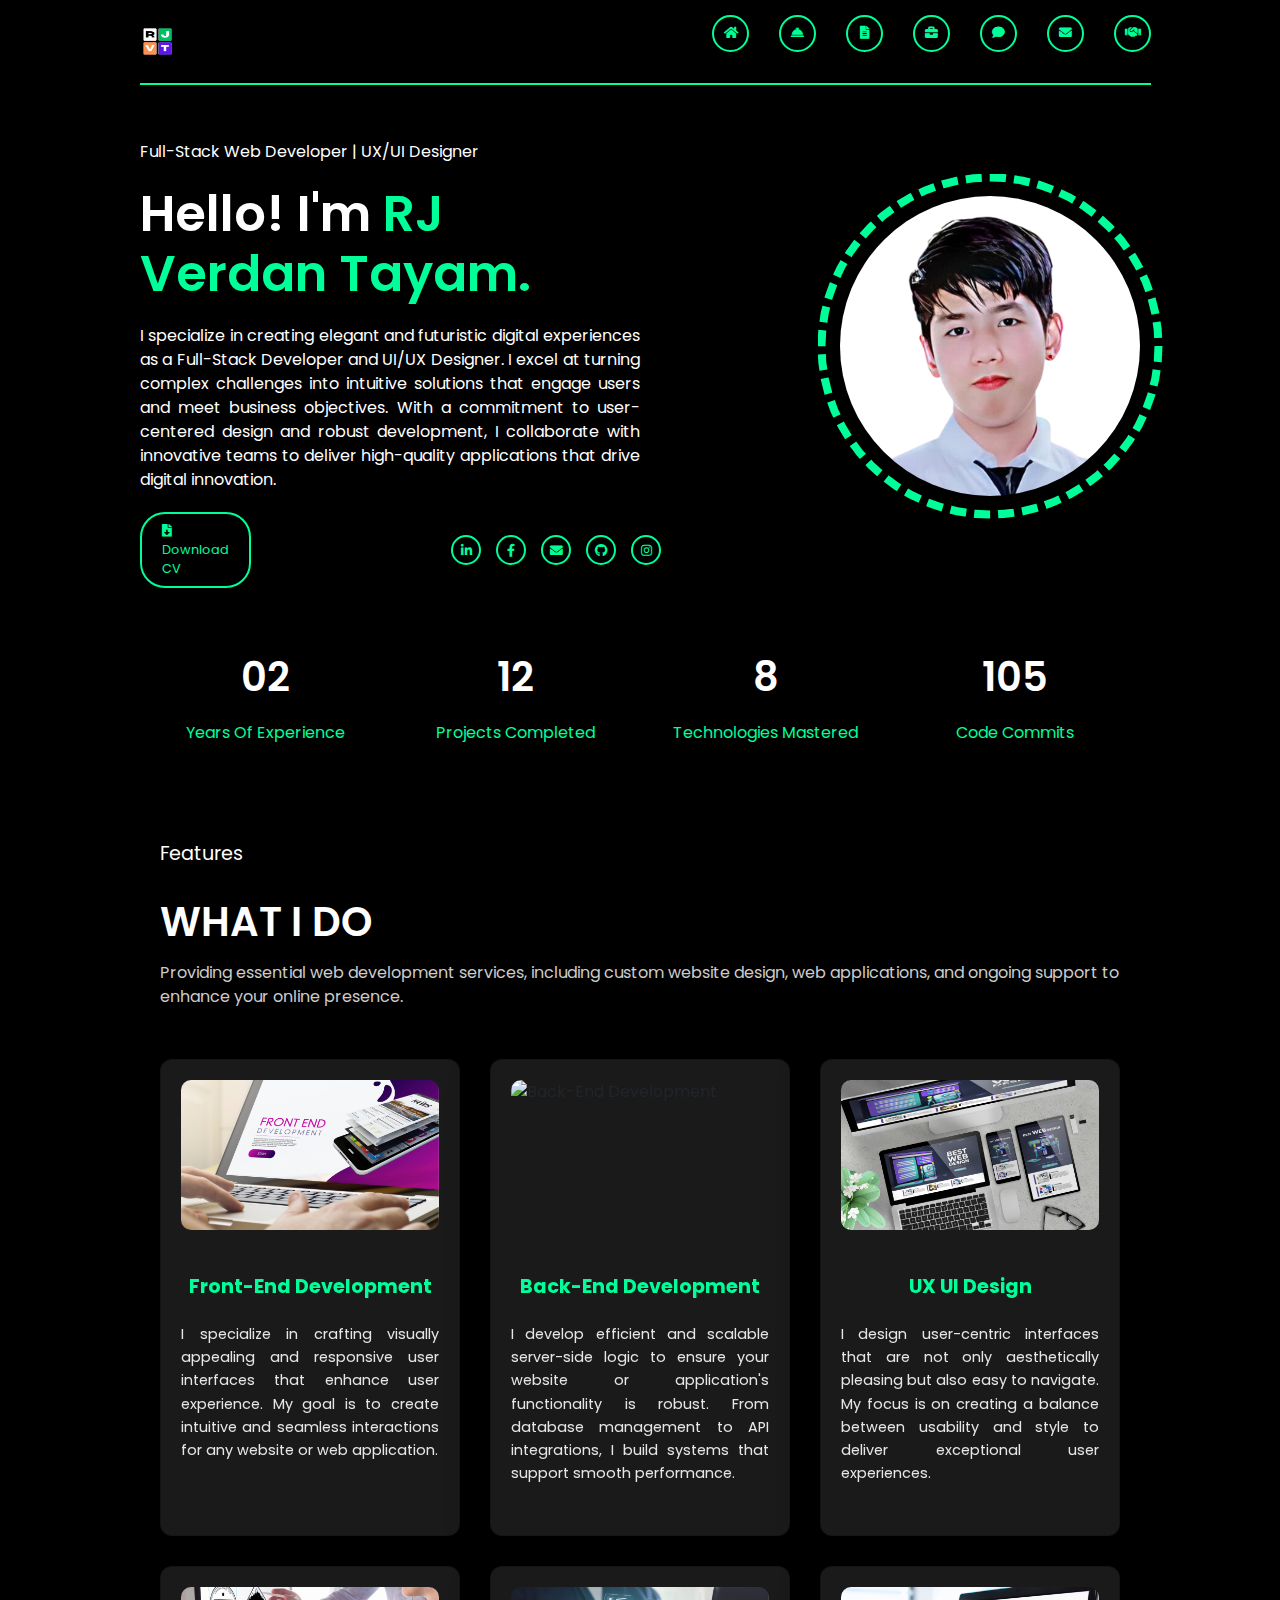
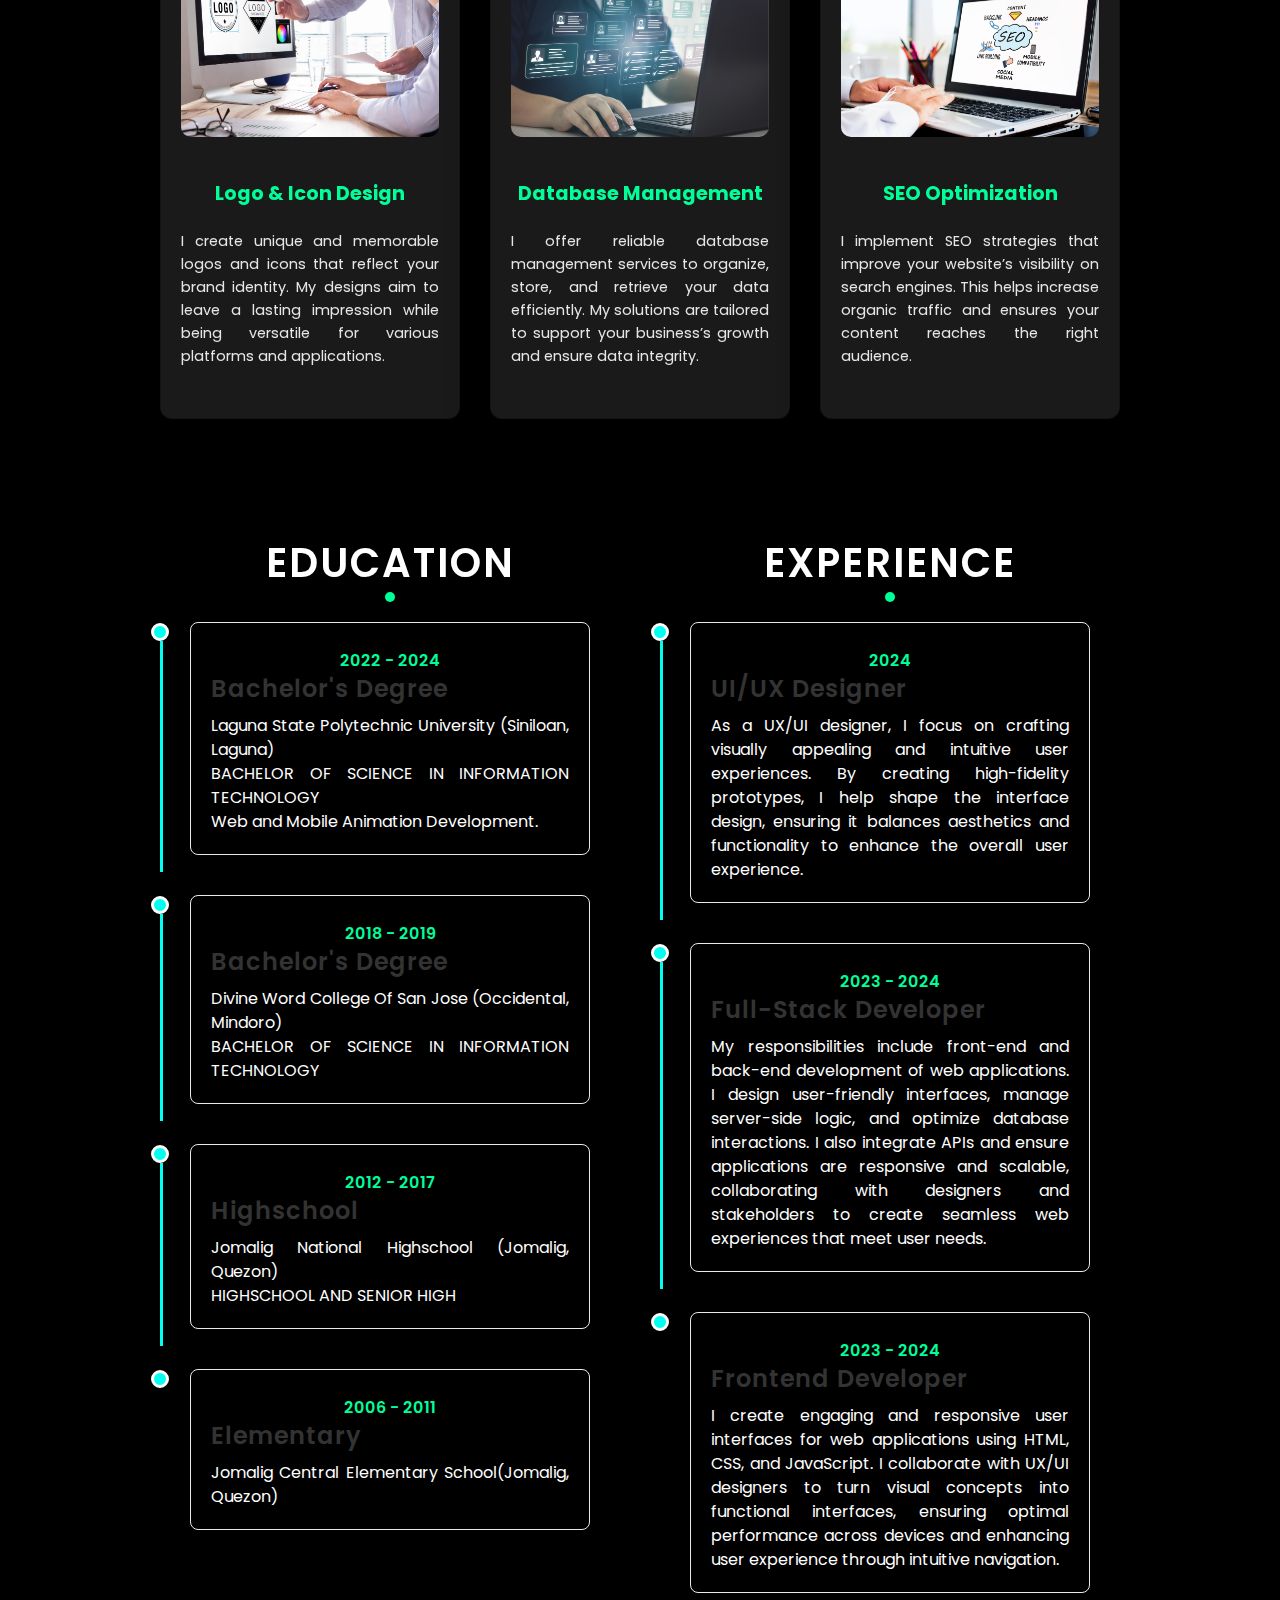
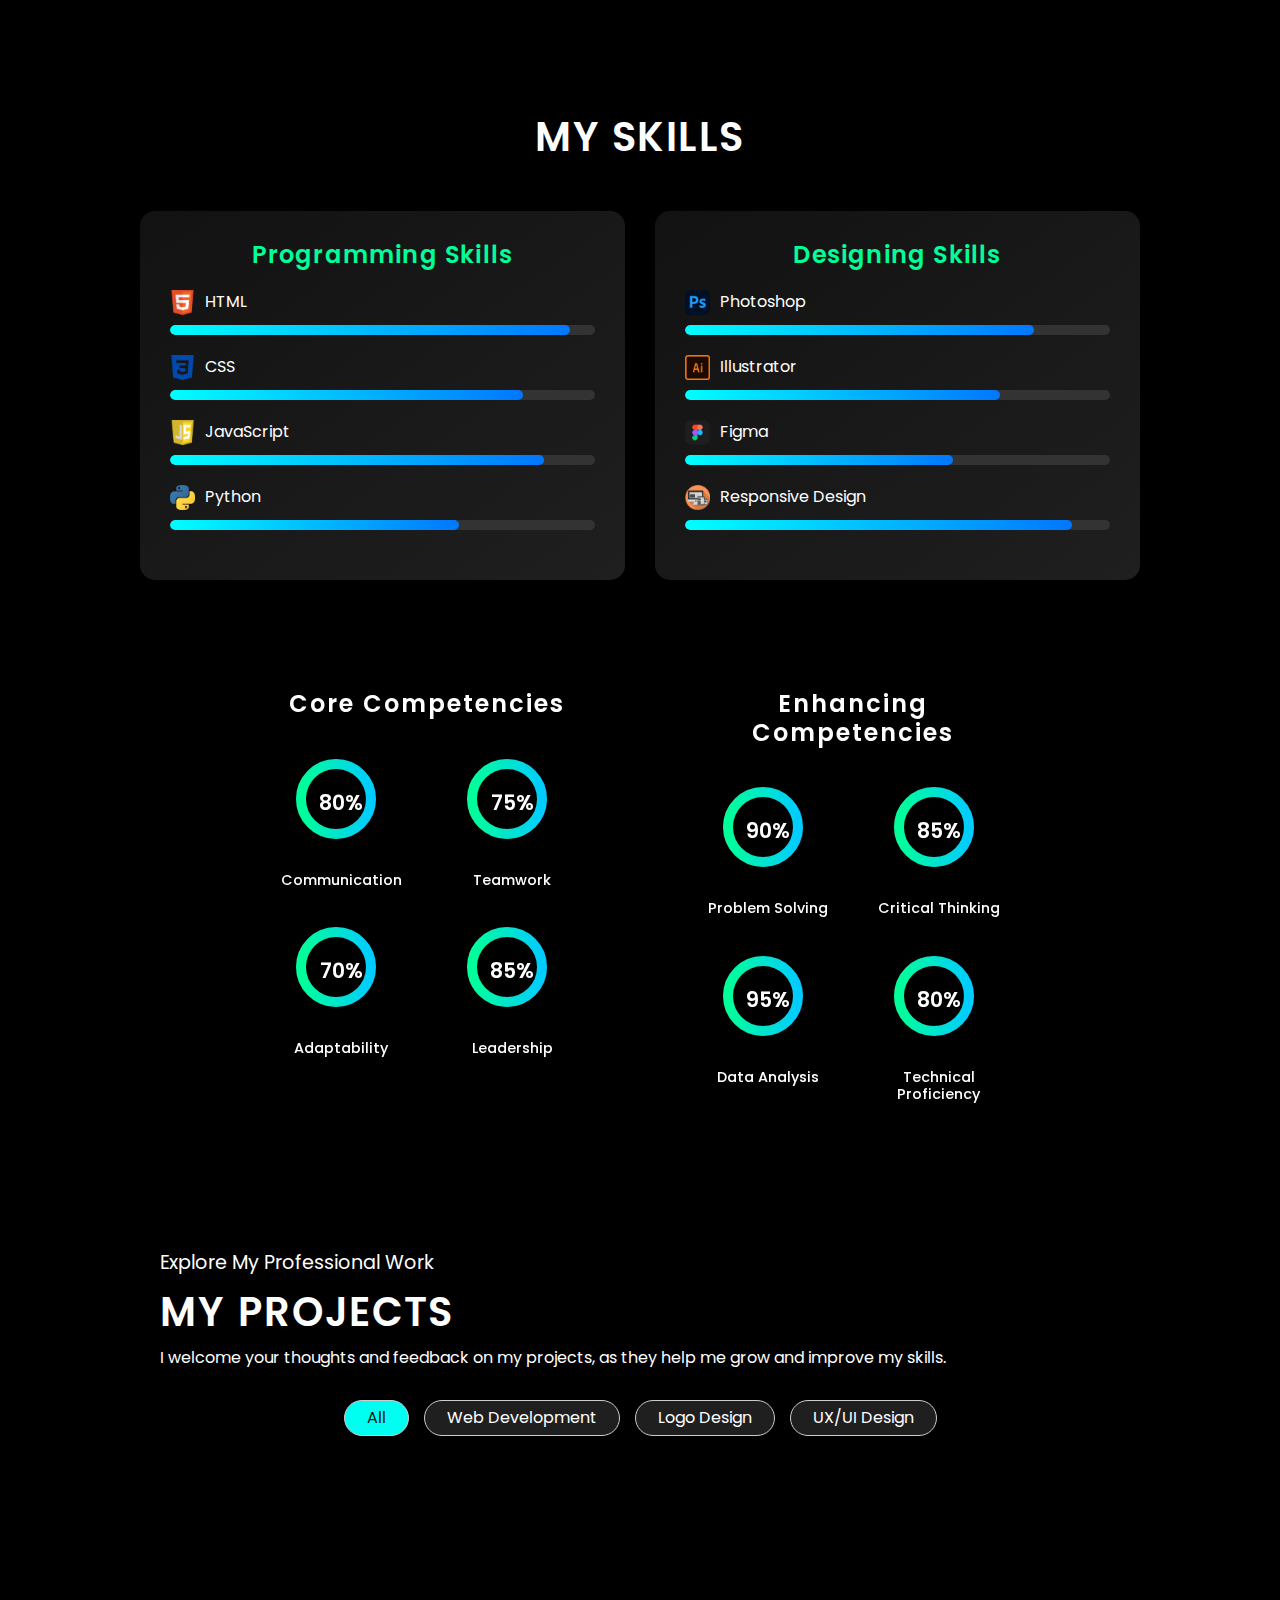
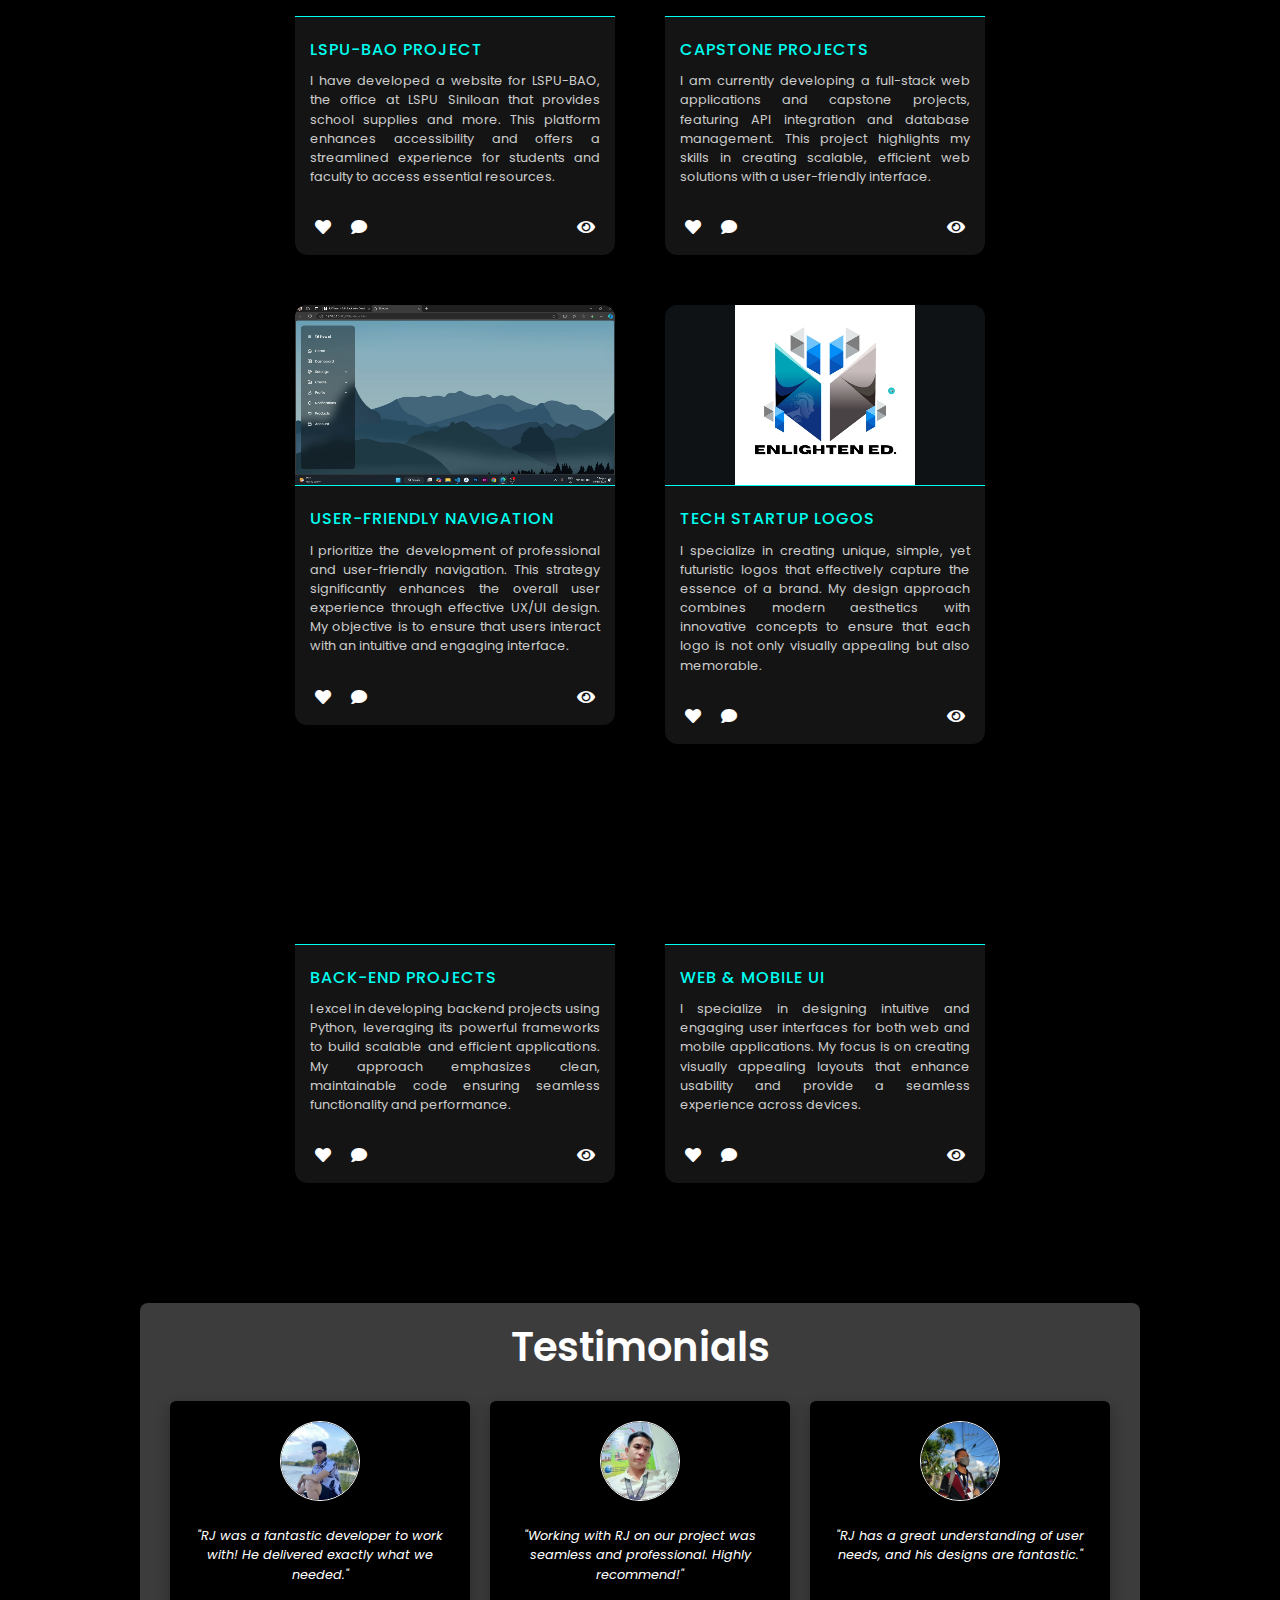
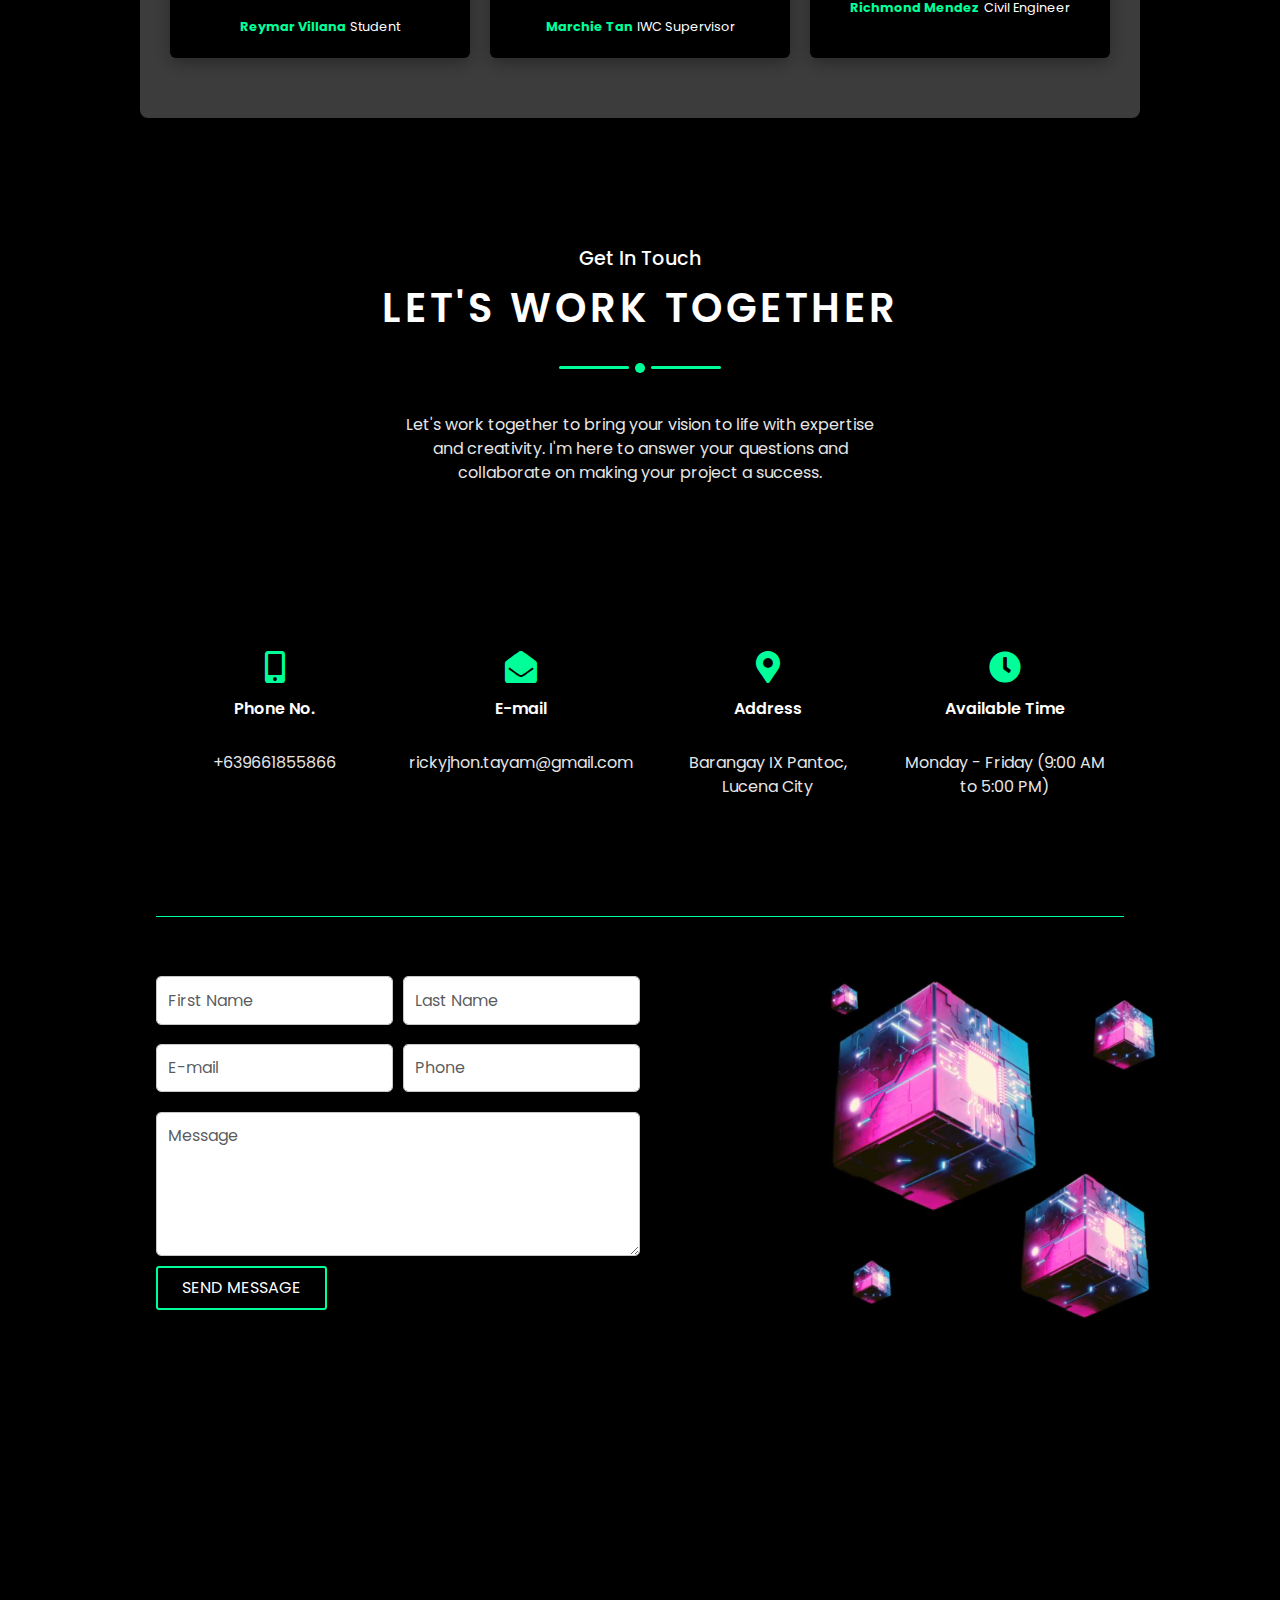
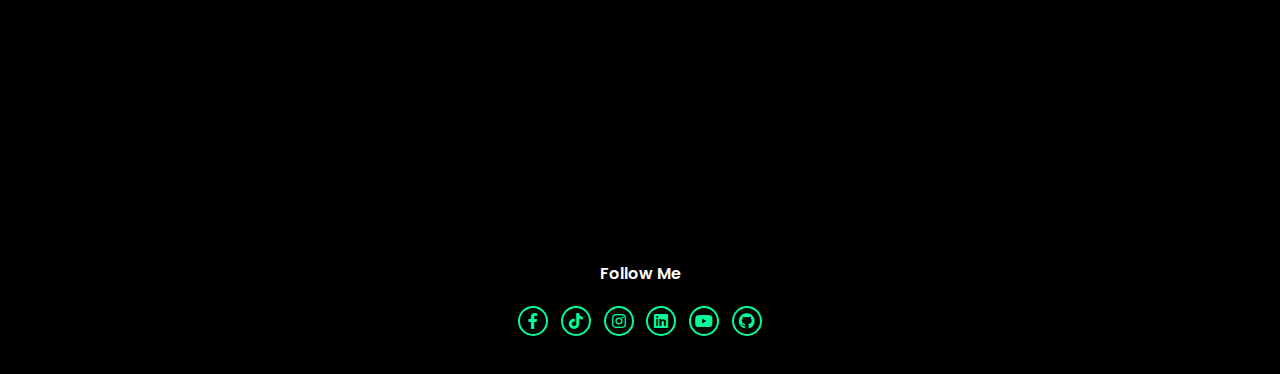
==== index.html @ 64d23342 "first commit" ====
<!DOCTYPE html>
<html lang="en">
  <head>
    <meta charset="UTF-8" />
    <meta name="viewport" content="width=device-width, initial-scale=1.0" />
    <meta http-equiv="X-UA-Compatible" content="ie=edge" />
    <meta
      name="description"
      content="RJ Tayam, Full-Stack Web Developer and UX/UI Designer. Explore my portfolio, services, and resume."
    />
    <title>RJ Tayam - Full-Stack Web Developer</title>

    <!-- Favicon -->
    <link rel="icon" href="../assets/img/favicon.ico" type="image/x-icon" />

    <!-- Font Awesome for icons -->
    <link
      rel="stylesheet"
      href="https://cdnjs.cloudflare.com/ajax/libs/font-awesome/5.15.3/css/all.min.css"
    />

    <!-- Google Fonts -->
    <link
      rel="stylesheet"
      href="https://fonts.googleapis.com/css2?family=Poppins:wght@400;700&display=swap"
      media="print"
      onload="this.media='all'"
    />

    <!-- Bootstrap CSS -->
    <link
      href="https://cdn.jsdelivr.net/npm/bootstrap@5.0.2/dist/css/bootstrap.min.css"
      rel="stylesheet"
      integrity="sha384-EVSTQN3/azprG1Anm3QDgpJLIm9Nao0Yz1ztcQTwFspd3yD65VohhpuuCOmLASjC"
      crossorigin="anonymous"
    />
    <link
      rel="stylesheet"
      href="https://cdn.jsdelivr.net/npm/bootstrap@5.3.0-alpha2/dist/css/bootstrap.min.css"
    />

    <!-- Stylesheet -->
    <link rel="stylesheet" href="../assets/css/style.css" />
  </head>

  <body>
    <div class="container">
      <!-- Header & Navbar -->
      <header>
        <nav class="navbar" role="navigation" aria-label="Main navigation">
          <div class="logo">
            <a href="#" aria-label="RJ Tayam Logo">
              <img
                src="../assets/img/rjlogo.png"
                alt="RJ Tayam Logo"
                class="logo-image"
                loading="lazy"
              />
            </a>
          </div>
          <ul class="nav-links" role="menubar">
            <li role="none">
              <a
                id="home"
                class="nav-icon"
                href="#main"
                role="menuitem"
                aria-label="Home"
                aria-current="page"
              >
                <i class="fas fa-home"></i>
                <span class="nav-text">Home</span>
              </a>
            </li>
            <li role="none">
              <a
                id="services"
                class="nav-icon"
                href="#features"
                role="menuitem"
                aria-label="Services"
              >
                <i class="fas fa-concierge-bell"></i>
                <span class="nav-text">Services</span>
              </a>
            </li>
            <li role="none">
              <a
                id="resume"
                class="nav-icon"
                href="#resumecv"
                role="menuitem"
                aria-label="Resume"
              >
                <i class="fas fa-file-alt"></i>
                <span class="nav-text">Resume</span>
              </a>
            </li>
            <li role="none">
              <a
                id="work"
                class="nav-icon"
                href="#works"
                role="menuitem"
                aria-label="Work"
              >
                <i class="fas fa-briefcase"></i>
                <span class="nav-text">Work</span>
              </a>
            </li>
            <li role="none">
              <a
                id="testimonials"
                class="nav-icon"
                href="#testimony"
                role="menuitem"
                aria-label="Testimonials"
              >
                <i class="fas fa-comment"></i>
                <span class="nav-text">Testimonials</span>
              </a>
            </li>
            <li role="none">
              <a
                id="contact"
                class="nav-icon"
                href="#contacts"
                role="menuitem"
                aria-label="Contact"
              >
                <i class="fas fa-envelope"></i>
                <span class="nav-text">Contact</span>
              </a>
            </li>
            <li role="none">
              <a
                class="nav-icon hire-me"
                href="hireme.html"
                role="menuitem"
                aria-label="Hire Me"
              >
                <i class="fas fa-handshake"></i>
                <span class="nav-text">Hire Me</span>
              </a>
            </li>
          </ul>
        </nav>
      </header>

      <!-- Main Content -->
      <main id="main" class="content">
        <section class="intro" aria-label="Introduction">
          <p>Full-Stack Web Developer | UX/UI Designer</p>
          <h1>Hello! I'm <span>RJ Verdan Tayam.</span></h1>
          <p>
            I specialize in creating elegant and futuristic digital experiences
            as a Full-Stack Developer and UI/UX Designer. I excel at turning
            complex challenges into intuitive solutions that engage users and
            meet business objectives. With a commitment to user-centered design
            and robust development, I collaborate with innovative teams to
            deliver high-quality applications that drive digital innovation.
          </p>
          <div class="cta">
            <a
              class="download-cv"
              href="../TAYAM CV.pdf"
              download
              aria-label="Download CV"
            >
              <i class="fas fa-file-download"></i> Download CV
            </a>
            <div class="social-icons" aria-label="Social media links">
              <a
                href="https://www.linkedin.com/in/tayam-ricky-jhon-v-959524292/"
                aria-label="LinkedIn"
                role="link"
              >
                <i class="fab fa-linkedin-in"></i>
              </a>
              <a
                href="https://www.facebook.com/rj.tayam/"
                aria-label="Facebook"
                role="link"
              >
                <i class="fab fa-facebook-f"></i>
              </a>
              <a
                href="https://mail.google.com/mail/u/0/#inbox"
                aria-label="Email"
                role="link"
              >
                <i class="fas fa-envelope"></i>
              </a>
              <a
                href="https://github.com/dashboard"
                aria-label="GitHub"
                role="link"
              >
                <i class="fab fa-github"></i>
              </a>
              <a href="#" aria-label="Instagram" role="link">
                <i class="fab fa-instagram"></i>
              </a>
            </div>
          </div>
        </section>
        <figure
          class="profile-pic"
          aria-label="Profile picture of RJ Verdan Tayam"
        >
          <img
            src="../assets/img/rjtayam.png"
            alt="Profile picture of RJ Verdan Tayam"
            class="profile-image"
            loading="lazy"
          />
        </figure>
      </main>

      <!-- Stats Section -->
      <section class="stats" aria-label="Experience Stats">
        <div>
          <h2>02</h2>
          <p>Years Of Experience</p>
        </div>
        <div>
          <h2>12</h2>
          <p>Projects Completed</p>
        </div>
        <div>
          <h2>8</h2>
          <p>Technologies Mastered</p>
        </div>
        <div>
          <h2>105</h2>
          <p>Code Commits</p>
        </div>
      </section>

      <!-- Services Section -->
      <section id="features" class="wrapper" aria-label="Services">
        <div class="text-container">
          <p class="services-title1">Features</p>
          <h2 class="services-title2">What I Do</h2>
          <p class="services-description">
            Providing essential web development services, including custom
            website design, web applications, and ongoing support to enhance
            your online presence.
          </p>
        </div>
        <div class="content-box" role="list" aria-label="List of services">
          <article
            class="card"
            role="listitem"
            aria-label="Front-End Development"
          >
            <img
              src="../assets/img/service1.png"
              alt="Front-End Development"
              class="card-image"
            />
            <i class="bx bx-bar-chart-alt bx-md"></i>
            <h2>Front-End Development</h2>
            <p>
              I specialize in crafting visually appealing and responsive user
              interfaces that enhance user experience. My goal is to create
              intuitive and seamless interactions for any website or web
              application.
            </p>
          </article>
          <article
            class="card"
            role="listitem"
            aria-label="Back-End Development"
          >
            <img
              src="../assets/img/service2.png"
              alt="Back-End Development"
              class="card-image"
            />
            <i class="bx bx-laptop bx-md"></i>
            <h2>Back-End Development</h2>
            <p>
              I develop efficient and scalable server-side logic to ensure your
              website or application's functionality is robust. From database
              management to API integrations, I build systems that support
              smooth performance.
            </p>
          </article>
          <article class="card" role="listitem" aria-label="UX UI Design">
            <img
              src="../assets/img/service3.png"
              alt="UX UI Design"
              class="card-image"
            />
            <i class="bx bx-user bx-md"></i>
            <h2>UX UI Design</h2>
            <p>
              I design user-centric interfaces that are not only aesthetically
              pleasing but also easy to navigate. My focus is on creating a
              balance between usability and style to deliver exceptional user
              experiences.
            </p>
          </article>
          <article class="card" role="listitem" aria-label="Logo & Icon Design">
            <img
              src="../assets/img/service4.png"
              alt="Logo & Icon Design"
              class="card-image"
            />
            <i class="bx bx-mail-send bx-md"></i>
            <h2>Logo & Icon Design</h2>
            <p>
              I create unique and memorable logos and icons that reflect your
              brand identity. My designs aim to leave a lasting impression while
              being versatile for various platforms and applications.
            </p>
          </article>
          <article
            class="card"
            role="listitem"
            aria-label="Database Management"
          >
            <img
              src="../assets/img/service5.png"
              alt="Database Management"
              class="card-image"
            />
            <i class="bx bx-briefcase bx-md"></i>
            <h2>Database Management</h2>
            <p>
              I offer reliable database management services to organize, store,
              and retrieve your data efficiently. My solutions are tailored to
              support your business’s growth and ensure data integrity.
            </p>
          </article>
          <article class="card" role="listitem" aria-label="SEO Optimization">
            <img
              src="../assets/img/service6.png"
              alt="SEO Optimization"
              class="card-image"
            />
            <i class="bx bx-paint bx-md"></i>
            <h2>SEO Optimization</h2>
            <p>
              I implement SEO strategies that improve your website’s visibility
              on search engines. This helps increase organic traffic and ensures
              your content reaches the right audience.
            </p>
          </article>
        </div>
      </section>

      <!--Resume Section-->
      <section id="resumecv" class="resume-section">
        <!-- Education Section -->
        <div class="resume-column">
          <header class="section-header">
            <h2>EDUCATION</h2>
          </header>
          <div class="section-contents">
            <div class="education-item">
              <h4>2022 - 2024</h4>
              <h3>Bachelor's Degree</h3>
              <p>
                Laguna State Polytechnic University (Siniloan, Laguna)<br />
                BACHELOR OF SCIENCE IN INFORMATION TECHNOLOGY <br />
                Web and Mobile Animation Development.
              </p>
            </div>

            <div class="education-item">
              <h4>2018 - 2019</h4>
              <h3>Bachelor's Degree</h3>
              <p>
                Divine Word College Of San Jose (Occidental, Mindoro)<br />
                BACHELOR OF SCIENCE IN INFORMATION TECHNOLOGY <br />
              </p>
            </div>

            <div class="education-item">
              <h4>2012 - 2017</h4>
              <h3>Highschool</h3>
              <p>
                Jomalig National Highschool (Jomalig, Quezon) <br />
                HIGHSCHOOL AND SENIOR HIGH
              </p>
            </div>

            <div class="education-item">
              <h4>2006 - 2011</h4>
              <h3>Elementary</h3>
              <p>Jomalig Central Elementary School(Jomalig, Quezon)</p>
            </div>
          </div>
        </div>

        <!-- Experience Section -->
        <div class="resume-column">
          <header class="section-header">
            <h2>EXPERIENCE</h2>
          </header>
          <div class="section-contents">
            <div class="experience-item">
              <h4>2024</h4>
              <h3>UI/UX Designer</h3>
              <p>
                As a UX/UI designer, I focus on crafting visually appealing and
                intuitive user experiences. By creating high-fidelity
                prototypes, I help shape the interface design, ensuring it
                balances aesthetics and functionality to enhance the overall
                user experience.
              </p>
            </div>

            <div class="experience-item">
              <h4>2023 - 2024</h4>
              <h3>Full-Stack Developer</h3>
              <p>
                My responsibilities include front-end and back-end development
                of web applications. I design user-friendly interfaces, manage
                server-side logic, and optimize database interactions. I also
                integrate APIs and ensure applications are responsive and
                scalable, collaborating with designers and stakeholders to
                create seamless web experiences that meet user needs.
              </p>
            </div>

            <div class="experience-item">
              <h4>2023 - 2024</h4>
              <h3>Frontend Developer</h3>
              <p>
                I create engaging and responsive user interfaces for web
                applications using HTML, CSS, and JavaScript. I collaborate with
                UX/UI designers to turn visual concepts into functional
                interfaces, ensuring optimal performance across devices and
                enhancing user experience through intuitive navigation.
              </p>
            </div>
          </div>
        </div>
      </section>

      <!-- Skills Section -->
      <section class="skills-section" aria-labelledby="skills-title">
        <!-- Main Heading -->
        <div class="skills-header">
          <h1 id="skills-title">My Skills</h1>
        </div>

        <div class="skills-grid">
          <!-- Programming Skills Column -->
          <section
            class="skills-column"
            aria-labelledby="programming-skills-title"
          >
            <header class="skills-subheader">
              <h2 id="programming-skills-title">Programming Skills</h2>
            </header>

            <div class="skills-list">
              <div class="skill-item">
                <div class="skill-name">
                  <img
                    src="../assets/img/skill1.png"
                    alt="HTML logo"
                    class="skill-logo"
                  />
                  HTML
                </div>
                <div
                  class="skill-bar"
                  aria-valuenow="94"
                  aria-valuemin="0"
                  aria-valuemax="100"
                >
                  <div class="skill-progress" style="width: 94%"></div>
                  <span class="skill-percentage">94%</span>
                </div>
              </div>

              <div class="skill-item">
                <div class="skill-name">
                  <img
                    src="../assets/img/skill2.png"
                    alt="CSS logo"
                    class="skill-logo"
                  />
                  CSS
                </div>
                <div
                  class="skill-bar"
                  aria-valuenow="83"
                  aria-valuemin="0"
                  aria-valuemax="100"
                >
                  <div class="skill-progress" style="width: 83%"></div>
                  <span class="skill-percentage">83%</span>
                </div>
              </div>

              <div class="skill-item">
                <div class="skill-name">
                  <img
                    src="../assets/img/skill3.png"
                    alt="JavaScript logo"
                    class="skill-logo"
                  />
                  JavaScript
                </div>
                <div
                  class="skill-bar"
                  aria-valuenow="88"
                  aria-valuemin="0"
                  aria-valuemax="100"
                >
                  <div class="skill-progress" style="width: 88%"></div>
                  <span class="skill-percentage">88%</span>
                </div>
              </div>

              <div class="skill-item">
                <div class="skill-name">
                  <img
                    src="../assets/img/skill4.png"
                    alt="Python logo"
                    class="skill-logo"
                  />
                  Python
                </div>
                <div
                  class="skill-bar"
                  aria-valuenow="68"
                  aria-valuemin="0"
                  aria-valuemax="100"
                >
                  <div class="skill-progress" style="width: 68%"></div>
                  <span class="skill-percentage">68%</span>
                </div>
              </div>
            </div>
          </section>

          <!-- Design Skills Column -->
          <section class="skills-column" aria-labelledby="design-skills-title">
            <header class="skills-subheader">
              <h2 id="design-skills-title">Designing Skills</h2>
            </header>

            <div class="skills-list">
              <div class="skill-item">
                <div class="skill-name">
                  <img
                    src="../assets/img/design2.png"
                    alt="Photoshop logo"
                    class="skill-logo"
                  />
                  Photoshop
                </div>
                <div
                  class="skill-bar"
                  aria-valuenow="82"
                  aria-valuemin="0"
                  aria-valuemax="100"
                >
                  <div class="skill-progress" style="width: 82%"></div>
                  <span class="skill-percentage">82%</span>
                </div>
              </div>

              <div class="skill-item">
                <div class="skill-name">
                  <img
                    src="../assets/img/design1.png"
                    alt="Illustrator logo"
                    class="skill-logo"
                  />
                  Illustrator
                </div>
                <div
                  class="skill-bar"
                  aria-valuenow="74"
                  aria-valuemin="0"
                  aria-valuemax="100"
                >
                  <div class="skill-progress" style="width: 74%"></div>
                  <span class="skill-percentage">74%</span>
                </div>
              </div>

              <div class="skill-item">
                <div class="skill-name">
                  <img
                    src="../assets/img/design3.png"
                    alt="Figma logo"
                    class="skill-logo"
                  />
                  Figma
                </div>
                <div
                  class="skill-bar"
                  aria-valuenow="63"
                  aria-valuemin="0"
                  aria-valuemax="100"
                >
                  <div class="skill-progress" style="width: 63%"></div>
                  <span class="skill-percentage">63%</span>
                </div>
              </div>

              <div class="skill-item">
                <div class="skill-name">
                  <img
                    src="../assets/img/design4.png"
                    alt="Responsive Design logo"
                    class="skill-logo"
                  />
                  Responsive Design
                </div>
                <div
                  class="skill-bar"
                  aria-valuenow="91"
                  aria-valuemin="0"
                  aria-valuemax="100"
                >
                  <div class="skill-progress" style="width: 91%"></div>
                  <span class="skill-percentage">91%</span>
                </div>
              </div>
            </div>
          </section>
        </div>
      </section>

      <!-- Soft Skills Section -->
      <section class="soft-skills-section" aria-label="Soft Skills Section">
        <div class="container">
          <div class="soft-skills-content">
            <div class="soft-skills-column">
              <h3>Core Competencies</h3>
              <div class="soft-skills-row">
                <div class="soft-skill">
                  <div class="circle" style="--percentage: 80">
                    <svg aria-label="Communication skill progress">
                      <defs>
                        <linearGradient id="grad1">
                          <stop offset="0%" stop-color="#00ff99" />
                          <stop offset="100%" stop-color="#00ccff" />
                        </linearGradient>
                      </defs>
                      <circle
                        class="background"
                        cx="40"
                        cy="40"
                        r="35"
                      ></circle>
                      <circle
                        class="progress"
                        cx="40"
                        cy="40"
                        r="35"
                        stroke="url(#grad1)"
                      ></circle>
                      <text
                        class="percentage"
                        x="50%"
                        y="50%"
                        dominant-baseline="middle"
                        text-anchor="middle"
                      >
                        80%
                      </text>
                    </svg>
                  </div>
                  <h4>Communication</h4>
                </div>
                <div class="soft-skill">
                  <div class="circle" style="--percentage: 75">
                    <svg aria-label="Teamwork skill progress">
                      <defs>
                        <linearGradient id="grad2">
                          <stop offset="0%" stop-color="#00ff99" />
                          <stop offset="100%" stop-color="#00ccff" />
                        </linearGradient>
                      </defs>
                      <circle
                        class="background"
                        cx="40"
                        cy="40"
                        r="35"
                      ></circle>
                      <circle
                        class="progress"
                        cx="40"
                        cy="40"
                        r="35"
                        stroke="url(#grad2)"
                      ></circle>
                      <text
                        class="percentage"
                        x="50%"
                        y="50%"
                        dominant-baseline="middle"
                        text-anchor="middle"
                      >
                        75%
                      </text>
                    </svg>
                  </div>
                  <h4>Teamwork</h4>
                </div>
              </div>

              <div class="soft-skills-row">
                <div class="soft-skill">
                  <div class="circle" style="--percentage: 70">
                    <svg aria-label="Adaptability skill progress">
                      <defs>
                        <linearGradient id="grad3">
                          <stop offset="0%" stop-color="#00ff99" />
                          <stop offset="100%" stop-color="#00ccff" />
                        </linearGradient>
                      </defs>
                      <circle
                        class="background"
                        cx="40"
                        cy="40"
                        r="35"
                      ></circle>
                      <circle
                        class="progress"
                        cx="40"
                        cy="40"
                        r="35"
                        stroke="url(#grad3)"
                      ></circle>
                      <text
                        class="percentage"
                        x="50%"
                        y="50%"
                        dominant-baseline="middle"
                        text-anchor="middle"
                      >
                        70%
                      </text>
                    </svg>
                  </div>
                  <h4>Adaptability</h4>
                </div>
                <div class="soft-skill">
                  <div class="circle" style="--percentage: 85">
                    <svg aria-label="Leadership skill progress">
                      <defs>
                        <linearGradient id="grad4">
                          <stop offset="0%" stop-color="#00ff99" />
                          <stop offset="100%" stop-color="#00ccff" />
                        </linearGradient>
                      </defs>
                      <circle
                        class="background"
                        cx="40"
                        cy="40"
                        r="35"
                      ></circle>
                      <circle
                        class="progress"
                        cx="40"
                        cy="40"
                        r="35"
                        stroke="url(#grad4)"
                      ></circle>
                      <text
                        class="percentage"
                        x="50%"
                        y="50%"
                        dominant-baseline="middle"
                        text-anchor="middle"
                      >
                        85%
                      </text>
                    </svg>
                  </div>
                  <h4>Leadership</h4>
                </div>
              </div>
            </div>

            <div class="soft-skills-column">
              <h3>Enhancing Competencies</h3>
              <div class="soft-skills-row">
                <div class="soft-skill">
                  <div class="circle" style="--percentage: 90">
                    <svg aria-label="Problem Solving skill progress">
                      <defs>
                        <linearGradient id="grad5">
                          <stop offset="0%" stop-color="#00ff99" />
                          <stop offset="100%" stop-color="#00ccff" />
                        </linearGradient>
                      </defs>
                      <circle
                        class="background"
                        cx="40"
                        cy="40"
                        r="35"
                      ></circle>
                      <circle
                        class="progress"
                        cx="40"
                        cy="40"
                        r="35"
                        stroke="url(#grad5)"
                      ></circle>
                      <text
                        class="percentage"
                        x="50%"
                        y="50%"
                        dominant-baseline="middle"
                        text-anchor="middle"
                      >
                        90%
                      </text>
                    </svg>
                  </div>
                  <h4>Problem Solving</h4>
                </div>
                <div class="soft-skill">
                  <div class="circle" style="--percentage: 85">
                    <svg aria-label="Critical Thinking skill progress">
                      <defs>
                        <linearGradient id="grad6">
                          <stop offset="0%" stop-color="#00ff99" />
                          <stop offset="100%" stop-color="#00ccff" />
                        </linearGradient>
                      </defs>
                      <circle
                        class="background"
                        cx="40"
                        cy="40"
                        r="35"
                      ></circle>
                      <circle
                        class="progress"
                        cx="40"
                        cy="40"
                        r="35"
                        stroke="url(#grad6)"
                      ></circle>
                      <text
                        class="percentage"
                        x="50%"
                        y="50%"
                        dominant-baseline="middle"
                        text-anchor="middle"
                      >
                        85%
                      </text>
                    </svg>
                  </div>
                  <h4>Critical Thinking</h4>
                </div>
              </div>

              <div class="soft-skills-row">
                <div class="soft-skill">
                  <div class="circle" style="--percentage: 95">
                    <svg aria-label="Data Analysis skill progress">
                      <defs>
                        <linearGradient id="grad7">
                          <stop offset="0%" stop-color="#00ff99" />
                          <stop offset="100%" stop-color="#00ccff" />
                        </linearGradient>
                      </defs>
                      <circle
                        class="background"
                        cx="40"
                        cy="40"
                        r="35"
                      ></circle>
                      <circle
                        class="progress"
                        cx="40"
                        cy="40"
                        r="35"
                        stroke="url(#grad7)"
                      ></circle>
                      <text
                        class="percentage"
                        x="50%"
                        y="50%"
                        dominant-baseline="middle"
                        text-anchor="middle"
                      >
                        95%
                      </text>
                    </svg>
                  </div>
                  <h4>Data Analysis</h4>
                </div>
                <div class="soft-skill">
                  <div class="circle" style="--percentage: 80">
                    <svg aria-label="Technical Proficiency skill progress">
                      <defs>
                        <linearGradient id="grad8">
                          <stop offset="0%" stop-color="#00ff99" />
                          <stop offset="100%" stop-color="#00ccff" />
                        </linearGradient>
                      </defs>
                      <circle
                        class="background"
                        cx="40"
                        cy="40"
                        r="35"
                      ></circle>
                      <circle
                        class="progress"
                        cx="40"
                        cy="40"
                        r="35"
                        stroke="url(#grad8)"
                      ></circle>
                      <text
                        class="percentage"
                        x="50%"
                        y="50%"
                        dominant-baseline="middle"
                        text-anchor="middle"
                      >
                        80%
                      </text>
                    </svg>
                  </div>
                  <h4>Technical Proficiency</h4>
                </div>
              </div>
            </div>
          </div>
        </div>
      </section>

      <!-- Work Section -->
      <section id="works" class="work-section mt-5" aria-label="Work Portfolio">
        <p class="portfolio-intro">Explore My Professional Work</p>
        <h2 class="portfolio-heading">My Projects</h2>
        <p>
          I welcome your thoughts and feedback on my projects, as they help me
          grow and improve my skills.
        </p>

        <div class="filter-buttons" role="group" aria-label="Portfolio Filters">
          <button
            class="filter-button active"
            data-filter="all"
            aria-pressed="true"
          >
            All
          </button>
          <button
            class="filter-button"
            data-filter="web-development"
            aria-pressed="false"
          >
            Web Development
          </button>
          <button
            class="filter-button"
            data-filter="logo-design"
            aria-pressed="false"
          >
            Logo Design
          </button>
          <button
            class="filter-button"
            data-filter="ux-ui-design"
            aria-pressed="false"
          >
            UX/UI Design
          </button>
        </div>

        <div class="project-gallery" aria-labelledby="gallery-title">
          <h3 id="gallery-title" class="visually-hidden">Project Gallery</h3>

          <article class="project-card" data-category="web-development">
            <video
              class="project-video"
              src="../assets/img/work1.mp4"
              muted
              loop
              autoplay
              playsinline
            ></video>
            <div class="card-content">
              <div class="card-title-wrapper">
                <h4 class="card-title">LSPU-BAO PROJECT</h4>
              </div>
              <p class="card-description">
                I have developed a website for LSPU-BAO, the office at LSPU
                Siniloan that provides school supplies and more. This platform
                enhances accessibility and offers a streamlined experience for
                students and faculty to access essential resources.
              </p>
              <div class="card-icons">
                <div class="left-icons">
                  <div class="icon-wrapper">
                    <i class="fas fa-heart" aria-label="Like"></i>
                    <span class="tooltip">Like</span>
                  </div>
                  <div class="icon-wrapper">
                    <i class="fas fa-comment" aria-label="Comment"></i>
                    <span class="tooltip">Comment</span>
                  </div>
                </div>
                <div class="icon-wrapper">
                  <i class="fas fa-eye" aria-label="View"></i>
                  <span class="tooltip">View</span>
                </div>
              </div>
            </div>
          </article>

          <article class="project-card" data-category="web-development">
            <video
              class="project-video"
              src="../assets/img/work2.mp4"
              muted
              loop
              autoplay
              playsinline
            ></video>
            <div class="card-content">
              <div class="card-title-wrapper">
                <h4 class="card-title">CAPSTONE PROJECTS</h4>
              </div>
              <p class="card-description">
                I am currently developing a full-stack web applications and
                capstone projects, featuring API integration and database
                management. This project highlights my skills in creating
                scalable, efficient web solutions with a user-friendly
                interface.
              </p>
              <div class="card-icons">
                <div class="left-icons">
                  <div class="icon-wrapper">
                    <i class="fas fa-heart" aria-label="Like"></i>
                    <span class="tooltip">Like</span>
                  </div>
                  <div class="icon-wrapper">
                    <i class="fas fa-comment" aria-label="Comment"></i>
                    <span class="tooltip">Comment</span>
                  </div>
                </div>
                <div class="icon-wrapper">
                  <i class="fas fa-eye" aria-label="View"></i>
                  <span class="tooltip">View</span>
                </div>
              </div>
            </div>
          </article>

          <article class="project-card" data-category="logo-design">
            <video
              class="project-video"
              src="../assets/img/work3.mp4"
              muted
              loop
              autoplay
              playsinline
            ></video>
            <div class="card-content">
              <div class="card-title-wrapper">
                <h4 class="card-title">USER-FRIENDLY NAVIGATION</h4>
              </div>
              <p class="card-description">
                I prioritize the development of professional and user-friendly
                navigation. This strategy significantly enhances the overall
                user experience through effective UX/UI design. My objective is
                to ensure that users interact with an intuitive and engaging
                interface.
              </p>
              <div class="card-icons">
                <div class="left-icons">
                  <div class="icon-wrapper">
                    <i class="fas fa-heart" aria-label="Like"></i>
                    <span class="tooltip">Like</span>
                  </div>
                  <div class="icon-wrapper">
                    <i class="fas fa-comment" aria-label="Comment"></i>
                    <span class="tooltip">Comment</span>
                  </div>
                </div>
                <div class="icon-wrapper">
                  <i class="fas fa-eye" aria-label="View"></i>
                  <span class="tooltip">View</span>
                </div>
              </div>
            </div>
          </article>

          <article class="project-card" data-category="logo-design">
            <video
              class="project-video"
              src="../assets/img/work4.mp4"
              muted
              loop
              autoplay
              playsinline
            ></video>
            <div class="card-content">
              <div class="card-title-wrapper">
                <h4 class="card-title">TECH STARTUP LOGOS</h4>
              </div>
              <p class="card-description">
                I specialize in creating unique, simple, yet futuristic logos
                that effectively capture the essence of a brand. My design
                approach combines modern aesthetics with innovative concepts to
                ensure that each logo is not only visually appealing but also
                memorable.
              </p>
              <div class="card-icons">
                <div class="left-icons">
                  <div class="icon-wrapper">
                    <i class="fas fa-heart" aria-label="Like"></i>
                    <span class="tooltip">Like</span>
                  </div>
                  <div class="icon-wrapper">
                    <i class="fas fa-comment" aria-label="Comment"></i>
                    <span class="tooltip">Comment</span>
                  </div>
                </div>
                <div class="icon-wrapper">
                  <i class="fas fa-eye" aria-label="View"></i>
                  <span class="tooltip">View</span>
                </div>
              </div>
            </div>
          </article>

          <article class="project-card" data-category="ux-ui-design">
            <video
              class="project-video"
              src="../assets/img/work5.mp4"
              muted
              loop
              autoplay
              playsinline
            ></video>
            <div class="card-content">
              <div class="card-title-wrapper">
                <h4 class="card-title">BACK-END PROJECTS</h4>
              </div>
              <p class="card-description">
                I excel in developing backend projects using Python, leveraging
                its powerful frameworks to build scalable and efficient
                applications. My approach emphasizes clean, maintainable code
                ensuring seamless functionality and performance.
              </p>
              <div class="card-icons">
                <div class="left-icons">
                  <div class="icon-wrapper">
                    <i class="fas fa-heart" aria-label="Like"></i>
                    <span class="tooltip">Like</span>
                  </div>
                  <div class="icon-wrapper">
                    <i class="fas fa-comment" aria-label="Comment"></i>
                    <span class="tooltip">Comment</span>
                  </div>
                </div>
                <div class="icon-wrapper">
                  <i class="fas fa-eye" aria-label="View"></i>
                  <span class="tooltip">View</span>
                </div>
              </div>
            </div>
          </article>

          <article class="project-card" data-category="ux-ui-design">
            <video
              class="project-video"
              src="../assets/img/work6.mp4"
              muted
              loop
              autoplay
              playsinline
            ></video>
            <div class="card-content">
              <div class="card-title-wrapper">
                <h4 class="card-title">WEB & MOBILE UI</h4>
              </div>
              <p class="card-description">
                I specialize in designing intuitive and engaging user interfaces
                for both web and mobile applications. My focus is on creating
                visually appealing layouts that enhance usability and provide a
                seamless experience across devices.
              </p>
              <div class="card-icons">
                <div class="left-icons">
                  <div class="icon-wrapper">
                    <i class="fas fa-heart" aria-label="Like"></i>
                    <span class="tooltip">Like</span>
                  </div>
                  <div class="icon-wrapper">
                    <i class="fas fa-comment" aria-label="Comment"></i>
                    <span class="tooltip">Comment</span>
                  </div>
                </div>
                <div class="icon-wrapper">
                  <i class="fas fa-eye" aria-label="View"></i>
                  <span class="tooltip">View</span>
                </div>
              </div>
            </div>
          </article>
        </div>
      </section>

      <!-- Testimonials Section -->
      <section
        id="testimony"
        class="testimonials"
        aria-label="Client Testimonials"
      >
        <h2 class="testimonials-title">Testimonials</h2>
        <div class="testimonial-cards">
          <div class="testimonial-card">
            <img
              class="client-photo"
              src="../assets/img/client1.png"
              alt="Client 1's photo"
            />
            <p class="testimonial-text">
              "RJ was a fantastic developer to work with! He delivered exactly
              what we needed."
            </p>
            <span class="client-name">Reymar Villana</span>
            <span class="client-position">Student</span>
          </div>
          <div class="testimonial-card">
            <img
              class="client-photo"
              src="../assets/img/client2.png"
              alt="Client 2's photo"
            />
            <p class="testimonial-text">
              "Working with RJ on our project was seamless and professional.
              Highly recommend!"
            </p>
            <span class="client-name">Marchie Tan</span>
            <span class="client-position">IWC Supervisor</span>
          </div>
          <div class="testimonial-card">
            <img
              class="client-photo"
              src="../assets/img/client3.png"
              alt="Client 3's photo"
            />
            <p class="testimonial-text">
              "RJ has a great understanding of user needs, and his designs are
              fantastic."
            </p>
            <span class="client-name">Richmond Mendez</span>
            <span class="client-position">Civil Engineer</span>
          </div>
        </div>
      </section>

      <!-- Contact Section -->
      <section
        id="contacts"
        class="contact-section"
        aria-label="Contact Section"
      >
        <div class="contact-bg">
          <h3 aria-label="Get in Touch">Get In Touch</h3>
          <h2 aria-label="Contact Us">Let's Work Together</h2>
          <div class="line">
            <div></div>
            <div></div>
            <div></div>
          </div>
          <p class="text" aria-label="Description">
            Let's work together to bring your vision to life with expertise and
            creativity. I'm here to answer your questions and collaborate on
            making your project a success.
          </p>
        </div>

        <div class="contact-body">
          <div class="contact-info">
            <div>
              <span aria-hidden="true"><i class="fas fa-mobile-alt"></i></span>
              <span>Phone No.</span>
              <span class="text">+639661855866</span>
            </div>
            <div>
              <span aria-hidden="true"
                ><i class="fas fa-envelope-open"></i
              ></span>
              <span>E-mail</span>
              <span class="text">rickyjhon.tayam@gmail.com</span>
            </div>
            <div>
              <span aria-hidden="true"
                ><i class="fas fa-map-marker-alt"></i
              ></span>
              <span>Address</span>
              <span class="text">Barangay IX Pantoc, Lucena City</span>
            </div>
            <div>
              <span aria-hidden="true"><i class="fas fa-clock"></i></span>
              <span>Available Time</span>
              <span class="text">Monday - Friday (9:00 AM to 5:00 PM)</span>
            </div>
          </div>

          <div class="contact-form">
            <form aria-labelledby="contact-form">
              <div>
                <input
                  type="text"
                  class="form-control"
                  placeholder="First Name"
                  aria-label="First Name"
                />
                <input
                  type="text"
                  class="form-control"
                  placeholder="Last Name"
                  aria-label="Last Name"
                />
              </div>
              <div>
                <input
                  type="email"
                  class="form-control"
                  placeholder="E-mail"
                  aria-label="Email"
                />
                <input
                  type="text"
                  class="form-control"
                  placeholder="Phone"
                  aria-label="Phone"
                />
              </div>
              <textarea
                rows="5"
                placeholder="Message"
                class="form-control"
                aria-label="Message"
              ></textarea>
              <input
                type="submit"
                class="send-btn"
                value="Send Message"
                aria-label="Send Message"
              />
            </form>

            <div>
              <video
                autoplay
                loop
                muted
                aria-label="Contact Video"
                class="contact-video"
              >
                <source src="../assets/img/contact-img.mp4" type="video/mp4" />
              </video>
            </div>
          </div>
        </div>

        <div class="map" aria-label="Location Map">
          <iframe
            src="https://www.google.com/maps/embed?pb=!1m18!1m12!1m3!1d3874.7387112646375!2d121.61966747492648!3d13.930857696239714!2m3!1f0!2f0!3f0!3m2!1i1024!2i768!4f13.1!3m3!1m2!1s0x33bd6222b914dfc7%3A0xbfc7d3123e6a69ef!2sBarangay%209%20Pantoc%2C%20Lucena%20City%2C%20Philippines!5e0!3m2!1sen!2sph!4v1696674738123!5m2!1sen!2sph"
            width="100%"
            height="450"
            frameborder="0"
            style="border: 0; border-radius: 8px"
            allowfullscreen=""
            aria-hidden="false"
            tabindex="0"
            title="Location Map - Barangay 9 Pantoc, Lucena City, Philippines"
          ></iframe>
        </div>

        <div class="contact-footer">
          <h3>Follow Me</h3>
          <div class="social-links">
            <a
              href="https://www.facebook.com/rj.tayam/"
              aria-label="Facebook"
              class="fab fa-facebook-f"
            ></a>
            <a href="#" aria-label="TikTok" class="fab fa-tiktok"></a>
            <a href="#" aria-label="Instagram" class="fab fa-instagram"></a>
            <a
              href="https://www.linkedin.com/in/tayam-ricky-jhon-v-959524292/"
              aria-label="LinkedIn"
              class="fab fa-linkedin"
            ></a>
            <a href="#" aria-label="YouTube" class="fab fa-youtube"></a>
            <a
              href="https://github.com/dashboard"
              aria-label="GitHub"
              class="fab fa-github"
            ></a>
          </div>
        </div>
      </section>
    </div>

    <!---- Scripts ---->
    <script src="../PORTFOLIO/assets/script/main.js"></script>

    <script
      src="https://cdn.jsdelivr.net/npm/bootstrap@5.0.2/dist/js/bootstrap.bundle.min.js"
      integrity="sha384-MrcW6ZMFYlzcLA8Nl+NtUVF0sA7MsXsP1UyJoMp4YLEuNSfAP+JcXn/tWtIaxVXM"
      crossorigin="anonymous"
    ></script>
  </body>
</html>
---- assets/css/style.css ----
@import url("https://fonts.googleapis.com/css2?family=Poppins:wght@400;700&display=swap");

/* Global Styles */
body {
  margin: 0;
  padding: 0;
  font-family: "Poppins", sans-serif;
  background-color: #000000;
  color: #ffffff;
}

.container {
  width: 80%;
  margin: 0 auto;
  padding-top: 80px;
}

.logo-image {
  height: 35px;
  width: auto;
}

/* Navbar */
.navbar {
  display: flex;
  justify-content: space-between;
  align-items: center;
  padding: 15px 0;
  position: fixed;
  top: 0;
  width: 79%;
  background-color: #000;
  border-bottom: 2px solid #00ff99;
  z-index: 1000;
}

.nav-links {
  list-style: none;
  padding: 0;
  display: flex;
  gap: 30px;
}

.nav-links li {
  position: relative;
}

.nav-icon {
  display: flex;
  justify-content: center;
  align-items: center;
  width: 37px;
  height: 37px;
  border-radius: 50%;
  border: 2px solid #00ff99;
  color: #00ff99;
  text-decoration: none;
  font-size: 0.8rem;
  transition: all 0.3s ease;
  position: relative;
}

.nav-icon:hover {
  background-color: #00ff99;
  color: #000;
}

.nav-icon .nav-text {
  display: none;
  position: absolute;
  top: 50px;
  background-color: #00ff99;
  padding: 4px 12px;
  border-radius: 3px;
  color: #000;
  font-size: 0.8rem;
  white-space: nowrap;
  transition: opacity 0.3s ease;
  opacity: 0;
}

.nav-icon:hover .nav-text {
  display: block;
  opacity: 1;
}

.hire-me {
  background-color: #000000;
  padding: 5px;
}

.hire-me:hover {
  color: #ffffff;
  background-color: rgba(3, 109, 67, 0.358);
}

.nav-icon i {
  pointer-events: none;
  transition: color 0.3s ease;
}

/* Content */
.content {
  display: flex;
  justify-content: space-between;
  align-items: center;
  margin-top: 40px;
  flex-wrap: wrap;
}

.intro {
  max-width: 50%;
  flex: 1;
}

.intro p {
  font-size: 1rem;
  text-align: justify;
  margin: 20px 0;
}

.intro h1 {
  font-size: 50px;
  font-weight: 600;
  margin: 10px 0;
}

.intro h1 span {
  color: #00ff99;
}

.cta {
  display: flex;
  align-items: center;
  margin-top: 20px;
}

.download-cv {
  background-color: transparent;
  border: 2px solid #00ff99;
  color: #00ff99;
  padding: 7px 20px;
  border-radius: 25px;
  text-decoration: none;
  font-size: 0.8rem;
  margin-right: 15px;
  transition: background-color 0.3s ease, color 0.3s ease;
}

.download-cv:hover {
  background-color: #00ff99;
  color: #1a1a1a;
}

.social-icons {
  margin-left: 37%;
  display: inline-flex;
  gap: 15px;
}

.social-icons a {
  color: #00ff99;
  font-size: 0.8rem;
  border: 2px solid #00ff99;
  border-radius: 50%;
  padding: 4px;
  text-align: center;
  width: 30px;
  height: 30px;
  transition: background-color 0.3s, color 0.3s;
}

.social-icons a:hover {
  background-color: #00ff99;
  color: #0d0d0d;
}

/* Profile Picture */
.profile-pic {
  position: relative;
}

.profile-pic::before {
  content: "";
  position: absolute;
  width: 345px;
  height: 345px;
  border: 8px dashed #00ff99;
  border-radius: 50%;
  top: 50%;
  left: 50%;
  transform: translate(-50%, -50%);
  animation: rotate 12s linear infinite;
}

.profile-image {
  width: 300px;
  height: 300px;
  border-radius: 50%;
}

@keyframes rotate {
  0% {
    transform: translate(-50%, -50%) rotate(0deg);
  }
  100% {
    transform: translate(-50%, -50%) rotate(360deg);
  }
}

/* Stats Section */
.stats {
  display: flex;
  justify-content: space-between;
  text-align: center;
  margin-top: 35px;
}

.stats div {
  width: 25%;
}

.stats h2 {
  font-size: 2.5rem;
  font-weight: 600;
  margin-top: 30px;
  margin-bottom: 20px;
  color: #ffffff;
}

.stats p {
  color: #00ff99;
  font-size: 1rem;
  font-weight: 400;
}

@media (max-width: 1200px) {
  .navbar {
    width: 80%;
  }

  .content {
    flex-direction: column;
    align-items: center;
    overflow: hidden;
  }

  .intro {
    max-width: 100%;
    text-align: center;
  }

  .intro h1 {
    font-size: 40px;
  }

  .intro p {
    font-size: 0.9rem;
  }

  .stats {
    display: flex;
    justify-content: space-around;
    flex-wrap: wrap;
    width: 100%;
  }

  .stats div {
    flex: 1;
    max-width: 150px;
    margin: 10px;
  }

  .stats h2 {
    font-size: 2rem;
    margin-top: 20px;
  }

  .stats p {
    font-size: 0.9rem;
  }
}

@media (max-width: 768px) {
  .nav-links {
    display: flex;
    justify-content: center;
    flex-wrap: wrap;
    gap: 15px;
  }

  .content {
    flex-direction: column;
    align-items: center;
    overflow: hidden;
  }

  .nav-icon {
    width: 30px;
    height: 30px;
  }

  .intro h1 {
    font-size: 30px;
  }

  .intro p {
    font-size: 0.8rem;
  }

  .download-cv {
    padding: 5px 15px;
    font-size: 0.7rem;
  }

  .social-icons {
    margin-left: 0;
    justify-content: center;
  }

  .profile-image {
    margin-top: 20%;
    width: 250px;
    height: 250px;
  }

  .profile-pic::before {
    content: "";
    position: absolute;
    width: 300px;
    height: 300px;
    border: 8px dashed #00ff99;
    border-radius: 50%;
    top: 59%;
    left: 50%;
    transform: translate(-50%, -50%);
    animation: rotate 12s linear infinite;
  }
}

@media (max-width: 480px) {
  .navbar {
    flex-direction: column;
    align-items: center;
    padding: 10px 0;
  }

  .navbar .nav-links {
    gap: 10px;
  }

  .intro h1 {
    font-size: 24px;
  }

  .stats {
    display: flex;
    justify-content: center;
    flex-wrap: wrap;
  }

  .stats div {
    flex: 1;
    max-width: 100px;
    margin: 5px;
  }

  .stats h2 {
    font-size: 1.5rem;
  }

  .stats p {
    font-size: 0.8rem;
  }
}

/* Services Section */
.wrapper {
  font-family: "Poppins", sans-serif;
  display: flex;
  justify-content: center;
  align-items: center;
  flex-direction: column;
  background: #000;
  padding: 40px 20px;
  color: #fff;
}

.text-container {
  align-self: flex-start;
  text-align: left;
}

.services-title1 {
  margin-top: 25px;
  font-size: 1.2rem;
  color: #ffffff;
}

.services-title2 {
  font-size: 2.5rem;
  font-weight: 600;
  color: #ffffff;
  text-transform: uppercase;
  margin-bottom: 15px;
}

.services-description {
  width: 100%;
  font-size: 1rem;
  text-align: left;
  color: #cccccc;
}

.content-box {
  display: grid;
  grid-template-columns: repeat(3, 1fr);
  grid-gap: 30px;
  width: 100%;
  max-width: 1200px;
  margin-top: 20px;
}

.card {
  width: 100%;
  padding: 20px;
  border-radius: 12px;
  background: rgba(255, 255, 255, 0.1);
  backdrop-filter: blur(5px);
  box-shadow: 0px 15px 40px rgba(0, 0, 0, 0.4);
  position: relative;
  overflow: hidden;
}

.card-image {
  width: 100%;
  height: 150px;
  border-radius: 10px;
  object-fit: cover;
  margin-bottom: 15px;
}

.card i {
  margin: 15px;
  color: #00adb5;
  font-size: 2rem;
}

.card h2 {
  font-size: 1.2rem;
  font-weight: 700;
  text-align: center;
  color: #00ff99;
  margin-bottom: 15px;
}

.card p {
  color: #e6e6e6;
  font-size: 0.9rem;
  text-align: justify;
  line-height: 1.6;
}

@media only screen and (max-width: 768px) {
  .content-box {
    grid-template-columns: repeat(2, 1fr);
  }
}

@media only screen and (max-width: 576px) {
  .content-box {
    grid-template-columns: 1fr;
  }
}

/* Resume Section Styling */
.resume-section {
  display: grid;
  grid-template-columns: 1fr 1fr;
  gap: 40px;
  padding: 50px 20px;
  max-width: 1200px;
  margin: 0 auto;
  position: relative;
}

.resume-column {
  padding: 30px;
  position: relative;
}

.section-header h2 {
  font-size: 2.5rem;
  font-weight: 600;
  color: #ffffff;
  text-transform: uppercase;
  letter-spacing: 2px;
  margin-bottom: 20px;
  text-align: center;
  position: relative;
  padding-bottom: 15px;
}

.section-header h2::after {
  content: "";
  display: block;
  width: 10px;
  height: 10px;
  background-color: #00ff99;
  border-radius: 50%;
  position: absolute;
  left: 50%;
  bottom: 0;
  transform: translateX(-50%);
}

.education-item,
.experience-item {
  position: relative;
  padding: 20px;
  transition: transform 0.3s ease, box-shadow 0.3s ease;
  cursor: pointer;
  margin-bottom: 40px;
  background-color: #000000;
  border: 1px solid #eaeaea;
  border-radius: 8px;
}

.education-item:hover,
.experience-item:hover {
  transform: translateY(-8px);
  box-shadow: 0 4px 12px rgba(0, 0, 0, 0.1);
  border-color: transparent;
}

.education-item::before,
.experience-item::before {
  content: "";
  position: absolute;
  width: 18px;
  height: 18px;
  background-color: #00fff0;
  border-radius: 50%;
  top: 0;
  left: -40px;
  border: 3px solid white;
}

.education-item::after,
.experience-item::after {
  content: "";
  position: absolute;
  width: 3px;
  height: 100%;
  background-color: #00fff0;
  top: 18px;
  left: -31px;
}

.education-item:last-child::after,
.experience-item:last-child::after {
  display: none;
}

.education-item:hover::before,
.experience-item:hover::before {
  background-color: #ff0000;
}

.education-item h4,
.experience-item h4 {
  color: #00ff99;
  font-size: 1rem;
  margin-bottom: 5px;
  font-weight: 600;
}

.education-item h3,
.experience-item h3 {
  font-size: 1.5rem;
  font-weight: 600;
  color: #333;
  margin-bottom: 10px;
  letter-spacing: 1px;
}

.education-item p,
.experience-item p {
  color: #ffffff;
  font-size: 1rem;
  text-align: justify;
  margin: 0;
}

@media (max-width: 992px) {
  .resume-section {
    grid-template-columns: 1fr;
    padding: 20px;
  }

  .education-item::before,
  .experience-item::before {
    left: -20px;
  }

  .education-item::after,
  .experience-item::after {
    left: -14px;
  }

  .education-item,
  .experience-item {
    padding: 15px;
  }

  .education-item h3,
  .experience-item h3 {
    font-size: 1.3rem;
  }

  .education-item p,
  .experience-item p {
    font-size: 0.95rem;
  }
}

/* Skills Section */
.skills-header h1 {
  font-size: 2.5rem;
  font-weight: 600;
  color: #ffffff;
  text-align: center;
  margin-bottom: 10px;
  text-transform: uppercase;
  letter-spacing: 1.5px;
}

.skills-grid {
  display: flex;
  justify-content: space-between;
  flex-wrap: wrap;
  gap: 30px;
  margin-top: 50px;
}

.skills-column {
  flex: 1;
  min-width: 280px;
  background: linear-gradient(145deg, #121212, #1f1f1f);
  padding: 30px;
  margin-bottom: 20px;
  border-radius: 15px;
  box-shadow: 0 5px 25px rgba(0, 0, 0, 0.5);
  transition: transform 0.3s ease;
}

.skills-subheader h2 {
  font-size: 1.5rem;
  font-weight: 600;
  color: #00ff99;
  margin-bottom: 20px;
  text-align: center;
  letter-spacing: 1.2px;
}

.skills-list {
  margin-top: 20px;
}

.skill-item {
  margin-bottom: 20px;
}

.skill-name {
  font-size: 1rem;
  color: #ffffff;
  margin-bottom: 8px;
  display: flex;
  align-items: center;
}

.skill-name .skill-logo {
  width: 25px;
  height: 25px;
  margin-right: 10px;
}

.skill-bar {
  background-color: #333;
  height: 10px;
  width: 100%;
  border-radius: 5px;
  overflow: hidden;
  position: relative;
  margin-top: 10px;
}

.skill-progress {
  height: 100%;
  background: linear-gradient(90deg, #00ffff 0%, #0077ff 100%);
  border-radius: 5px;
}

.skill-percentage {
  position: absolute;
  right: 10px;
  top: -25px;
  color: #00ffff;
  font-size: 1rem;
}

@media (max-width: 768px) {
  .skills-grid {
    flex-direction: column;
    align-items: center;
  }
}

/* Soft Skills Section */
.soft-skills-section {
  padding: 0;
}

.soft-skills-column h3 {
  text-align: center;
  margin-bottom: 40px;
  font-size: 1.5rem;
  font-weight: 600;
  color: #ffffff;
  letter-spacing: 2px;
}

h4 {
  text-align: center;
  font-size: 0.9rem;
  color: #ffffff;
  margin-top: 8px;
}

.soft-skills-content {
  display: flex;
  justify-content: space-between;
  gap: 10%;
}

.soft-skills-column {
  width: 50%;
  background: #000;
  backdrop-filter: blur(10px);
  border-radius: 12px;
  padding: 10px;
  box-shadow: 0 8px 25px rgba(0, 0, 0, 0.5);
}

.soft-skills-row {
  display: flex;
  justify-content: space-between;
  margin-bottom: 30px;
}

.soft-skill {
  display: flex;
  flex-direction: column;
  align-items: center;
  width: 48%;
}

.circle {
  position: relative;
  width: 90px;
  height: 90px;
  margin-bottom: 15px;
}

.circle svg {
  width: 100%;
  height: 100%;
  position: relative;
}

.circle .background {
  fill: none;
  stroke: rgba(255, 255, 255, 0.1);
  stroke-width: 10;
}

.circle .progress {
  fill: none;
  stroke-width: 10;
  stroke-linecap: round;
  stroke-dasharray: 220;
  transition: stroke-dashoffset 1s ease;
  animation: circle-animate 4s linear infinite;
}

@keyframes circle-animate {
  0% {
    stroke-dashoffset: calc(220 - (220 * var(--percentage)) / 100);
  }
  100% {
    stroke-dashoffset: calc(220 - (220 * var(--percentage)) / 100);
  }
}

.circle:hover .percentage {
  transform: scale(1.3);
  transition: transform 0.3s ease;
}

.percentage {
  font-size: 1.3rem;
  font-weight: 600;
  fill: #ffffff;
  transition: transform 0.3s ease;
}

.circle:hover .progress {
  stroke: #00ccff;
}

@media (max-width: 768px) {
  .soft-skills-content {
    flex-direction: column;
    align-items: center;
  }

  .soft-skills-column {
    width: 100%;
    margin-bottom: 20px;
  }

  .soft-skills-row {
    flex-direction: row;
    flex-wrap: wrap;
    justify-content: space-around;
  }

  .soft-skill {
    width: 45%;
  }
}

/* Work Section */
.work-section {
  padding: 40px 20px;
  margin-bottom: 80px;
  color: #ffffff;
}

.portfolio-intro {
  text-align: left;
  font-size: 1.2rem;
  margin-bottom: 10px;
}

.portfolio-heading {
  text-align: left;
  font-size: 2.5rem;
  font-weight: 600;
  text-transform: uppercase;
  letter-spacing: 2px;
}

p {
  margin: 10px 0 30px;
}

.filter-buttons {
  display: flex;
  justify-content: center;
  gap: 15px;
  margin-bottom: 30px;
}

.filter-button {
  border-radius: 30px;
  background: #1f1f1f;
  border: 1px solid #ccc;
  color: #fff;
  padding: 5px 22px;
  cursor: pointer;
  transition: background-color 0.3s ease, transform 0.2s ease, color 0.3s;
}

.filter-button:hover {
  background: #00fff0;
  color: #111;
  transform: translateY(-3px);
}

.filter-button.active {
  background-color: #00fff0;
  color: #111;
}

.project-gallery {
  display: flex;
  flex-wrap: wrap;
  gap: 50px;
  justify-content: center;
}

.project-card {
  width: 20rem;
  background: #000000;
  border-radius: 12px;
  overflow: hidden;
  box-shadow: 0 4px 8px rgba(0, 0, 0, 0.5);
  transition: transform 0.3s ease, box-shadow 0.3s ease;
  position: relative;
}

.project-card:hover {
  transform: scale(1.05);
  box-shadow: 0 5px 10px rgba(49, 49, 49, 0.5);
}

.project-video {
  display: block;
  width: 100%;
  height: auto;
  border-bottom: 1px solid #00fff0;
}

.project-video:hover {
  box-shadow: 0 0 15px rgba(0, 255, 240, 0.6);
}

.card-content {
  padding: 15px;
  background-color: rgba(255, 255, 255, 0.08);
  border-radius: 0 0 12px 12px;
  color: #ffffff;
}

.card-title-wrapper {
  display: flex;
  justify-content: space-between;
  align-items: center;
}

.card-title {
  font-size: 1rem;
  color: #00fff0;
  text-transform: uppercase;
  letter-spacing: 1px;
}

.card-description {
  margin-top: 12px;
  font-size: 0.8rem;
  text-align: justify;
  color: #ccc;
  line-height: 1.5;
}

.card-icons {
  display: flex;
  justify-content: space-between;
  align-items: center;
  font-size: 1rem;
  margin-top: 10px;
}

.left-icons {
  display: flex;
  gap: 10px;
}

.card-icons i {
  color: #ffffff;
  margin: 0 5px;
  transition: color 0.3s ease, transform 0.3s ease;
  font-size: 1rem;
}

.card-icons i:hover {
  color: #00fff0;
  transform: scale(1.2);
}

.icon-wrapper {
  position: relative;
  display: inline-block;
}

.tooltip {
  visibility: hidden;
  width: 80px;
  background-color: rgba(0, 0, 0, 0.7);
  color: #fff;
  text-align: center;
  border-radius: 6px;
  padding: 5px;
  position: absolute;
  z-index: 1;
  bottom: 125%;
  left: 50%;
  margin-left: -30px;
  opacity: 0;
  transition: opacity 0.3s;
}

.icon-wrapper:hover .tooltip {
  visibility: visible;
  opacity: 1;
}

.view-project-btn {
  display: inline-block;
  margin-top: 15px;
  padding: 10px 20px;
  background: #00fff0;
  color: #111;
  border-radius: 25px;
  font-size: 1rem;
  text-transform: uppercase;
  text-decoration: none;
  font-weight: bold;
  transition: background-color 0.3s ease, transform 0.3s ease,
    box-shadow 0.3s ease;
  box-shadow: 0 0 10px rgba(0, 255, 240, 0.6), 0 0 25px rgba(0, 255, 240, 0.4);
}

.view-project-btn:hover {
  background-color: #fff;
  color: #00fff0;
  transform: translateY(-3px);
  box-shadow: 0 0 15px rgba(255, 255, 255, 0.8), 0 0 30px rgba(0, 255, 240, 0.6);
}

.view-project-btn:active {
  transform: translateY(0);
  box-shadow: 0 0 8px rgba(0, 255, 240, 0.4), 0 0 20px rgba(0, 255, 240, 0.3);
}

@media (max-width: 768px) {
  .project-card {
    width: 100%;
    max-width: 320px;
  }
}

@media (max-width: 600px) {
  .filter-buttons {
    flex-direction: column;
    align-items: flex-end;
    gap: 10px;
  }

  .project-card {
    width: calc(100% - 20px);
    margin-bottom: 20px;
  }
}

/* Testimonials Section */
.testimonials {
  background: linear-gradient(135deg, #3c3c3c, #3c3c3c);
  color: #ffffff;
  padding: 20px 10px;
  margin-bottom: 80px;
  text-align: center;
  border-radius: 8px;
  box-shadow: 0 10px 30px rgba(0, 0, 0, 0.5);
}

.testimonials-title {
  font-size: 2.5rem;
  margin-bottom: 30px;
  position: relative;
  font-weight: 600;
}

.testimonial-cards {
  display: flex;
  justify-content: center;
  flex-wrap: wrap;
  gap: 20px;
  margin-bottom: 40px;
}

.testimonial-card {
  background: #000000;
  border-radius: 6px;
  padding: 20px;
  box-shadow: 0 5px 15px rgba(0, 0, 0, 0.3);
  width: 300px;
  transition: transform 0.3s ease, box-shadow 0.3s ease;
  position: relative;
}

.testimonial-card:hover {
  transform: translateY(-5px);
  box-shadow: 0 10px 30px rgba(0, 0, 0, 0.4);
}

.client-photo {
  width: 80px;
  height: 80px;
  border-radius: 100%;
  margin-bottom: 15px;
  border: 1px solid #ffffff;
}

.testimonial-text {
  font-size: 0.8rem;
  font-style: italic;
}

.client-name {
  font-size: 0.8rem;
  font-weight: bold;
  color: #00ff99;
}

.client-position {
  font-size: 0.8rem;
  color: #ffffff;
}

/* Contact Section Styling */
.contact-section {
  color: #fff;
}

.contact-bg {
  height: 40vh;
  background: linear-gradient(rgba(0, 0, 0, 0.5), rgba(0, 0, 0, 0.8)),
    url(../img/contact-bg.jpg) center/cover no-repeat fixed;
  border-radius: 8px;
  text-align: center;
  display: flex;
  flex-direction: column;
  justify-content: center;
  align-items: center;
  margin-top: 50px;
}

.contact-bg h3 {
  font-size: 1.2rem;
}

.contact-bg h2 {
  font-size: 2.5rem;
  font-weight: 600;
  text-transform: uppercase;
  padding: 0.4rem 0;
  letter-spacing: 4px;
}

.line {
  display: flex;
  align-items: center;
  margin: 1rem 0;
}

.line div {
  margin: 0 0.2rem;
}

.line div:nth-child(1),
.line div:nth-child(3) {
  height: 3px;
  width: 70px;
  background: #00ff99;
  border-radius: 5px;
}

.line div:nth-child(2) {
  width: 10px;
  height: 10px;
  background: #00ff99;
  border-radius: 50%;
}

.text {
  font-weight: 400;
  opacity: 0.9;
  margin: 1.5rem 0;
}

.contact-body {
  max-width: 1320px;
  margin: 0 auto;
  padding: 0 1rem;
}

.contact-info {
  margin: 2rem 0;
  text-align: center;
  padding: 2rem 0;
}

.contact-info div {
  margin: 0.8rem 0;
  padding: 1rem;
}

.contact-info span {
  display: block;
}

.contact-info span .fas {
  font-size: 2rem;
  padding-bottom: 0.9rem;
  color: #00ff99;
  z-index: -1;
}

.contact-info div span:nth-child(2) {
  font-weight: 600;
  font-size: 1rem;
}

.contact-info .text {
  font-size: 1rem;
  padding-top: 0.4rem;
}

.contact-form {
  padding: 2rem 0;
  border-top: 1px solid #00ff99;
}

.contact-form form {
  padding-bottom: 1rem;
}

.form-control {
  width: 100%;
  border: 1.5px solid #c7c7c7;
  border-radius: 5px;
  padding: 0.7rem;
  margin: 0.6rem 0;
  font-size: 1rem;
  outline: none;
  transition: border-color 0.3s ease;
}

.form-control:focus {
  border-color: #f7327a;
  box-shadow: 0 0 6px -3px rgba(48, 48, 48, 1);
}

.contact-form form div {
  display: grid;
  grid-template-columns: repeat(2, 1fr);
  column-gap: 0.6rem;
}

.send-btn {
  font-size: 1rem;
  text-transform: uppercase;
  color: #fff;
  background: transparent;
  border: 2px solid #00ff99;
  border-radius: 0.2rem;
  padding: 0.5rem 1.5rem;
  cursor: pointer;
  transition: background-color 0.4s ease;
}

.send-btn:hover {
  background-color: #013621;
}

.contact-form > div {
  margin: 0 auto;
  text-align: center;
}

.contact-form > div video {
  width: 80%;
  justify-content: center;
  margin-left: 150px;
}

.contact-footer {
  padding: 2rem 0;
  background: #000;
}

.contact-footer h3 {
  font-size: 1rem;
  font-weight: 600;
  color: #fff;
  margin-bottom: 1rem;
  text-align: center;
}

.social-links {
  display: flex;
  justify-content: center;
}

.social-links a {
  text-decoration: none;
  width: 30px;
  height: 30px;
  color: #00ff99;
  border: 2px solid #00ff99;
  border-radius: 50%;
  display: flex;
  justify-content: center;
  align-items: center;
  margin: 0.4rem;
  transition: all 0.4s ease;
}

.social-links a:hover {
  color: #000000;
  background-color: #00ff99;
  border-color: #00ff99;
}

@media screen and (min-width: 768px) {
  .contact-bg .text {
    width: 70%;
    margin-left: auto;
    margin-right: auto;
  }

  .contact-info {
    display: grid;
    grid-template-columns: repeat(2, 1fr);
  }
}

@media screen and (min-width: 992px) {
  .contact-bg .text {
    width: 50%;
  }

  .contact-form {
    display: grid;
    grid-template-columns: repeat(2, 1fr);
    align-items: center;
  }
}

@media screen and (min-width: 1200px) {
  .contact-info {
    grid-template-columns: repeat(4, 1fr);
  }
}
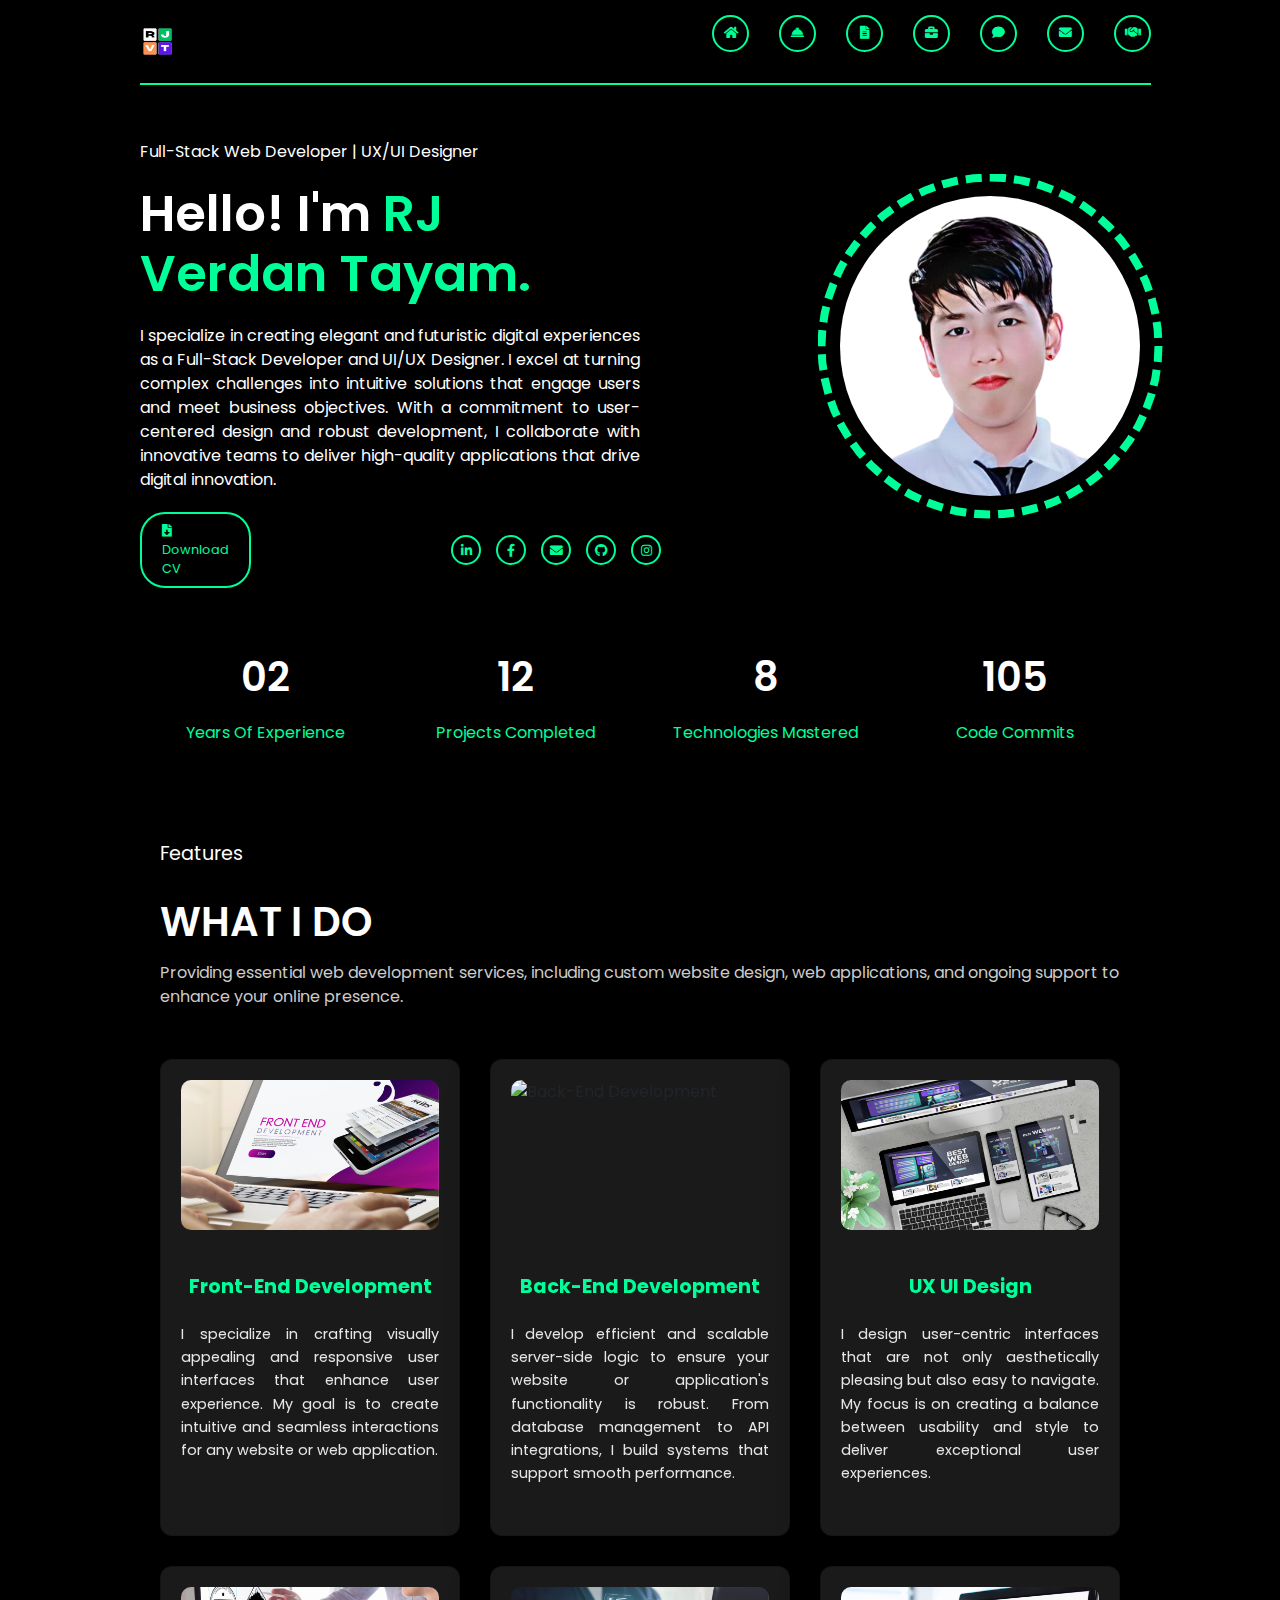
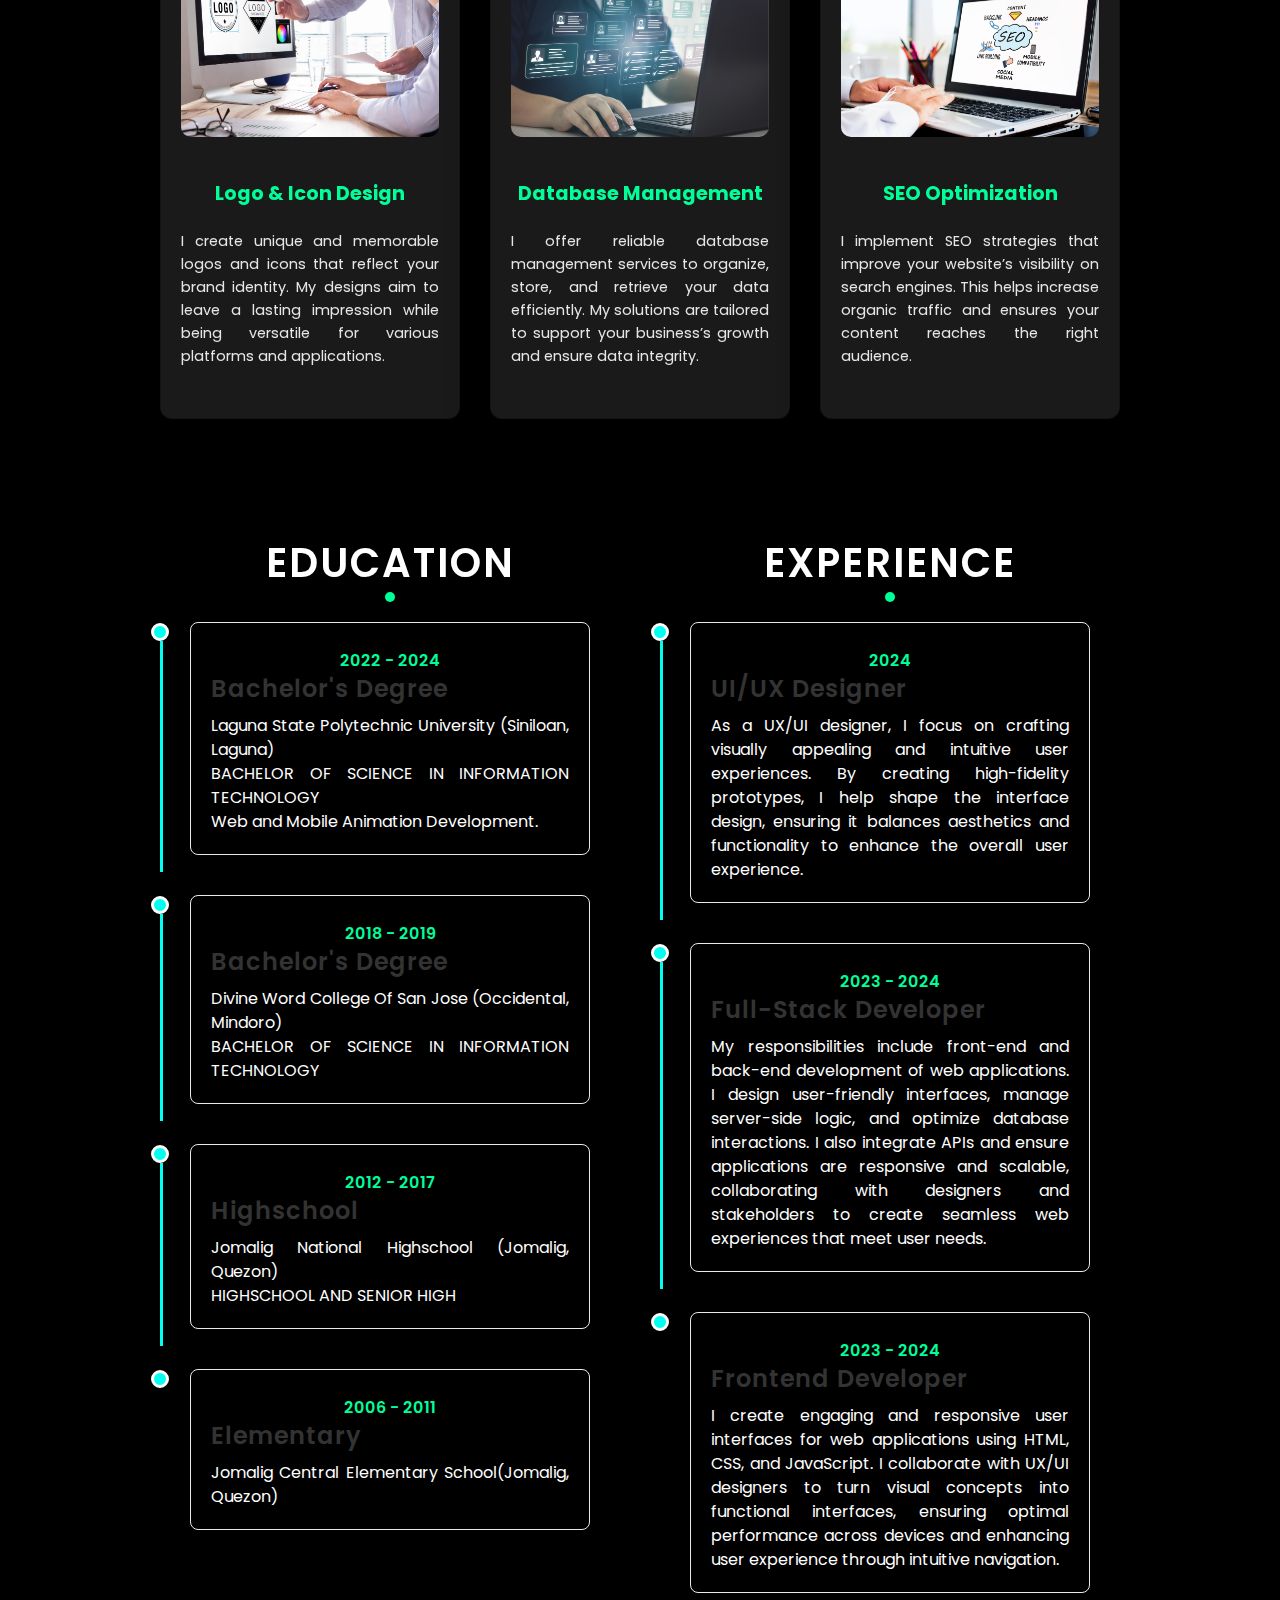
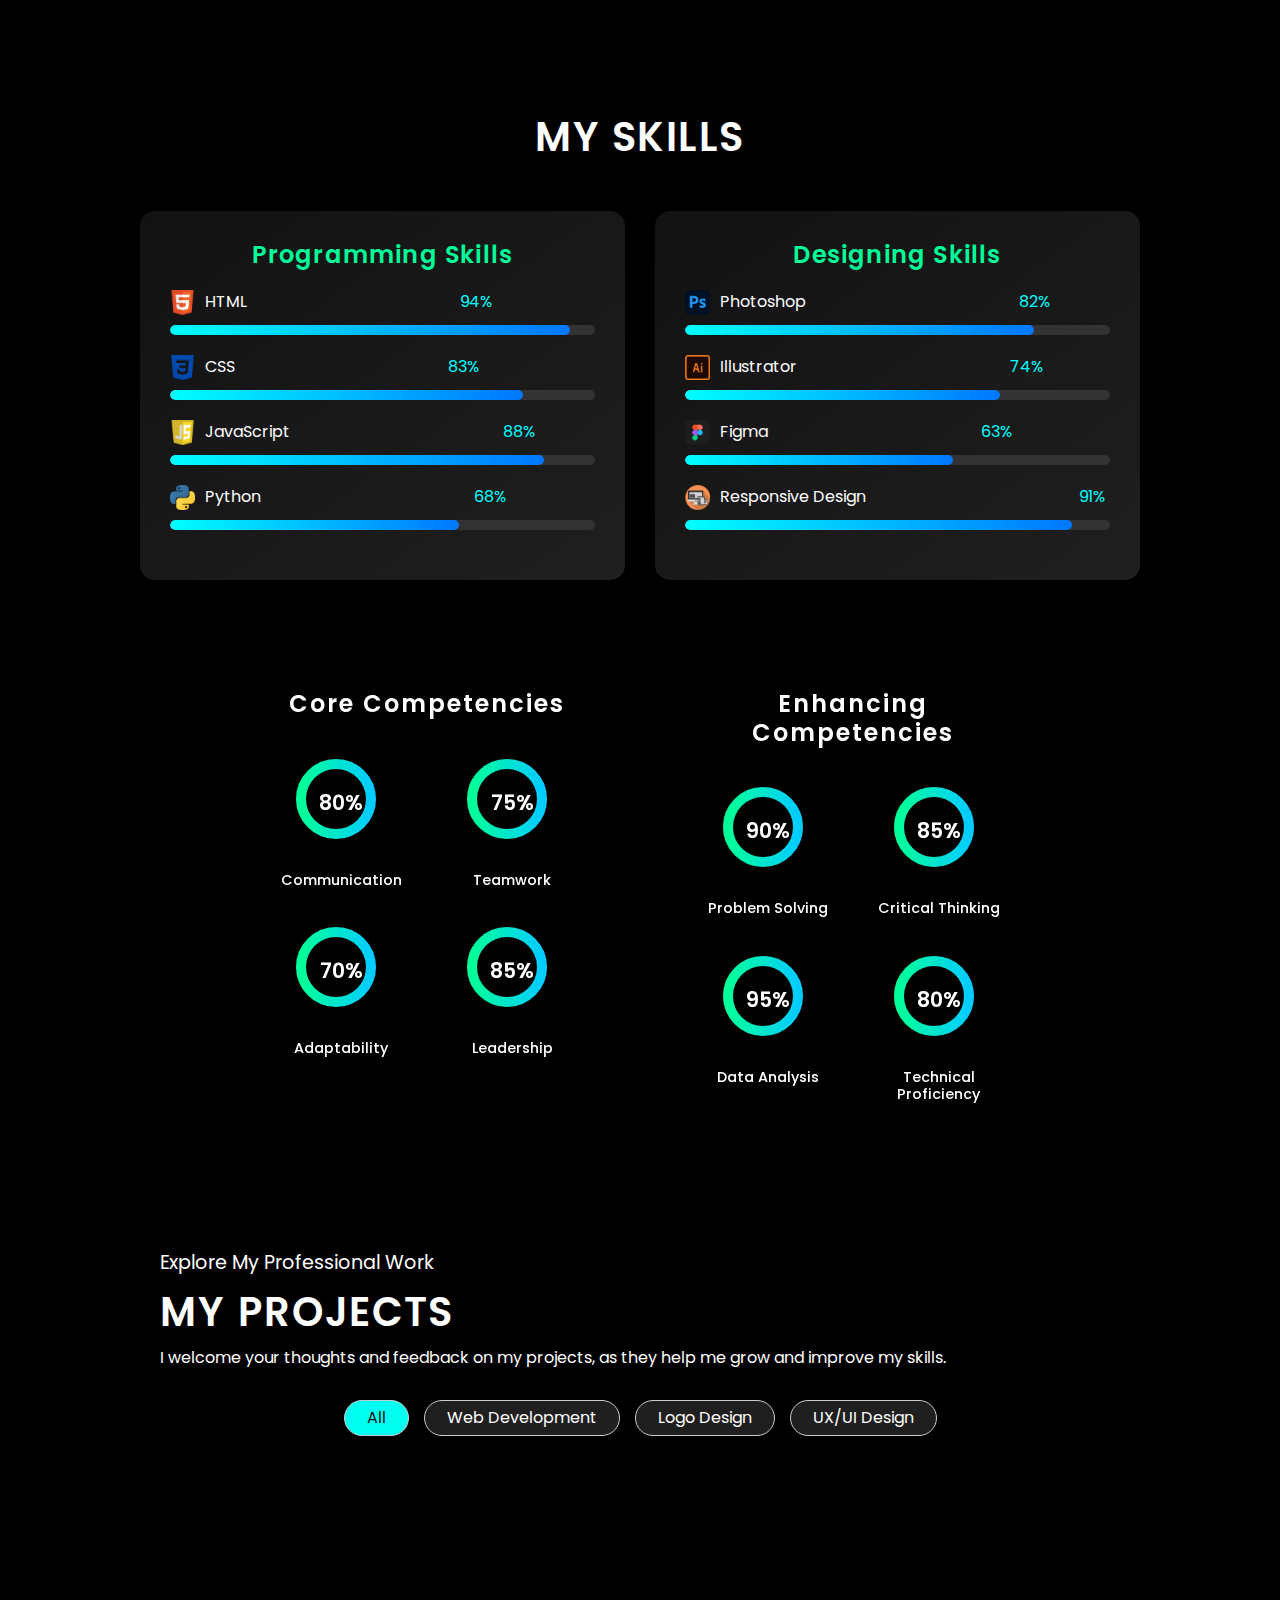
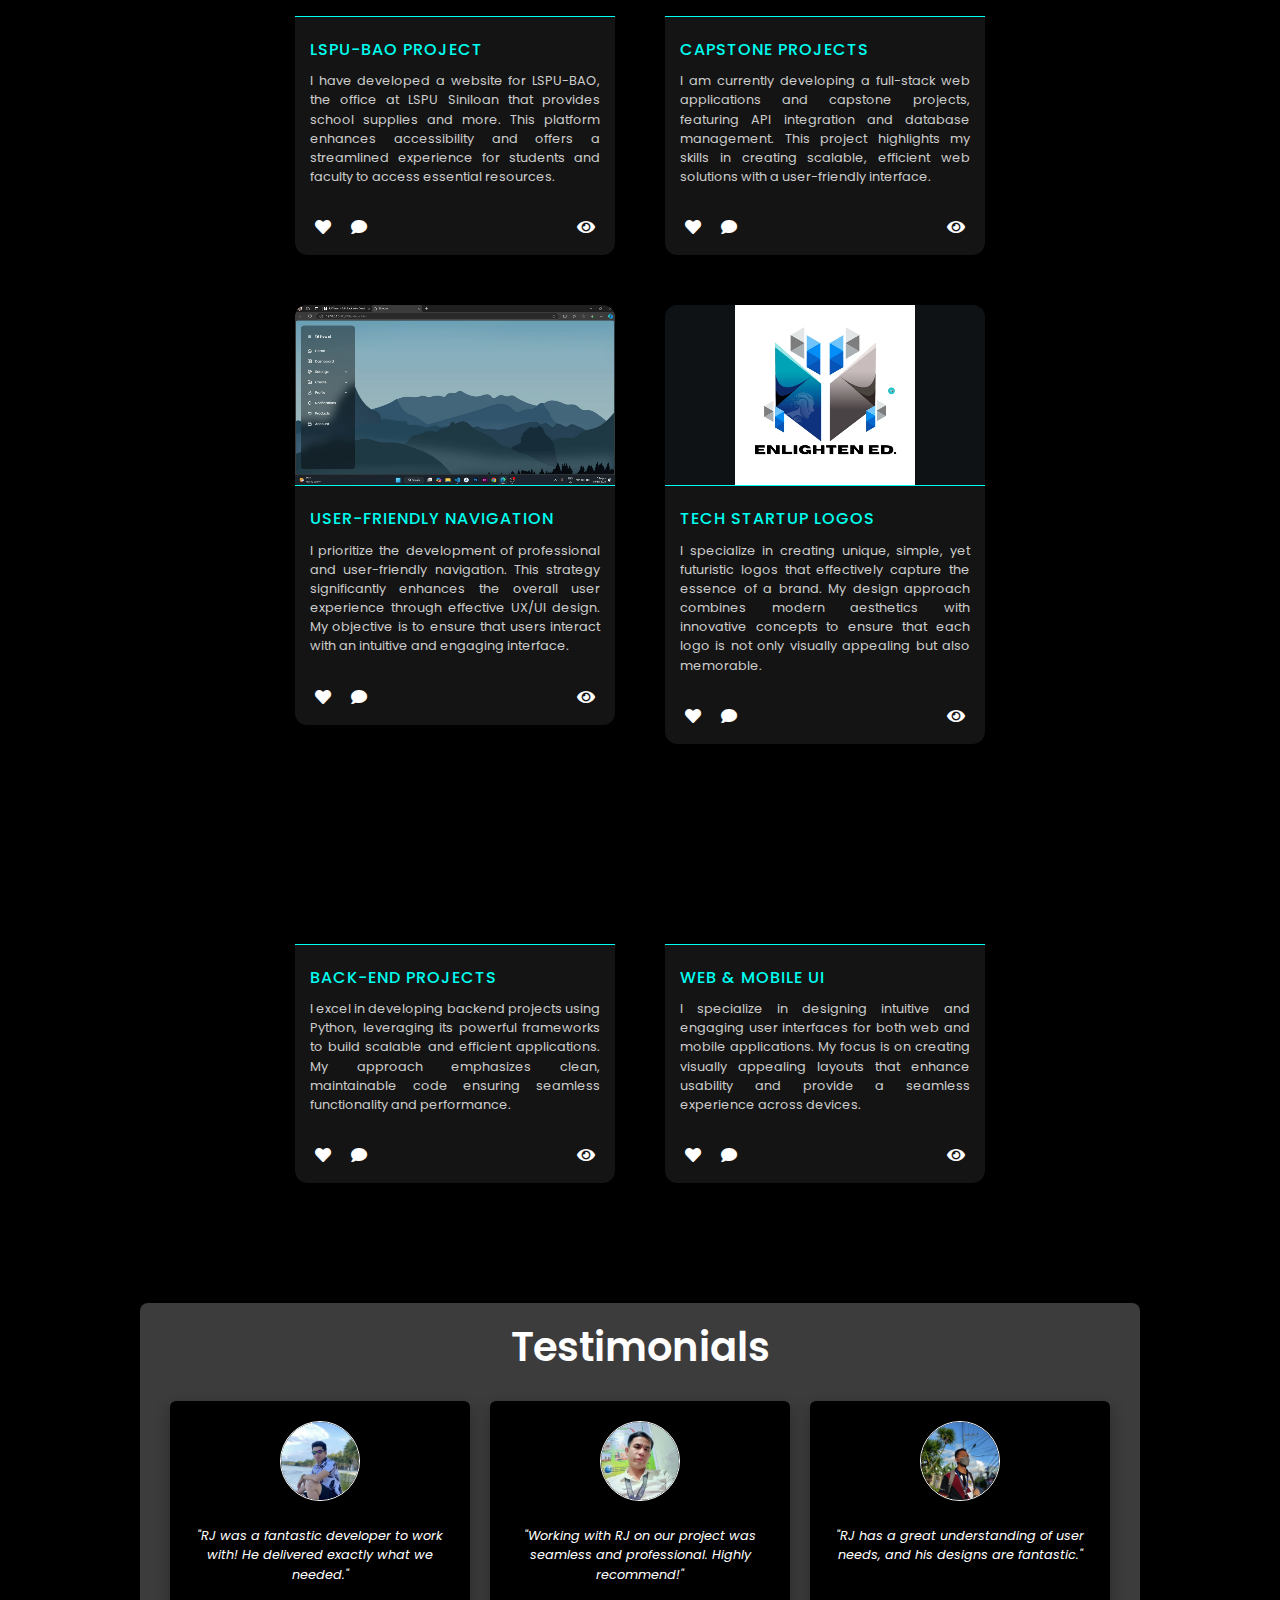
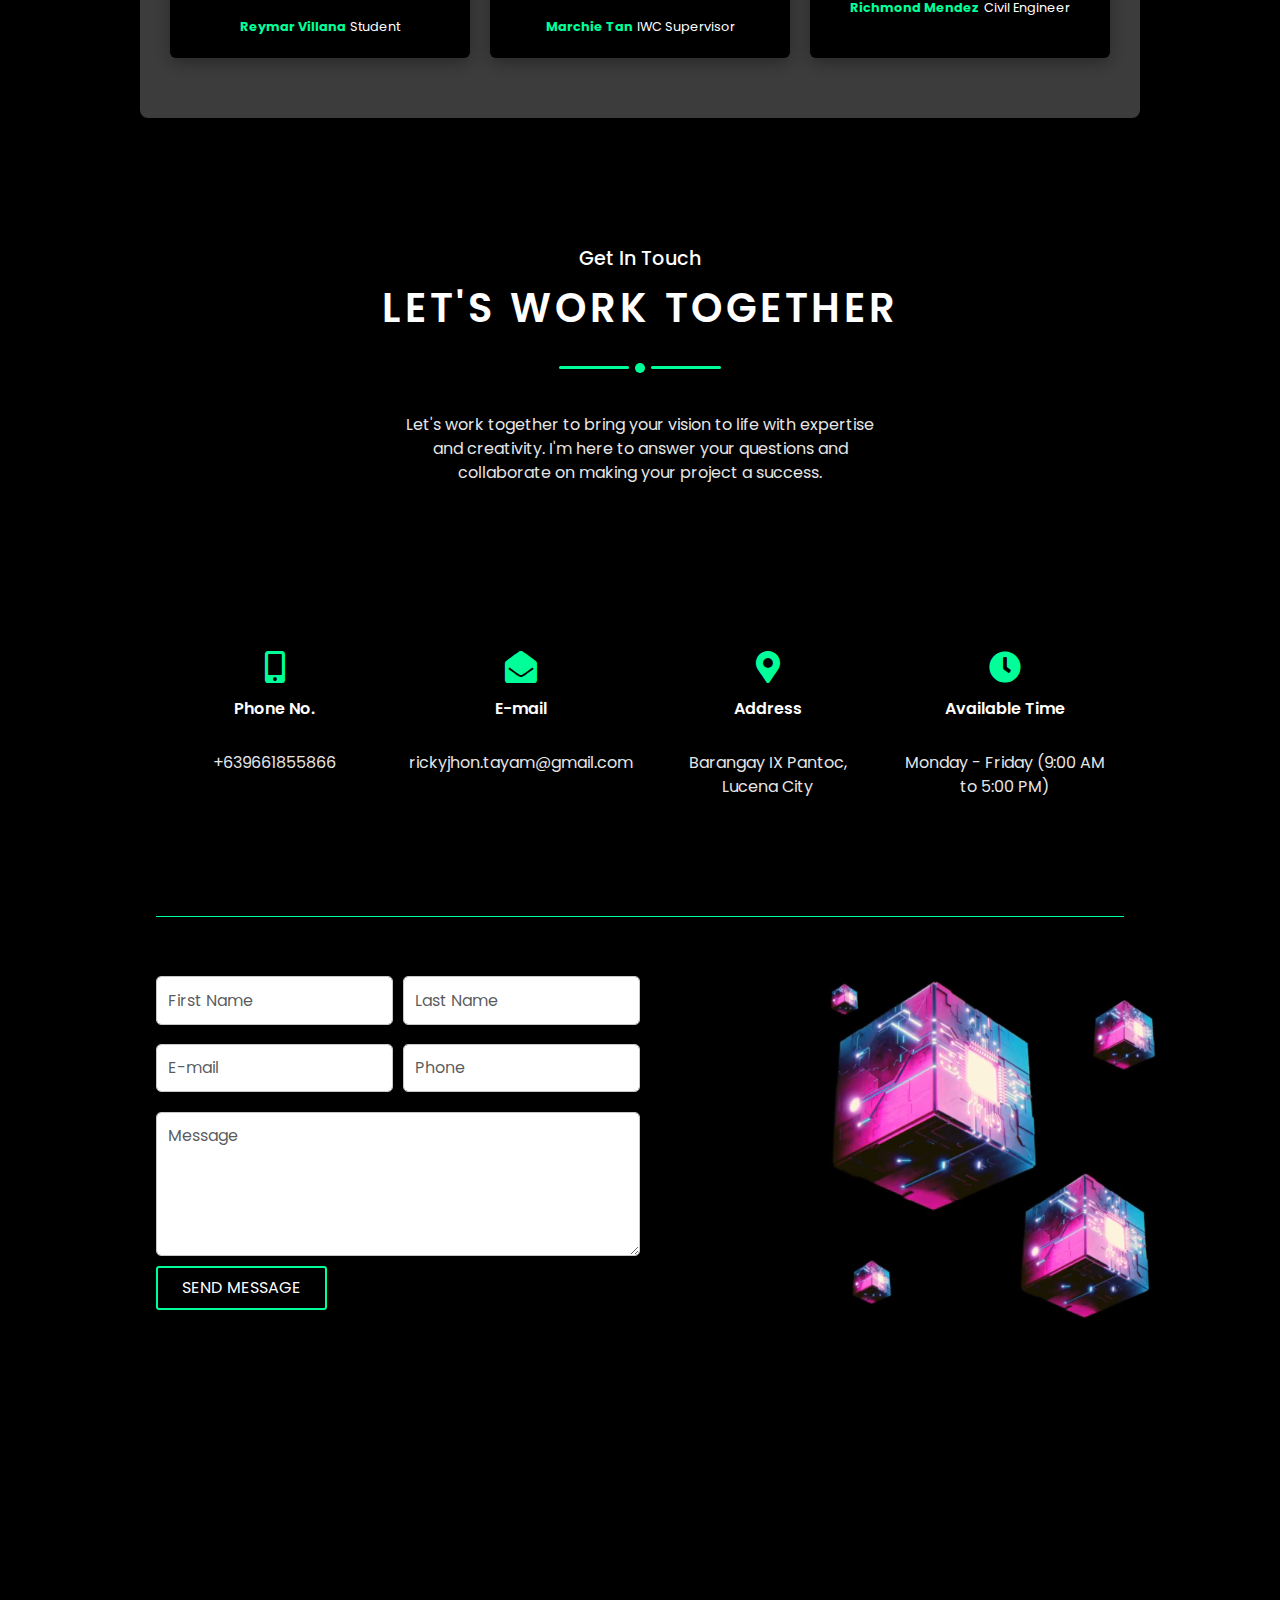
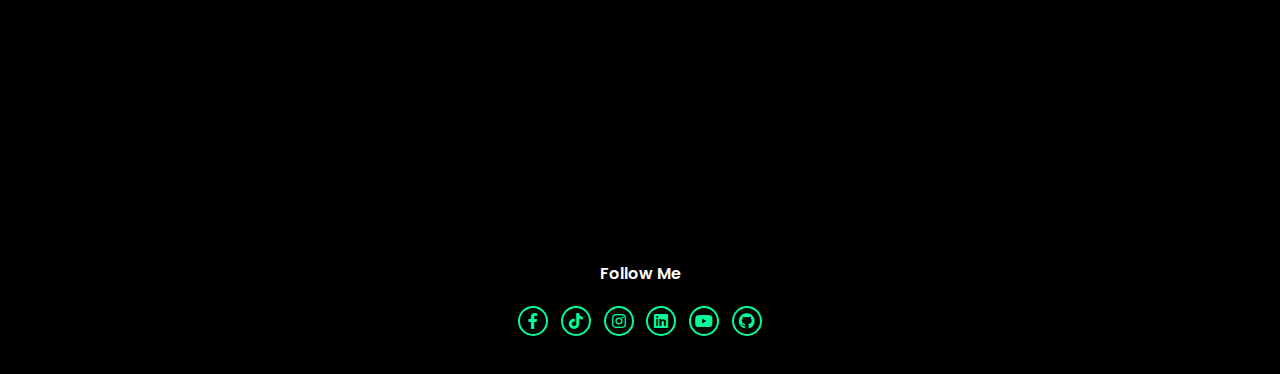
==== commit 8e056dd3: "first commit" ====
--- a/index.html
+++ b/index.html
@@ -258,6 +258,7 @@
               src="../assets/img/service1.png"
               alt="Front-End Development"
               class="card-image"
+              loading="lazy"
             />
             <i class="bx bx-bar-chart-alt bx-md"></i>
             <h2>Front-End Development</h2>
@@ -277,6 +278,7 @@
               src="../assets/img/service2.png"
               alt="Back-End Development"
               class="card-image"
+              loading="lazy"
             />
             <i class="bx bx-laptop bx-md"></i>
             <h2>Back-End Development</h2>
@@ -292,6 +294,7 @@
               src="../assets/img/service3.png"
               alt="UX UI Design"
               class="card-image"
+              loading="lazy"
             />
             <i class="bx bx-user bx-md"></i>
             <h2>UX UI Design</h2>
@@ -307,6 +310,7 @@
               src="../assets/img/service4.png"
               alt="Logo & Icon Design"
               class="card-image"
+              loading="lazy"
             />
             <i class="bx bx-mail-send bx-md"></i>
             <h2>Logo & Icon Design</h2>
@@ -325,6 +329,7 @@
               src="../assets/img/service5.png"
               alt="Database Management"
               class="card-image"
+              loading="lazy"
             />
             <i class="bx bx-briefcase bx-md"></i>
             <h2>Database Management</h2>
@@ -339,6 +344,7 @@
               src="../assets/img/service6.png"
               alt="SEO Optimization"
               class="card-image"
+              loading="lazy"
             />
             <i class="bx bx-paint bx-md"></i>
             <h2>SEO Optimization</h2>
@@ -467,6 +473,7 @@
                     class="skill-logo"
                   />
                   HTML
+                  <span class="skill-percentage-inline">94%</span>
                 </div>
                 <div
                   class="skill-bar"
@@ -475,7 +482,6 @@
                   aria-valuemax="100"
                 >
                   <div class="skill-progress" style="width: 94%"></div>
-                  <span class="skill-percentage">94%</span>
                 </div>
               </div>
 
@@ -487,6 +493,7 @@
                     class="skill-logo"
                   />
                   CSS
+                  <span class="skill-percentage-inline">83%</span>
                 </div>
                 <div
                   class="skill-bar"
@@ -495,7 +502,6 @@
                   aria-valuemax="100"
                 >
                   <div class="skill-progress" style="width: 83%"></div>
-                  <span class="skill-percentage">83%</span>
                 </div>
               </div>
 
@@ -507,6 +513,7 @@
                     class="skill-logo"
                   />
                   JavaScript
+                  <span class="skill-percentage-inline">88%</span>
                 </div>
                 <div
                   class="skill-bar"
@@ -515,7 +522,6 @@
                   aria-valuemax="100"
                 >
                   <div class="skill-progress" style="width: 88%"></div>
-                  <span class="skill-percentage">88%</span>
                 </div>
               </div>
 
@@ -527,6 +533,7 @@
                     class="skill-logo"
                   />
                   Python
+                  <span class="skill-percentage-inline">68%</span>
                 </div>
                 <div
                   class="skill-bar"
@@ -535,7 +542,6 @@
                   aria-valuemax="100"
                 >
                   <div class="skill-progress" style="width: 68%"></div>
-                  <span class="skill-percentage">68%</span>
                 </div>
               </div>
             </div>
@@ -556,6 +562,7 @@
                     class="skill-logo"
                   />
                   Photoshop
+                  <span class="skill-percentage-inline">82%</span>
                 </div>
                 <div
                   class="skill-bar"
@@ -564,7 +571,6 @@
                   aria-valuemax="100"
                 >
                   <div class="skill-progress" style="width: 82%"></div>
-                  <span class="skill-percentage">82%</span>
                 </div>
               </div>
 
@@ -576,6 +582,7 @@
                     class="skill-logo"
                   />
                   Illustrator
+                  <span class="skill-percentage-inline">74%</span>
                 </div>
                 <div
                   class="skill-bar"
@@ -584,7 +591,6 @@
                   aria-valuemax="100"
                 >
                   <div class="skill-progress" style="width: 74%"></div>
-                  <span class="skill-percentage">74%</span>
                 </div>
               </div>
 
@@ -596,6 +602,7 @@
                     class="skill-logo"
                   />
                   Figma
+                  <span class="skill-percentage-inline">63%</span>
                 </div>
                 <div
                   class="skill-bar"
@@ -604,7 +611,6 @@
                   aria-valuemax="100"
                 >
                   <div class="skill-progress" style="width: 63%"></div>
-                  <span class="skill-percentage">63%</span>
                 </div>
               </div>
 
@@ -616,6 +622,7 @@
                     class="skill-logo"
                   />
                   Responsive Design
+                  <span class="skill-percentage-inline">91%</span>
                 </div>
                 <div
                   class="skill-bar"
@@ -624,7 +631,6 @@
                   aria-valuemax="100"
                 >
                   <div class="skill-progress" style="width: 91%"></div>
-                  <span class="skill-percentage">91%</span>
                 </div>
               </div>
             </div>
@@ -988,6 +994,7 @@
               loop
               autoplay
               playsinline
+              loading="lazy"
             ></video>
             <div class="card-content">
               <div class="card-title-wrapper">
@@ -1026,6 +1033,7 @@
               loop
               autoplay
               playsinline
+              loading="lazy"
             ></video>
             <div class="card-content">
               <div class="card-title-wrapper">
@@ -1065,6 +1073,7 @@
               loop
               autoplay
               playsinline
+              loading="lazy"
             ></video>
             <div class="card-content">
               <div class="card-title-wrapper">
@@ -1104,6 +1113,7 @@
               loop
               autoplay
               playsinline
+              loading="lazy"
             ></video>
             <div class="card-content">
               <div class="card-title-wrapper">
@@ -1143,6 +1153,7 @@
               loop
               autoplay
               playsinline
+              loading="lazy"
             ></video>
             <div class="card-content">
               <div class="card-title-wrapper">
@@ -1181,6 +1192,7 @@
               loop
               autoplay
               playsinline
+              loading="lazy"
             ></video>
             <div class="card-content">
               <div class="card-title-wrapper">
--- a/assets/css/style.css
+++ b/assets/css/style.css
@@ -677,6 +677,12 @@
   margin-bottom: 8px;
   display: flex;
   align-items: center;
+}
+
+.skill-percentage-inline {
+  color: #00ffff;
+  font-size: 1rem;
+  margin-left: 50%;
 }
 
 .skill-name .skill-logo {
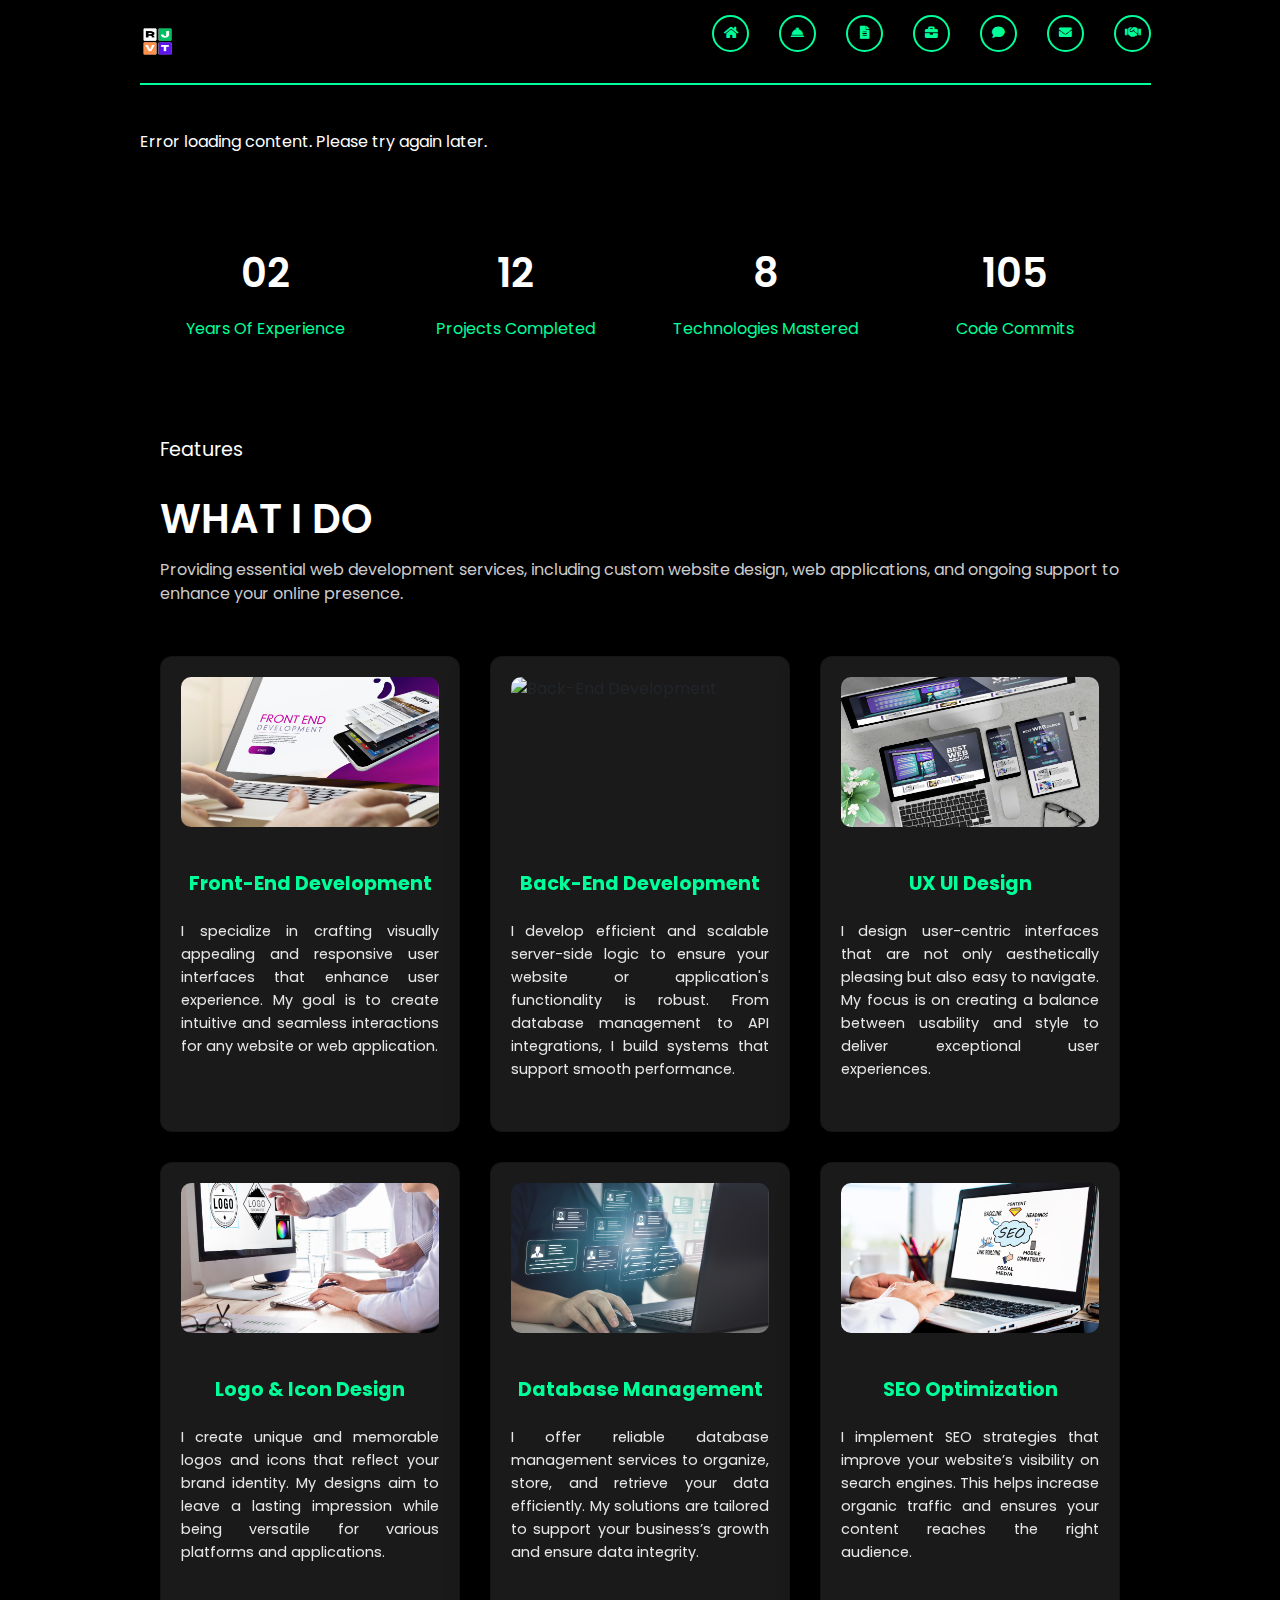
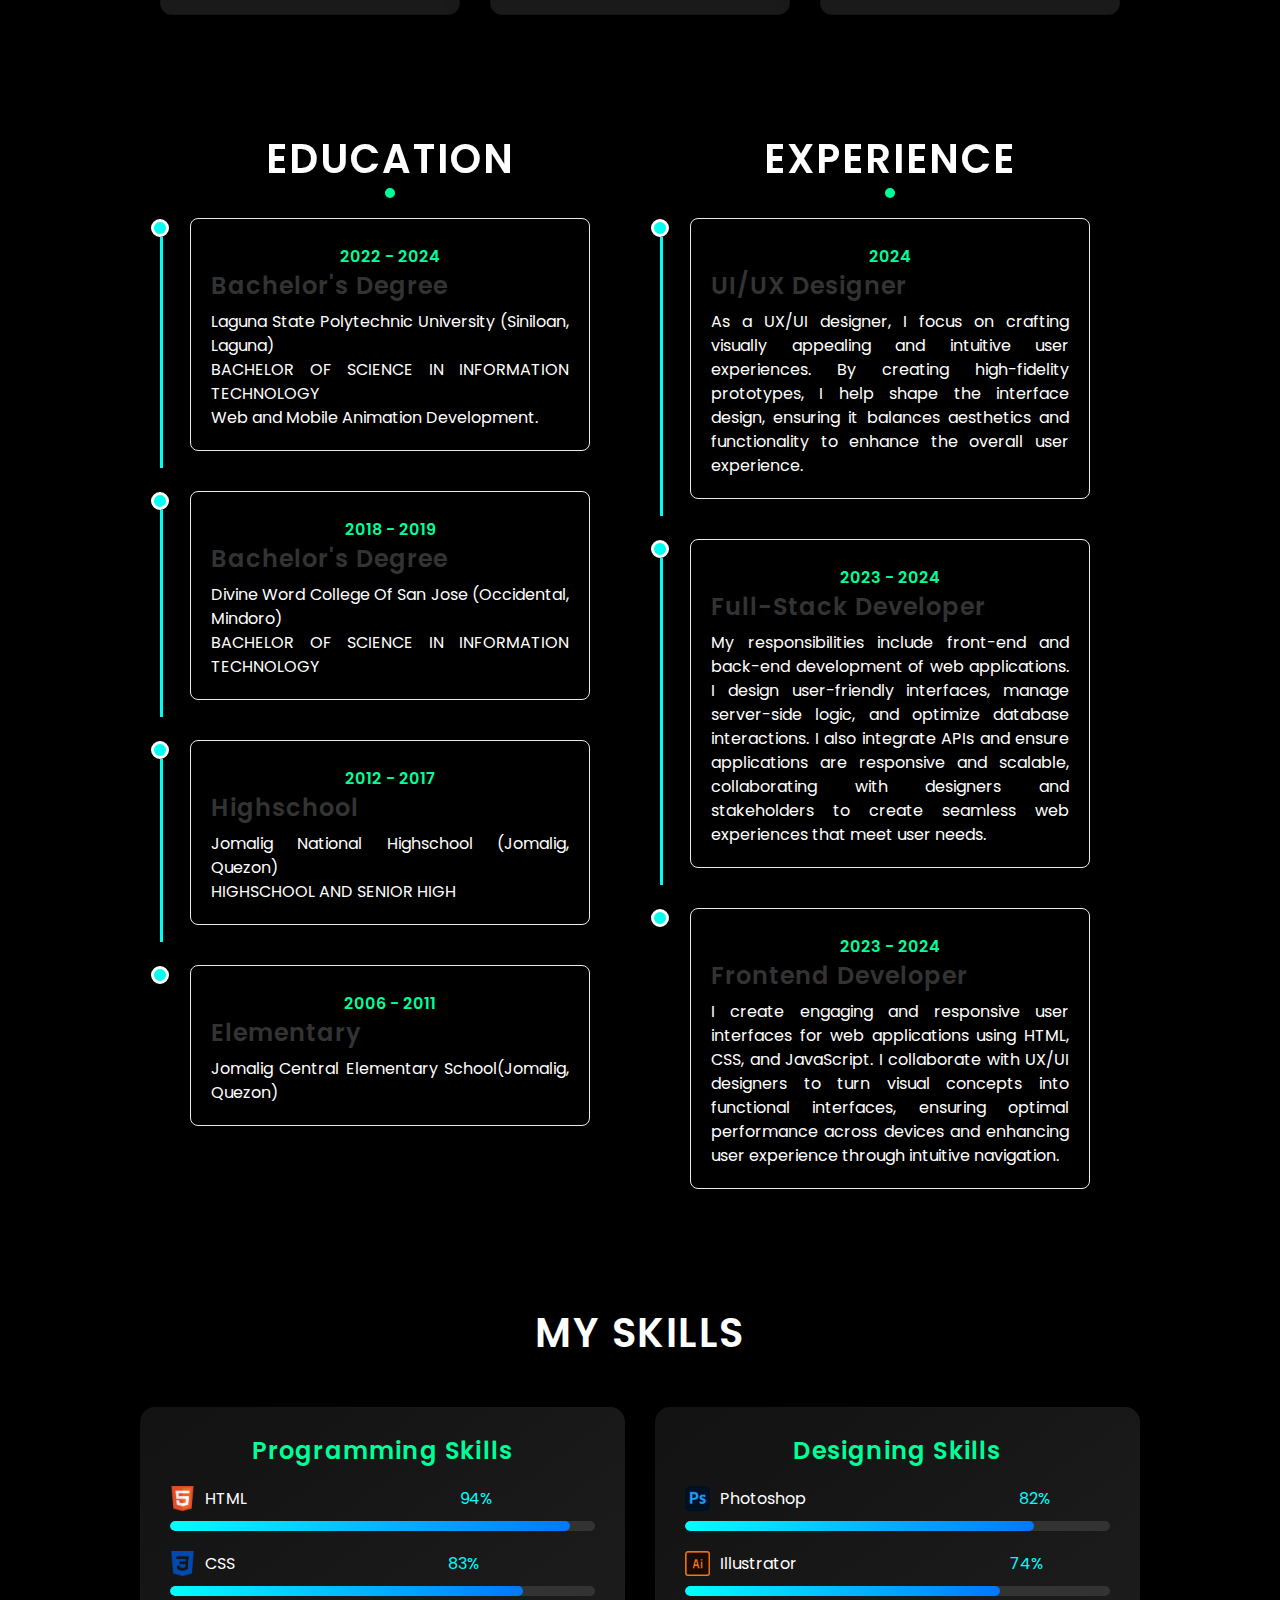
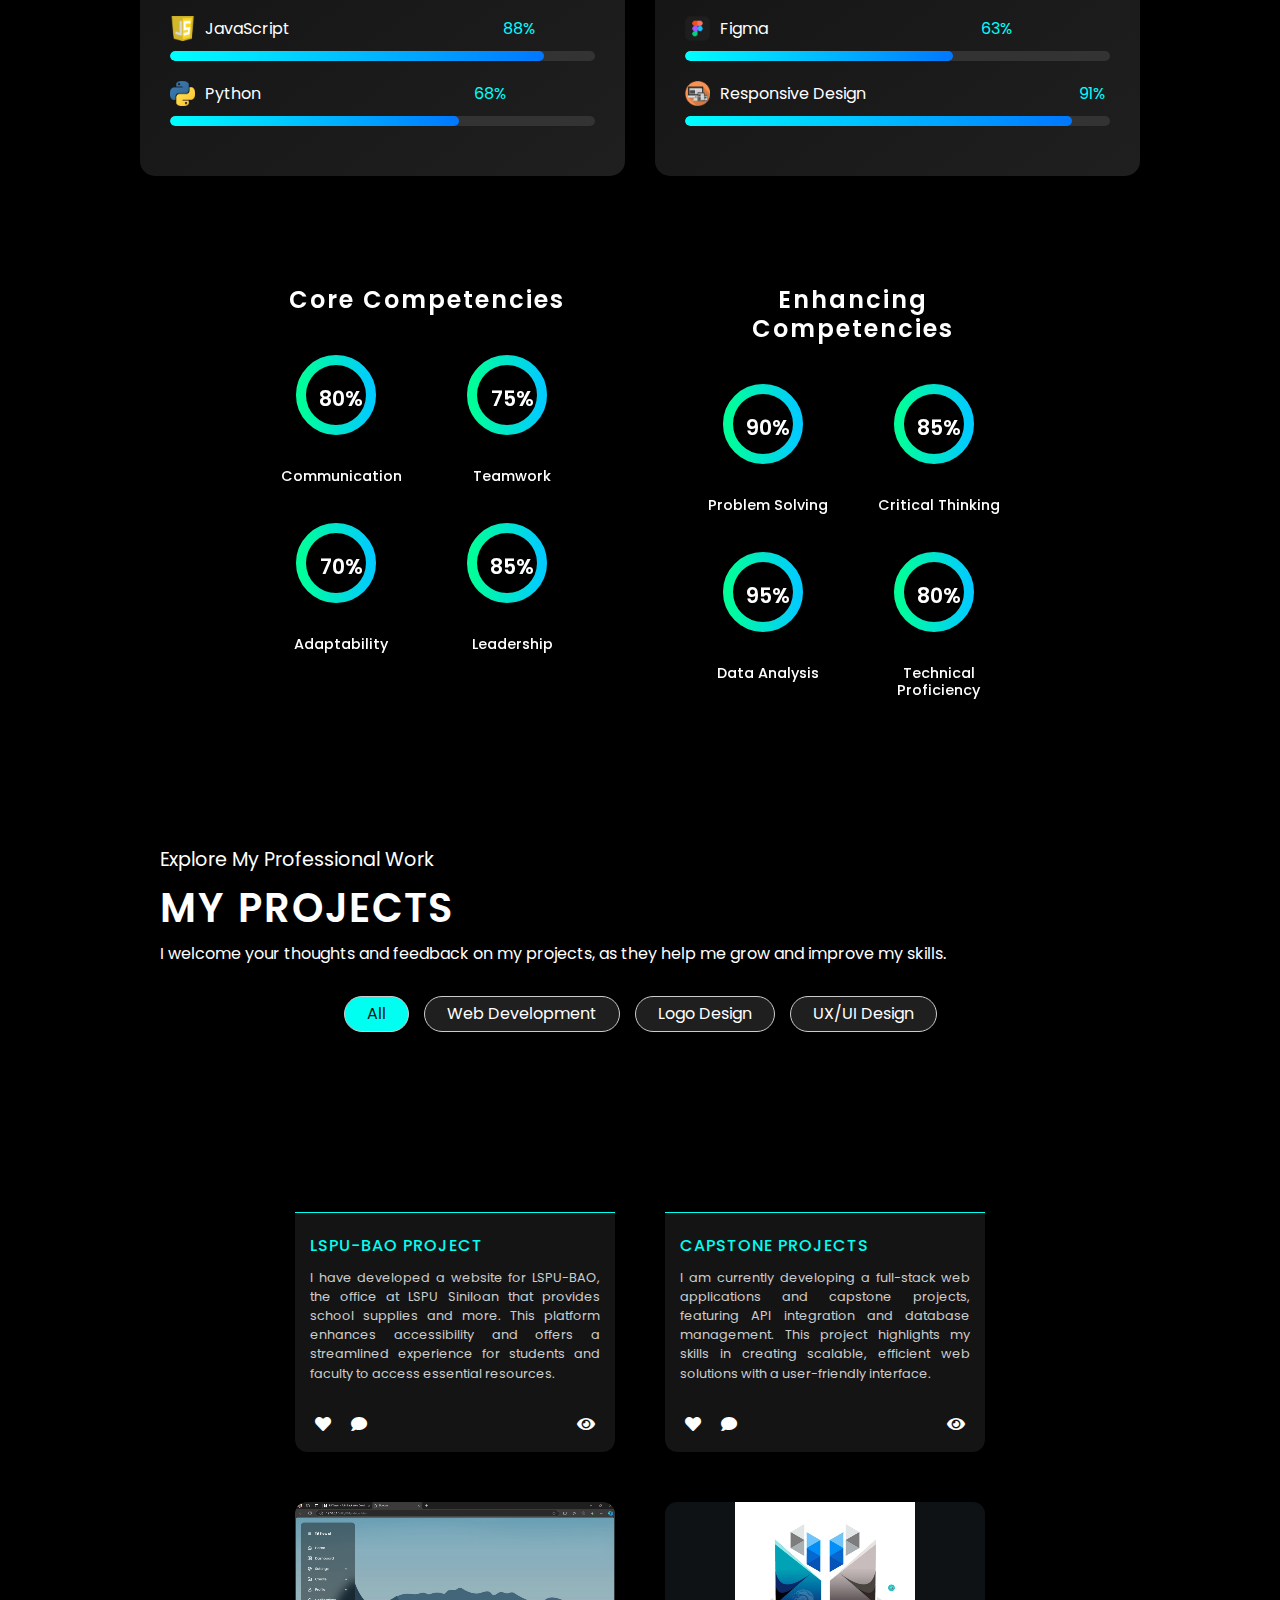
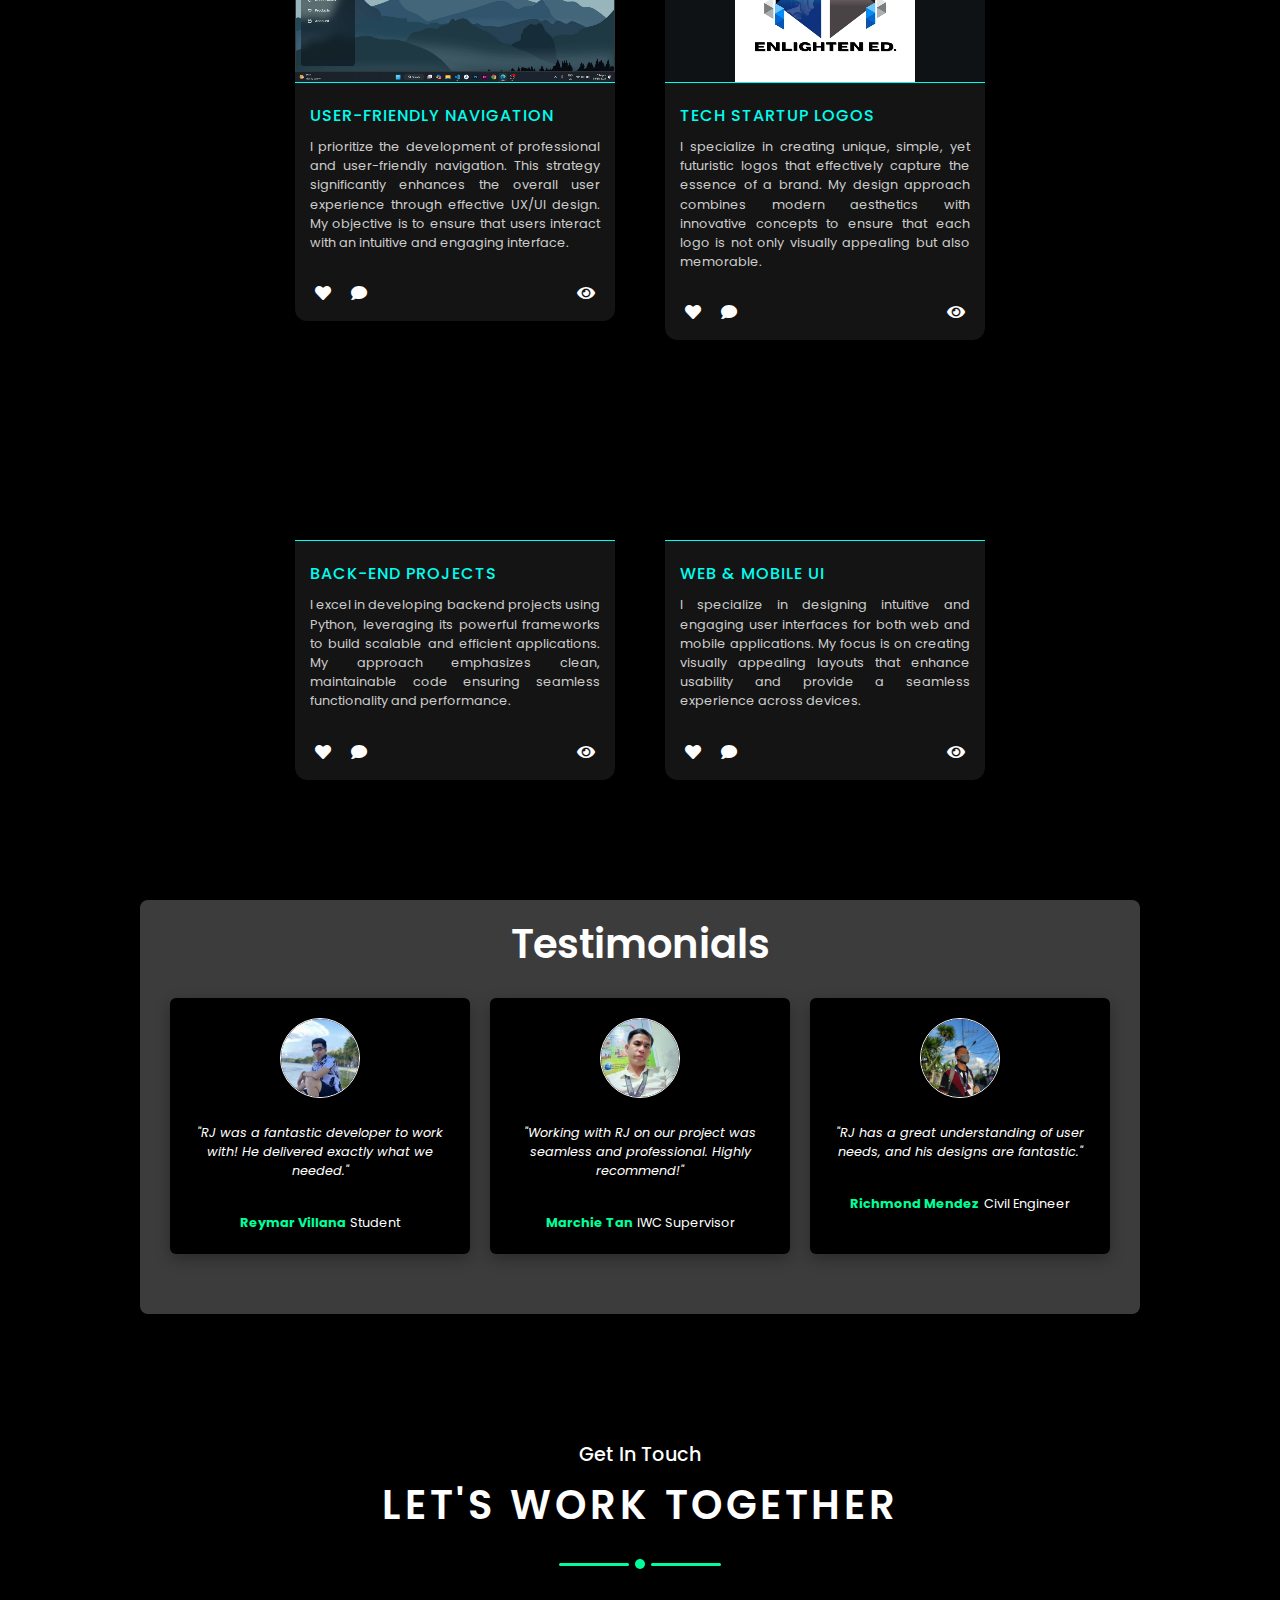
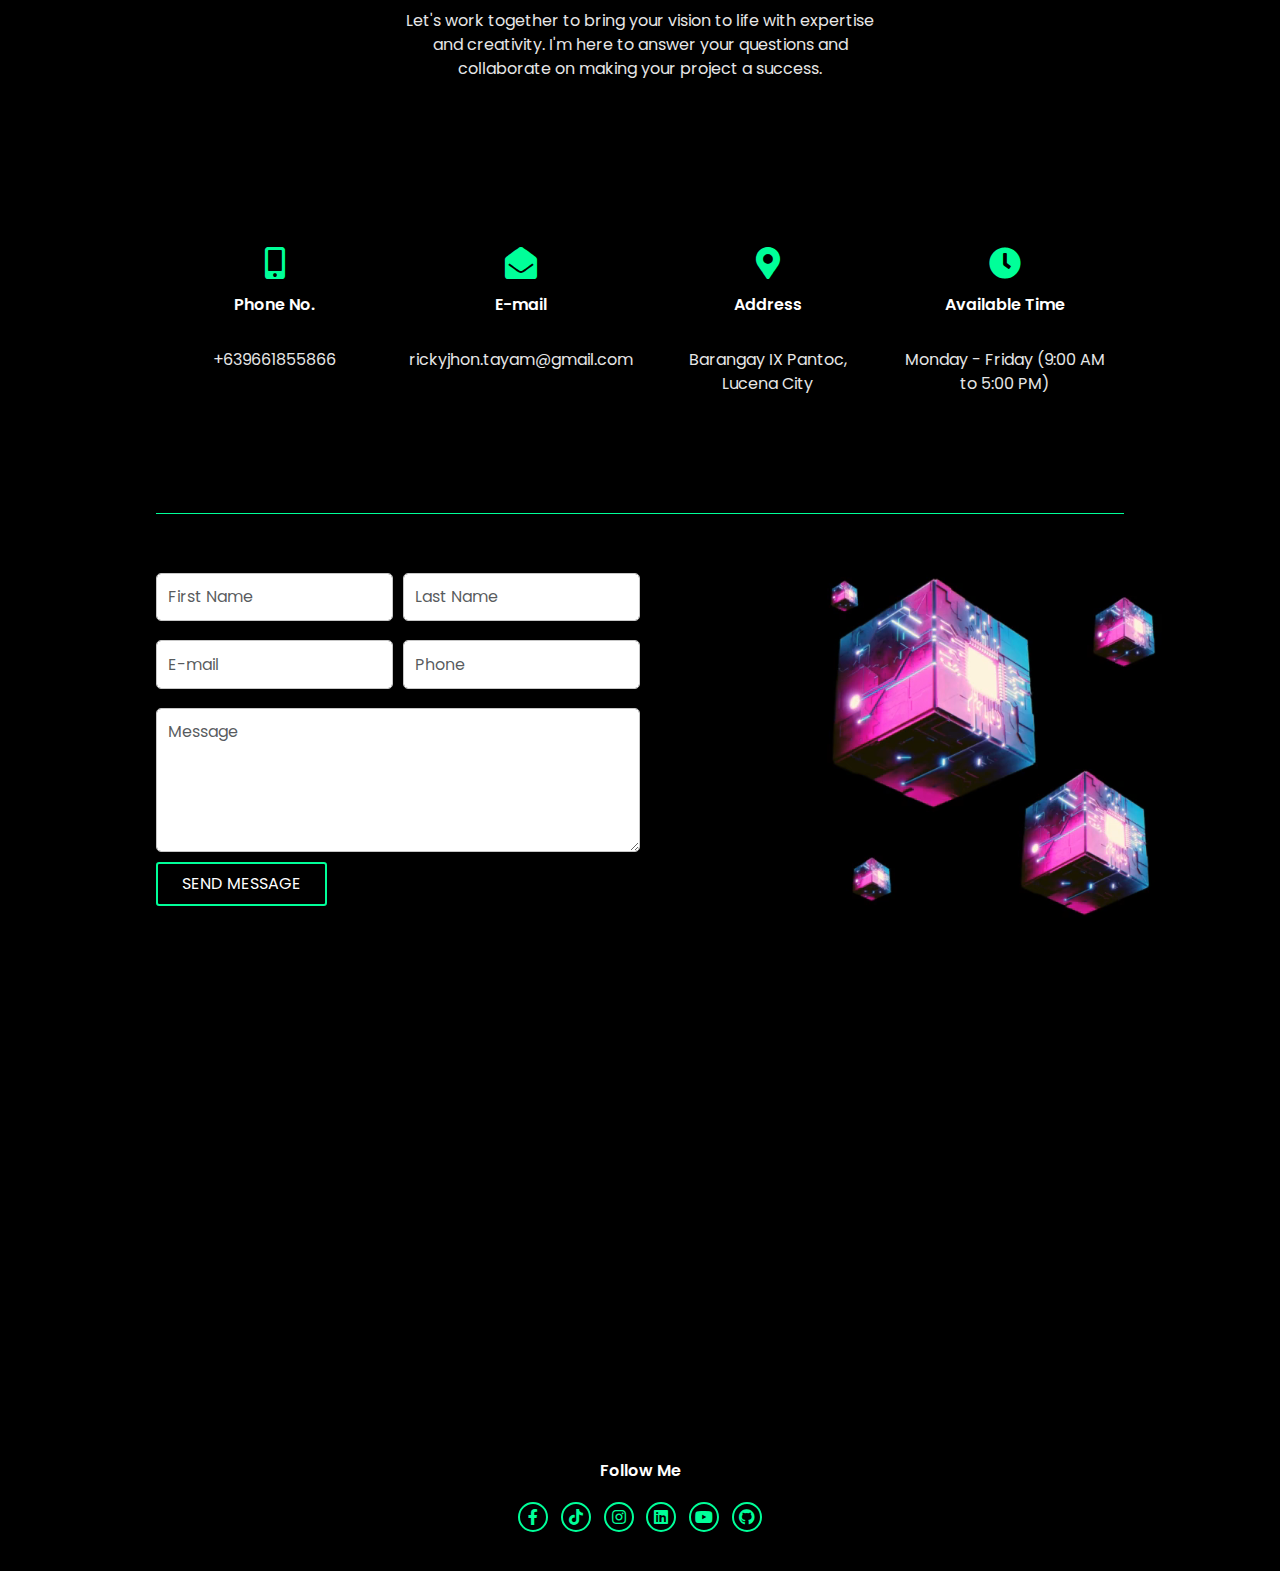
==== commit aa97da31: "Add new file(s)" ====
--- a/index.html
+++ b/index.html
@@ -11,7 +11,7 @@
     <title>RJ Tayam - Full-Stack Web Developer</title>
 
     <!-- Favicon -->
-    <link rel="icon" href="../assets/img/favicon.ico" type="image/x-icon" />
+    <link rel="icon" href="img/favicon.ico" type="image/x-icon" />
 
     <!-- Font Awesome for icons -->
     <link
@@ -40,7 +40,7 @@
     />
 
     <!-- Stylesheet -->
-    <link rel="stylesheet" href="../assets/css/style.css" />
+    <link rel="stylesheet" href="css/style.css" />
   </head>
 
   <body>
@@ -51,7 +51,7 @@
           <div class="logo">
             <a href="#" aria-label="RJ Tayam Logo">
               <img
-                src="../assets/img/rjlogo.png"
+                src="img/rjlogo.png"
                 alt="RJ Tayam Logo"
                 class="logo-image"
                 loading="lazy"
@@ -163,7 +163,7 @@
           <div class="cta">
             <a
               class="download-cv"
-              href="../TAYAM CV.pdf"
+              href="TAYAM CV.pdf"
               download
               aria-label="Download CV"
             >
@@ -209,7 +209,7 @@
           aria-label="Profile picture of RJ Verdan Tayam"
         >
           <img
-            src="../assets/img/rjtayam.png"
+            src="img/rjtayam.png"
             alt="Profile picture of RJ Verdan Tayam"
             class="profile-image"
             loading="lazy"
@@ -255,7 +255,7 @@
             aria-label="Front-End Development"
           >
             <img
-              src="../assets/img/service1.png"
+              src="img/service1.png"
               alt="Front-End Development"
               class="card-image"
               loading="lazy"
@@ -275,7 +275,7 @@
             aria-label="Back-End Development"
           >
             <img
-              src="../assets/img/service2.png"
+              src="img/service2.png"
               alt="Back-End Development"
               class="card-image"
               loading="lazy"
@@ -291,7 +291,7 @@
           </article>
           <article class="card" role="listitem" aria-label="UX UI Design">
             <img
-              src="../assets/img/service3.png"
+              src="img/service3.png"
               alt="UX UI Design"
               class="card-image"
               loading="lazy"
@@ -307,7 +307,7 @@
           </article>
           <article class="card" role="listitem" aria-label="Logo & Icon Design">
             <img
-              src="../assets/img/service4.png"
+              src="img/service4.png"
               alt="Logo & Icon Design"
               class="card-image"
               loading="lazy"
@@ -326,7 +326,7 @@
             aria-label="Database Management"
           >
             <img
-              src="../assets/img/service5.png"
+              src="img/service5.png"
               alt="Database Management"
               class="card-image"
               loading="lazy"
@@ -341,7 +341,7 @@
           </article>
           <article class="card" role="listitem" aria-label="SEO Optimization">
             <img
-              src="../assets/img/service6.png"
+              src="img/service6.png"
               alt="SEO Optimization"
               class="card-image"
               loading="lazy"
@@ -468,7 +468,7 @@
               <div class="skill-item">
                 <div class="skill-name">
                   <img
-                    src="../assets/img/skill1.png"
+                    src="img/skill1.png"
                     alt="HTML logo"
                     class="skill-logo"
                   />
@@ -487,11 +487,7 @@
 
               <div class="skill-item">
                 <div class="skill-name">
-                  <img
-                    src="../assets/img/skill2.png"
-                    alt="CSS logo"
-                    class="skill-logo"
-                  />
+                  <img src="img/skill2.png" alt="CSS logo" class="skill-logo" />
                   CSS
                   <span class="skill-percentage-inline">83%</span>
                 </div>
@@ -508,7 +504,7 @@
               <div class="skill-item">
                 <div class="skill-name">
                   <img
-                    src="../assets/img/skill3.png"
+                    src="img/skill3.png"
                     alt="JavaScript logo"
                     class="skill-logo"
                   />
@@ -528,7 +524,7 @@
               <div class="skill-item">
                 <div class="skill-name">
                   <img
-                    src="../assets/img/skill4.png"
+                    src="img/skill4.png"
                     alt="Python logo"
                     class="skill-logo"
                   />
@@ -557,7 +553,7 @@
               <div class="skill-item">
                 <div class="skill-name">
                   <img
-                    src="../assets/img/design2.png"
+                    src="img/design2.png"
                     alt="Photoshop logo"
                     class="skill-logo"
                   />
@@ -577,7 +573,7 @@
               <div class="skill-item">
                 <div class="skill-name">
                   <img
-                    src="../assets/img/design1.png"
+                    src="img/design1.png"
                     alt="Illustrator logo"
                     class="skill-logo"
                   />
@@ -597,7 +593,7 @@
               <div class="skill-item">
                 <div class="skill-name">
                   <img
-                    src="../assets/img/design3.png"
+                    src="img/design3.png"
                     alt="Figma logo"
                     class="skill-logo"
                   />
@@ -617,7 +613,7 @@
               <div class="skill-item">
                 <div class="skill-name">
                   <img
-                    src="../assets/img/design4.png"
+                    src="img/design4.png"
                     alt="Responsive Design logo"
                     class="skill-logo"
                   />
@@ -989,7 +985,7 @@
           <article class="project-card" data-category="web-development">
             <video
               class="project-video"
-              src="../assets/img/work1.mp4"
+              src="img/work1.mp4"
               muted
               loop
               autoplay
@@ -1028,7 +1024,7 @@
           <article class="project-card" data-category="web-development">
             <video
               class="project-video"
-              src="../assets/img/work2.mp4"
+              src="img/work2.mp4"
               muted
               loop
               autoplay
@@ -1068,7 +1064,7 @@
           <article class="project-card" data-category="logo-design">
             <video
               class="project-video"
-              src="../assets/img/work3.mp4"
+              src="img/work3.mp4"
               muted
               loop
               autoplay
@@ -1108,7 +1104,7 @@
           <article class="project-card" data-category="logo-design">
             <video
               class="project-video"
-              src="../assets/img/work4.mp4"
+              src="img/work4.mp4"
               muted
               loop
               autoplay
@@ -1148,7 +1144,7 @@
           <article class="project-card" data-category="ux-ui-design">
             <video
               class="project-video"
-              src="../assets/img/work5.mp4"
+              src="img/work5.mp4"
               muted
               loop
               autoplay
@@ -1187,7 +1183,7 @@
           <article class="project-card" data-category="ux-ui-design">
             <video
               class="project-video"
-              src="../assets/img/work6.mp4"
+              src="img/work6.mp4"
               muted
               loop
               autoplay
@@ -1236,7 +1232,7 @@
           <div class="testimonial-card">
             <img
               class="client-photo"
-              src="../assets/img/client1.png"
+              src="img/client1.png"
               alt="Client 1's photo"
             />
             <p class="testimonial-text">
@@ -1249,7 +1245,7 @@
           <div class="testimonial-card">
             <img
               class="client-photo"
-              src="../assets/img/client2.png"
+              src="img/client2.png"
               alt="Client 2's photo"
             />
             <p class="testimonial-text">
@@ -1262,7 +1258,7 @@
           <div class="testimonial-card">
             <img
               class="client-photo"
-              src="../assets/img/client3.png"
+              src="img/client3.png"
               alt="Client 3's photo"
             />
             <p class="testimonial-text">
@@ -1376,7 +1372,7 @@
                 aria-label="Contact Video"
                 class="contact-video"
               >
-                <source src="../assets/img/contact-img.mp4" type="video/mp4" />
+                <source src="img/contact-img.mp4" type="video/mp4" />
               </video>
             </div>
           </div>
@@ -1423,7 +1419,7 @@
     </div>
 
     <!---- Scripts ---->
-    <script src="../PORTFOLIO/assets/script/main.js"></script>
+    <script src="script/main.js"></script>
 
     <script
       src="https://cdn.jsdelivr.net/npm/bootstrap@5.0.2/dist/js/bootstrap.bundle.min.js"
--- a/css/style.css
+++ b/css/style.css
@@ -0,0 +1,1352 @@
+@import url("https://fonts.googleapis.com/css2?family=Poppins:wght@400;700&display=swap");
+
+/* Global Styles */
+body {
+  margin: 0;
+  padding: 0;
+  font-family: "Poppins", sans-serif;
+  background-color: #000000;
+  color: #ffffff;
+}
+
+.container {
+  width: 80%;
+  margin: 0 auto;
+  padding-top: 80px;
+}
+
+.logo-image {
+  height: 35px;
+  width: auto;
+}
+
+/* Navbar */
+.navbar {
+  display: flex;
+  justify-content: space-between;
+  align-items: center;
+  padding: 15px 0;
+  position: fixed;
+  top: 0;
+  width: 79%;
+  background-color: #000;
+  border-bottom: 2px solid #00ff99;
+  z-index: 1000;
+}
+
+.nav-links {
+  list-style: none;
+  padding: 0;
+  display: flex;
+  gap: 30px;
+}
+
+.nav-links li {
+  position: relative;
+}
+
+.nav-icon {
+  display: flex;
+  justify-content: center;
+  align-items: center;
+  width: 37px;
+  height: 37px;
+  border-radius: 50%;
+  border: 2px solid #00ff99;
+  color: #00ff99;
+  text-decoration: none;
+  font-size: 0.8rem;
+  transition: all 0.3s ease;
+  position: relative;
+}
+
+.nav-icon:hover {
+  background-color: #00ff99;
+  color: #000;
+}
+
+.nav-icon .nav-text {
+  display: none;
+  position: absolute;
+  top: 50px;
+  background-color: #00ff99;
+  padding: 4px 12px;
+  border-radius: 3px;
+  color: #000;
+  font-size: 0.8rem;
+  white-space: nowrap;
+  transition: opacity 0.3s ease;
+  opacity: 0;
+}
+
+.nav-icon:hover .nav-text {
+  display: block;
+  opacity: 1;
+}
+
+.hire-me {
+  background-color: #000000;
+  padding: 5px;
+}
+
+.hire-me:hover {
+  color: #ffffff;
+  background-color: rgba(3, 109, 67, 0.358);
+}
+
+.nav-icon i {
+  pointer-events: none;
+  transition: color 0.3s ease;
+}
+
+/* Content */
+.content {
+  display: flex;
+  justify-content: space-between;
+  align-items: center;
+  margin-top: 40px;
+  flex-wrap: wrap;
+}
+
+.intro {
+  max-width: 50%;
+  flex: 1;
+}
+
+.intro p {
+  font-size: 1rem;
+  text-align: justify;
+  margin: 20px 0;
+}
+
+.intro h1 {
+  font-size: 50px;
+  font-weight: 600;
+  margin: 10px 0;
+}
+
+.intro h1 span {
+  color: #00ff99;
+}
+
+.cta {
+  display: flex;
+  align-items: center;
+  margin-top: 20px;
+}
+
+.download-cv {
+  background-color: transparent;
+  border: 2px solid #00ff99;
+  color: #00ff99;
+  padding: 7px 20px;
+  border-radius: 25px;
+  text-decoration: none;
+  font-size: 0.8rem;
+  margin-right: 15px;
+  transition: background-color 0.3s ease, color 0.3s ease;
+}
+
+.download-cv:hover {
+  background-color: #00ff99;
+  color: #1a1a1a;
+}
+
+.social-icons {
+  margin-left: 37%;
+  display: inline-flex;
+  gap: 15px;
+}
+
+.social-icons a {
+  color: #00ff99;
+  font-size: 0.8rem;
+  border: 2px solid #00ff99;
+  border-radius: 50%;
+  padding: 4px;
+  text-align: center;
+  width: 30px;
+  height: 30px;
+  transition: background-color 0.3s, color 0.3s;
+}
+
+.social-icons a:hover {
+  background-color: #00ff99;
+  color: #0d0d0d;
+}
+
+/* Profile Picture */
+.profile-pic {
+  position: relative;
+}
+
+.profile-pic::before {
+  content: "";
+  position: absolute;
+  width: 345px;
+  height: 345px;
+  border: 8px dashed #00ff99;
+  border-radius: 50%;
+  top: 50%;
+  left: 50%;
+  transform: translate(-50%, -50%);
+  animation: rotate 12s linear infinite;
+}
+
+.profile-image {
+  width: 300px;
+  height: 300px;
+  border-radius: 50%;
+}
+
+@keyframes rotate {
+  0% {
+    transform: translate(-50%, -50%) rotate(0deg);
+  }
+  100% {
+    transform: translate(-50%, -50%) rotate(360deg);
+  }
+}
+
+/* Stats Section */
+.stats {
+  display: flex;
+  justify-content: space-between;
+  text-align: center;
+  margin-top: 35px;
+}
+
+.stats div {
+  width: 25%;
+}
+
+.stats h2 {
+  font-size: 2.5rem;
+  font-weight: 600;
+  margin-top: 30px;
+  margin-bottom: 20px;
+  color: #ffffff;
+}
+
+.stats p {
+  color: #00ff99;
+  font-size: 1rem;
+  font-weight: 400;
+}
+
+@media (max-width: 1200px) {
+  .navbar {
+    width: 80%;
+  }
+
+  .content {
+    flex-direction: column;
+    align-items: center;
+    overflow: hidden;
+  }
+
+  .intro {
+    max-width: 100%;
+    text-align: center;
+  }
+
+  .intro h1 {
+    font-size: 40px;
+  }
+
+  .intro p {
+    font-size: 0.9rem;
+  }
+
+  .stats {
+    display: flex;
+    justify-content: space-around;
+    flex-wrap: wrap;
+    width: 100%;
+  }
+
+  .stats div {
+    flex: 1;
+    max-width: 150px;
+    margin: 10px;
+  }
+
+  .stats h2 {
+    font-size: 2rem;
+    margin-top: 20px;
+  }
+
+  .stats p {
+    font-size: 0.9rem;
+  }
+}
+
+@media (max-width: 768px) {
+  .nav-links {
+    display: flex;
+    justify-content: center;
+    flex-wrap: wrap;
+    gap: 15px;
+  }
+
+  .content {
+    flex-direction: column;
+    align-items: center;
+    overflow: hidden;
+  }
+
+  .nav-icon {
+    width: 30px;
+    height: 30px;
+  }
+
+  .intro h1 {
+    font-size: 30px;
+  }
+
+  .intro p {
+    font-size: 0.8rem;
+  }
+
+  .download-cv {
+    padding: 5px 15px;
+    font-size: 0.7rem;
+  }
+
+  .social-icons {
+    margin-left: 0;
+    justify-content: center;
+  }
+
+  .profile-image {
+    margin-top: 20%;
+    width: 250px;
+    height: 250px;
+  }
+
+  .profile-pic::before {
+    content: "";
+    position: absolute;
+    width: 300px;
+    height: 300px;
+    border: 8px dashed #00ff99;
+    border-radius: 50%;
+    top: 59%;
+    left: 50%;
+    transform: translate(-50%, -50%);
+    animation: rotate 12s linear infinite;
+  }
+}
+
+@media (max-width: 480px) {
+  .navbar {
+    flex-direction: column;
+    align-items: center;
+    padding: 10px 0;
+  }
+
+  .navbar .nav-links {
+    gap: 10px;
+  }
+
+  .intro h1 {
+    font-size: 24px;
+  }
+
+  .stats {
+    display: flex;
+    justify-content: center;
+    flex-wrap: wrap;
+  }
+
+  .stats div {
+    flex: 1;
+    max-width: 100px;
+    margin: 5px;
+  }
+
+  .stats h2 {
+    font-size: 1.5rem;
+  }
+
+  .stats p {
+    font-size: 0.8rem;
+  }
+}
+
+/* Services Section */
+.wrapper {
+  font-family: "Poppins", sans-serif;
+  display: flex;
+  justify-content: center;
+  align-items: center;
+  flex-direction: column;
+  background: #000;
+  padding: 40px 20px;
+  color: #fff;
+}
+
+.text-container {
+  align-self: flex-start;
+  text-align: left;
+}
+
+.services-title1 {
+  margin-top: 25px;
+  font-size: 1.2rem;
+  color: #ffffff;
+}
+
+.services-title2 {
+  font-size: 2.5rem;
+  font-weight: 600;
+  color: #ffffff;
+  text-transform: uppercase;
+  margin-bottom: 15px;
+}
+
+.services-description {
+  width: 100%;
+  font-size: 1rem;
+  text-align: left;
+  color: #cccccc;
+}
+
+.content-box {
+  display: grid;
+  grid-template-columns: repeat(3, 1fr);
+  grid-gap: 30px;
+  width: 100%;
+  max-width: 1200px;
+  margin-top: 20px;
+}
+
+.card {
+  width: 100%;
+  padding: 20px;
+  border-radius: 12px;
+  background: rgba(255, 255, 255, 0.1);
+  backdrop-filter: blur(5px);
+  box-shadow: 0px 15px 40px rgba(0, 0, 0, 0.4);
+  position: relative;
+  overflow: hidden;
+}
+
+.card-image {
+  width: 100%;
+  height: 150px;
+  border-radius: 10px;
+  object-fit: cover;
+  margin-bottom: 15px;
+}
+
+.card i {
+  margin: 15px;
+  color: #00adb5;
+  font-size: 2rem;
+}
+
+.card h2 {
+  font-size: 1.2rem;
+  font-weight: 700;
+  text-align: center;
+  color: #00ff99;
+  margin-bottom: 15px;
+}
+
+.card p {
+  color: #e6e6e6;
+  font-size: 0.9rem;
+  text-align: justify;
+  line-height: 1.6;
+}
+
+@media only screen and (max-width: 768px) {
+  .content-box {
+    grid-template-columns: repeat(2, 1fr);
+  }
+}
+
+@media only screen and (max-width: 576px) {
+  .content-box {
+    grid-template-columns: 1fr;
+  }
+}
+
+/* Resume Section Styling */
+.resume-section {
+  display: grid;
+  grid-template-columns: 1fr 1fr;
+  gap: 40px;
+  padding: 50px 20px;
+  max-width: 1200px;
+  margin: 0 auto;
+  position: relative;
+}
+
+.resume-column {
+  padding: 30px;
+  position: relative;
+}
+
+.section-header h2 {
+  font-size: 2.5rem;
+  font-weight: 600;
+  color: #ffffff;
+  text-transform: uppercase;
+  letter-spacing: 2px;
+  margin-bottom: 20px;
+  text-align: center;
+  position: relative;
+  padding-bottom: 15px;
+}
+
+.section-header h2::after {
+  content: "";
+  display: block;
+  width: 10px;
+  height: 10px;
+  background-color: #00ff99;
+  border-radius: 50%;
+  position: absolute;
+  left: 50%;
+  bottom: 0;
+  transform: translateX(-50%);
+}
+
+.education-item,
+.experience-item {
+  position: relative;
+  padding: 20px;
+  transition: transform 0.3s ease, box-shadow 0.3s ease;
+  cursor: pointer;
+  margin-bottom: 40px;
+  background-color: #000000;
+  border: 1px solid #eaeaea;
+  border-radius: 8px;
+}
+
+.education-item:hover,
+.experience-item:hover {
+  transform: translateY(-8px);
+  box-shadow: 0 4px 12px rgba(0, 0, 0, 0.1);
+  border-color: transparent;
+}
+
+.education-item::before,
+.experience-item::before {
+  content: "";
+  position: absolute;
+  width: 18px;
+  height: 18px;
+  background-color: #00fff0;
+  border-radius: 50%;
+  top: 0;
+  left: -40px;
+  border: 3px solid white;
+}
+
+.education-item::after,
+.experience-item::after {
+  content: "";
+  position: absolute;
+  width: 3px;
+  height: 100%;
+  background-color: #00fff0;
+  top: 18px;
+  left: -31px;
+}
+
+.education-item:last-child::after,
+.experience-item:last-child::after {
+  display: none;
+}
+
+.education-item:hover::before,
+.experience-item:hover::before {
+  background-color: #ff0000;
+}
+
+.education-item h4,
+.experience-item h4 {
+  color: #00ff99;
+  font-size: 1rem;
+  margin-bottom: 5px;
+  font-weight: 600;
+}
+
+.education-item h3,
+.experience-item h3 {
+  font-size: 1.5rem;
+  font-weight: 600;
+  color: #333;
+  margin-bottom: 10px;
+  letter-spacing: 1px;
+}
+
+.education-item p,
+.experience-item p {
+  color: #ffffff;
+  font-size: 1rem;
+  text-align: justify;
+  margin: 0;
+}
+
+@media (max-width: 992px) {
+  .resume-section {
+    grid-template-columns: 1fr;
+    padding: 20px;
+  }
+
+  .education-item::before,
+  .experience-item::before {
+    left: -20px;
+  }
+
+  .education-item::after,
+  .experience-item::after {
+    left: -14px;
+  }
+
+  .education-item,
+  .experience-item {
+    padding: 15px;
+  }
+
+  .education-item h3,
+  .experience-item h3 {
+    font-size: 1.3rem;
+  }
+
+  .education-item p,
+  .experience-item p {
+    font-size: 0.95rem;
+  }
+}
+
+/* Skills Section */
+.skills-header h1 {
+  font-size: 2.5rem;
+  font-weight: 600;
+  color: #ffffff;
+  text-align: center;
+  margin-bottom: 10px;
+  text-transform: uppercase;
+  letter-spacing: 1.5px;
+}
+
+.skills-grid {
+  display: flex;
+  justify-content: space-between;
+  flex-wrap: wrap;
+  gap: 30px;
+  margin-top: 50px;
+}
+
+.skills-column {
+  flex: 1;
+  min-width: 280px;
+  background: linear-gradient(145deg, #121212, #1f1f1f);
+  padding: 30px;
+  margin-bottom: 20px;
+  border-radius: 15px;
+  box-shadow: 0 5px 25px rgba(0, 0, 0, 0.5);
+  transition: transform 0.3s ease;
+}
+
+.skills-subheader h2 {
+  font-size: 1.5rem;
+  font-weight: 600;
+  color: #00ff99;
+  margin-bottom: 20px;
+  text-align: center;
+  letter-spacing: 1.2px;
+}
+
+.skills-list {
+  margin-top: 20px;
+}
+
+.skill-item {
+  margin-bottom: 20px;
+}
+
+.skill-name {
+  font-size: 1rem;
+  color: #ffffff;
+  margin-bottom: 8px;
+  display: flex;
+  align-items: center;
+}
+
+.skill-percentage-inline {
+  color: #00ffff;
+  font-size: 1rem;
+  margin-left: 50%;
+}
+
+.skill-name .skill-logo {
+  width: 25px;
+  height: 25px;
+  margin-right: 10px;
+}
+
+.skill-bar {
+  background-color: #333;
+  height: 10px;
+  width: 100%;
+  border-radius: 5px;
+  overflow: hidden;
+  position: relative;
+  margin-top: 10px;
+}
+
+.skill-progress {
+  height: 100%;
+  background: linear-gradient(90deg, #00ffff 0%, #0077ff 100%);
+  border-radius: 5px;
+}
+
+.skill-percentage {
+  position: absolute;
+  right: 10px;
+  top: -25px;
+  color: #00ffff;
+  font-size: 1rem;
+}
+
+@media (max-width: 768px) {
+  .skills-grid {
+    flex-direction: column;
+    align-items: center;
+  }
+}
+
+/* Soft Skills Section */
+.soft-skills-section {
+  padding: 0;
+}
+
+.soft-skills-column h3 {
+  text-align: center;
+  margin-bottom: 40px;
+  font-size: 1.5rem;
+  font-weight: 600;
+  color: #ffffff;
+  letter-spacing: 2px;
+}
+
+h4 {
+  text-align: center;
+  font-size: 0.9rem;
+  color: #ffffff;
+  margin-top: 8px;
+}
+
+.soft-skills-content {
+  display: flex;
+  justify-content: space-between;
+  gap: 10%;
+}
+
+.soft-skills-column {
+  width: 50%;
+  background: #000;
+  backdrop-filter: blur(10px);
+  border-radius: 12px;
+  padding: 10px;
+  box-shadow: 0 8px 25px rgba(0, 0, 0, 0.5);
+}
+
+.soft-skills-row {
+  display: flex;
+  justify-content: space-between;
+  margin-bottom: 30px;
+}
+
+.soft-skill {
+  display: flex;
+  flex-direction: column;
+  align-items: center;
+  width: 48%;
+}
+
+.circle {
+  position: relative;
+  width: 90px;
+  height: 90px;
+  margin-bottom: 15px;
+}
+
+.circle svg {
+  width: 100%;
+  height: 100%;
+  position: relative;
+}
+
+.circle .background {
+  fill: none;
+  stroke: rgba(255, 255, 255, 0.1);
+  stroke-width: 10;
+}
+
+.circle .progress {
+  fill: none;
+  stroke-width: 10;
+  stroke-linecap: round;
+  stroke-dasharray: 220;
+  transition: stroke-dashoffset 1s ease;
+  animation: circle-animate 4s linear infinite;
+}
+
+@keyframes circle-animate {
+  0% {
+    stroke-dashoffset: calc(220 - (220 * var(--percentage)) / 100);
+  }
+  100% {
+    stroke-dashoffset: calc(220 - (220 * var(--percentage)) / 100);
+  }
+}
+
+.circle:hover .percentage {
+  transform: scale(1.3);
+  transition: transform 0.3s ease;
+}
+
+.percentage {
+  font-size: 1.3rem;
+  font-weight: 600;
+  fill: #ffffff;
+  transition: transform 0.3s ease;
+}
+
+.circle:hover .progress {
+  stroke: #00ccff;
+}
+
+@media (max-width: 768px) {
+  .soft-skills-content {
+    flex-direction: column;
+    align-items: center;
+  }
+
+  .soft-skills-column {
+    width: 100%;
+    margin-bottom: 20px;
+  }
+
+  .soft-skills-row {
+    flex-direction: row;
+    flex-wrap: wrap;
+    justify-content: space-around;
+  }
+
+  .soft-skill {
+    width: 45%;
+  }
+}
+
+/* Work Section */
+.work-section {
+  padding: 40px 20px;
+  margin-bottom: 80px;
+  color: #ffffff;
+}
+
+.portfolio-intro {
+  text-align: left;
+  font-size: 1.2rem;
+  margin-bottom: 10px;
+}
+
+.portfolio-heading {
+  text-align: left;
+  font-size: 2.5rem;
+  font-weight: 600;
+  text-transform: uppercase;
+  letter-spacing: 2px;
+}
+
+p {
+  margin: 10px 0 30px;
+}
+
+.filter-buttons {
+  display: flex;
+  justify-content: center;
+  gap: 15px;
+  margin-bottom: 30px;
+}
+
+.filter-button {
+  border-radius: 30px;
+  background: #1f1f1f;
+  border: 1px solid #ccc;
+  color: #fff;
+  padding: 5px 22px;
+  cursor: pointer;
+  transition: background-color 0.3s ease, transform 0.2s ease, color 0.3s;
+}
+
+.filter-button:hover {
+  background: #00fff0;
+  color: #111;
+  transform: translateY(-3px);
+}
+
+.filter-button.active {
+  background-color: #00fff0;
+  color: #111;
+}
+
+.project-gallery {
+  display: flex;
+  flex-wrap: wrap;
+  gap: 50px;
+  justify-content: center;
+}
+
+.project-card {
+  width: 20rem;
+  background: #000000;
+  border-radius: 12px;
+  overflow: hidden;
+  box-shadow: 0 4px 8px rgba(0, 0, 0, 0.5);
+  transition: transform 0.3s ease, box-shadow 0.3s ease;
+  position: relative;
+}
+
+.project-card:hover {
+  transform: scale(1.05);
+  box-shadow: 0 5px 10px rgba(49, 49, 49, 0.5);
+}
+
+.project-video {
+  display: block;
+  width: 100%;
+  height: auto;
+  border-bottom: 1px solid #00fff0;
+}
+
+.project-video:hover {
+  box-shadow: 0 0 15px rgba(0, 255, 240, 0.6);
+}
+
+.card-content {
+  padding: 15px;
+  background-color: rgba(255, 255, 255, 0.08);
+  border-radius: 0 0 12px 12px;
+  color: #ffffff;
+}
+
+.card-title-wrapper {
+  display: flex;
+  justify-content: space-between;
+  align-items: center;
+}
+
+.card-title {
+  font-size: 1rem;
+  color: #00fff0;
+  text-transform: uppercase;
+  letter-spacing: 1px;
+}
+
+.card-description {
+  margin-top: 12px;
+  font-size: 0.8rem;
+  text-align: justify;
+  color: #ccc;
+  line-height: 1.5;
+}
+
+.card-icons {
+  display: flex;
+  justify-content: space-between;
+  align-items: center;
+  font-size: 1rem;
+  margin-top: 10px;
+}
+
+.left-icons {
+  display: flex;
+  gap: 10px;
+}
+
+.card-icons i {
+  color: #ffffff;
+  margin: 0 5px;
+  transition: color 0.3s ease, transform 0.3s ease;
+  font-size: 1rem;
+}
+
+.card-icons i:hover {
+  color: #00fff0;
+  transform: scale(1.2);
+}
+
+.icon-wrapper {
+  position: relative;
+  display: inline-block;
+}
+
+.tooltip {
+  visibility: hidden;
+  width: 80px;
+  background-color: rgba(0, 0, 0, 0.7);
+  color: #fff;
+  text-align: center;
+  border-radius: 6px;
+  padding: 5px;
+  position: absolute;
+  z-index: 1;
+  bottom: 125%;
+  left: 50%;
+  margin-left: -30px;
+  opacity: 0;
+  transition: opacity 0.3s;
+}
+
+.icon-wrapper:hover .tooltip {
+  visibility: visible;
+  opacity: 1;
+}
+
+.view-project-btn {
+  display: inline-block;
+  margin-top: 15px;
+  padding: 10px 20px;
+  background: #00fff0;
+  color: #111;
+  border-radius: 25px;
+  font-size: 1rem;
+  text-transform: uppercase;
+  text-decoration: none;
+  font-weight: bold;
+  transition: background-color 0.3s ease, transform 0.3s ease,
+    box-shadow 0.3s ease;
+  box-shadow: 0 0 10px rgba(0, 255, 240, 0.6), 0 0 25px rgba(0, 255, 240, 0.4);
+}
+
+.view-project-btn:hover {
+  background-color: #fff;
+  color: #00fff0;
+  transform: translateY(-3px);
+  box-shadow: 0 0 15px rgba(255, 255, 255, 0.8), 0 0 30px rgba(0, 255, 240, 0.6);
+}
+
+.view-project-btn:active {
+  transform: translateY(0);
+  box-shadow: 0 0 8px rgba(0, 255, 240, 0.4), 0 0 20px rgba(0, 255, 240, 0.3);
+}
+
+@media (max-width: 768px) {
+  .project-card {
+    width: 100%;
+    max-width: 320px;
+  }
+}
+
+@media (max-width: 600px) {
+  .filter-buttons {
+    flex-direction: column;
+    align-items: flex-end;
+    gap: 10px;
+  }
+
+  .project-card {
+    width: calc(100% - 20px);
+    margin-bottom: 20px;
+  }
+}
+
+/* Testimonials Section */
+.testimonials {
+  background: linear-gradient(135deg, #3c3c3c, #3c3c3c);
+  color: #ffffff;
+  padding: 20px 10px;
+  margin-bottom: 80px;
+  text-align: center;
+  border-radius: 8px;
+  box-shadow: 0 10px 30px rgba(0, 0, 0, 0.5);
+}
+
+.testimonials-title {
+  font-size: 2.5rem;
+  margin-bottom: 30px;
+  position: relative;
+  font-weight: 600;
+}
+
+.testimonial-cards {
+  display: flex;
+  justify-content: center;
+  flex-wrap: wrap;
+  gap: 20px;
+  margin-bottom: 40px;
+}
+
+.testimonial-card {
+  background: #000000;
+  border-radius: 6px;
+  padding: 20px;
+  box-shadow: 0 5px 15px rgba(0, 0, 0, 0.3);
+  width: 300px;
+  transition: transform 0.3s ease, box-shadow 0.3s ease;
+  position: relative;
+}
+
+.testimonial-card:hover {
+  transform: translateY(-5px);
+  box-shadow: 0 10px 30px rgba(0, 0, 0, 0.4);
+}
+
+.client-photo {
+  width: 80px;
+  height: 80px;
+  border-radius: 100%;
+  margin-bottom: 15px;
+  border: 1px solid #ffffff;
+}
+
+.testimonial-text {
+  font-size: 0.8rem;
+  font-style: italic;
+}
+
+.client-name {
+  font-size: 0.8rem;
+  font-weight: bold;
+  color: #00ff99;
+}
+
+.client-position {
+  font-size: 0.8rem;
+  color: #ffffff;
+}
+
+/* Contact Section Styling */
+.contact-section {
+  color: #fff;
+}
+
+.contact-bg {
+  height: 40vh;
+  background: linear-gradient(rgba(0, 0, 0, 0.5), rgba(0, 0, 0, 0.8)),
+    url(../img/contact-bg.jpg) center/cover no-repeat fixed;
+  border-radius: 8px;
+  text-align: center;
+  display: flex;
+  flex-direction: column;
+  justify-content: center;
+  align-items: center;
+  margin-top: 50px;
+}
+
+.contact-bg h3 {
+  font-size: 1.2rem;
+}
+
+.contact-bg h2 {
+  font-size: 2.5rem;
+  font-weight: 600;
+  text-transform: uppercase;
+  padding: 0.4rem 0;
+  letter-spacing: 4px;
+}
+
+.line {
+  display: flex;
+  align-items: center;
+  margin: 1rem 0;
+}
+
+.line div {
+  margin: 0 0.2rem;
+}
+
+.line div:nth-child(1),
+.line div:nth-child(3) {
+  height: 3px;
+  width: 70px;
+  background: #00ff99;
+  border-radius: 5px;
+}
+
+.line div:nth-child(2) {
+  width: 10px;
+  height: 10px;
+  background: #00ff99;
+  border-radius: 50%;
+}
+
+.text {
+  font-weight: 400;
+  opacity: 0.9;
+  margin: 1.5rem 0;
+}
+
+.contact-body {
+  max-width: 1320px;
+  margin: 0 auto;
+  padding: 0 1rem;
+}
+
+.contact-info {
+  margin: 2rem 0;
+  text-align: center;
+  padding: 2rem 0;
+}
+
+.contact-info div {
+  margin: 0.8rem 0;
+  padding: 1rem;
+}
+
+.contact-info span {
+  display: block;
+}
+
+.contact-info span .fas {
+  font-size: 2rem;
+  padding-bottom: 0.9rem;
+  color: #00ff99;
+  z-index: -1;
+}
+
+.contact-info div span:nth-child(2) {
+  font-weight: 600;
+  font-size: 1rem;
+}
+
+.contact-info .text {
+  font-size: 1rem;
+  padding-top: 0.4rem;
+}
+
+.contact-form {
+  padding: 2rem 0;
+  border-top: 1px solid #00ff99;
+}
+
+.contact-form form {
+  padding-bottom: 1rem;
+}
+
+.form-control {
+  width: 100%;
+  border: 1.5px solid #c7c7c7;
+  border-radius: 5px;
+  padding: 0.7rem;
+  margin: 0.6rem 0;
+  font-size: 1rem;
+  outline: none;
+  transition: border-color 0.3s ease;
+}
+
+.form-control:focus {
+  border-color: #f7327a;
+  box-shadow: 0 0 6px -3px rgba(48, 48, 48, 1);
+}
+
+.contact-form form div {
+  display: grid;
+  grid-template-columns: repeat(2, 1fr);
+  column-gap: 0.6rem;
+}
+
+.send-btn {
+  font-size: 1rem;
+  text-transform: uppercase;
+  color: #fff;
+  background: transparent;
+  border: 2px solid #00ff99;
+  border-radius: 0.2rem;
+  padding: 0.5rem 1.5rem;
+  cursor: pointer;
+  transition: background-color 0.4s ease;
+}
+
+.send-btn:hover {
+  background-color: #013621;
+}
+
+.contact-form > div {
+  margin: 0 auto;
+  text-align: center;
+}
+
+.contact-form > div video {
+  width: 80%;
+  justify-content: center;
+  margin-left: 150px;
+}
+
+.contact-footer {
+  padding: 2rem 0;
+  background: #000;
+}
+
+.contact-footer h3 {
+  font-size: 1rem;
+  font-weight: 600;
+  color: #fff;
+  margin-bottom: 1rem;
+  text-align: center;
+}
+
+.social-links {
+  display: flex;
+  justify-content: center;
+}
+
+.social-links a {
+  text-decoration: none;
+  width: 30px;
+  height: 30px;
+  color: #00ff99;
+  border: 2px solid #00ff99;
+  border-radius: 50%;
+  display: flex;
+  justify-content: center;
+  align-items: center;
+  margin: 0.4rem;
+  transition: all 0.4s ease;
+}
+
+.social-links a:hover {
+  color: #000000;
+  background-color: #00ff99;
+  border-color: #00ff99;
+}
+
+@media screen and (min-width: 768px) {
+  .contact-bg .text {
+    width: 70%;
+    margin-left: auto;
+    margin-right: auto;
+  }
+
+  .contact-info {
+    display: grid;
+    grid-template-columns: repeat(2, 1fr);
+  }
+}
+
+@media screen and (min-width: 992px) {
+  .contact-bg .text {
+    width: 50%;
+  }
+
+  .contact-form {
+    display: grid;
+    grid-template-columns: repeat(2, 1fr);
+    align-items: center;
+  }
+}
+
+@media screen and (min-width: 1200px) {
+  .contact-info {
+    grid-template-columns: repeat(4, 1fr);
+  }
+}
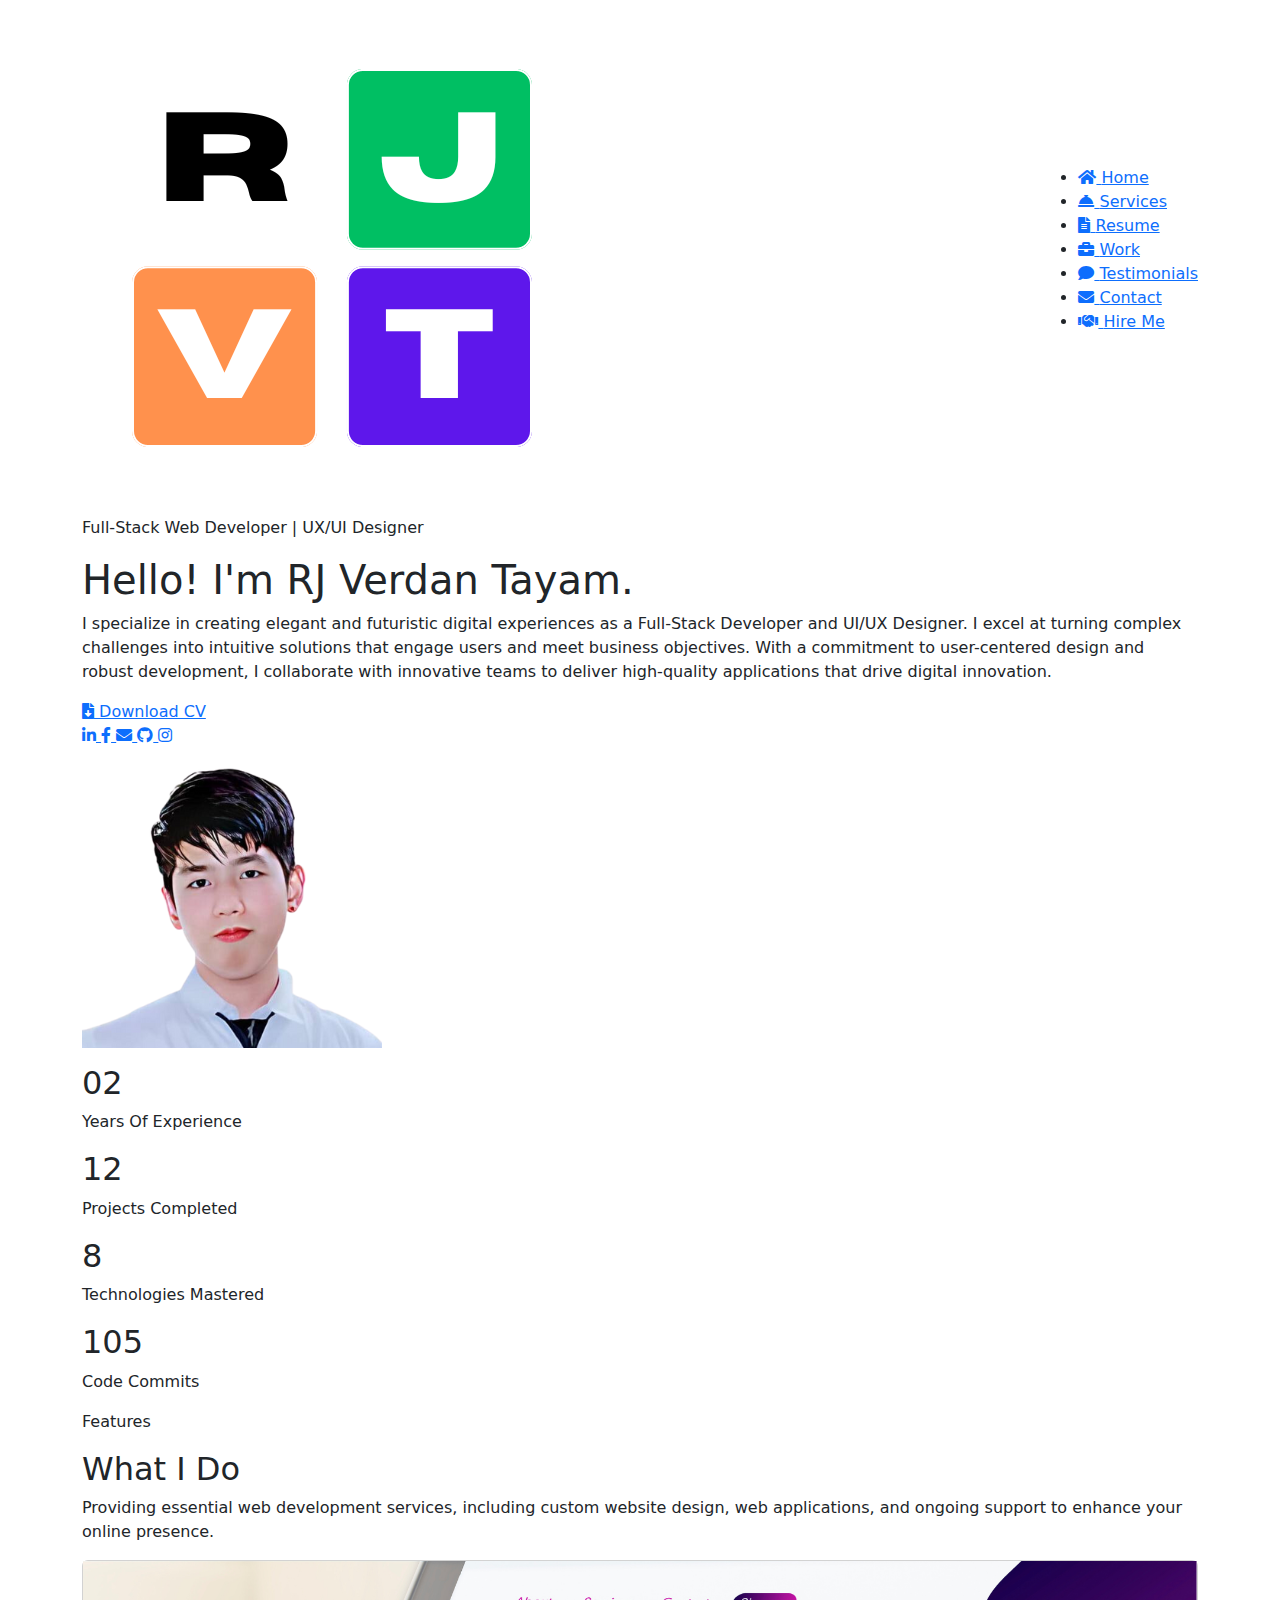
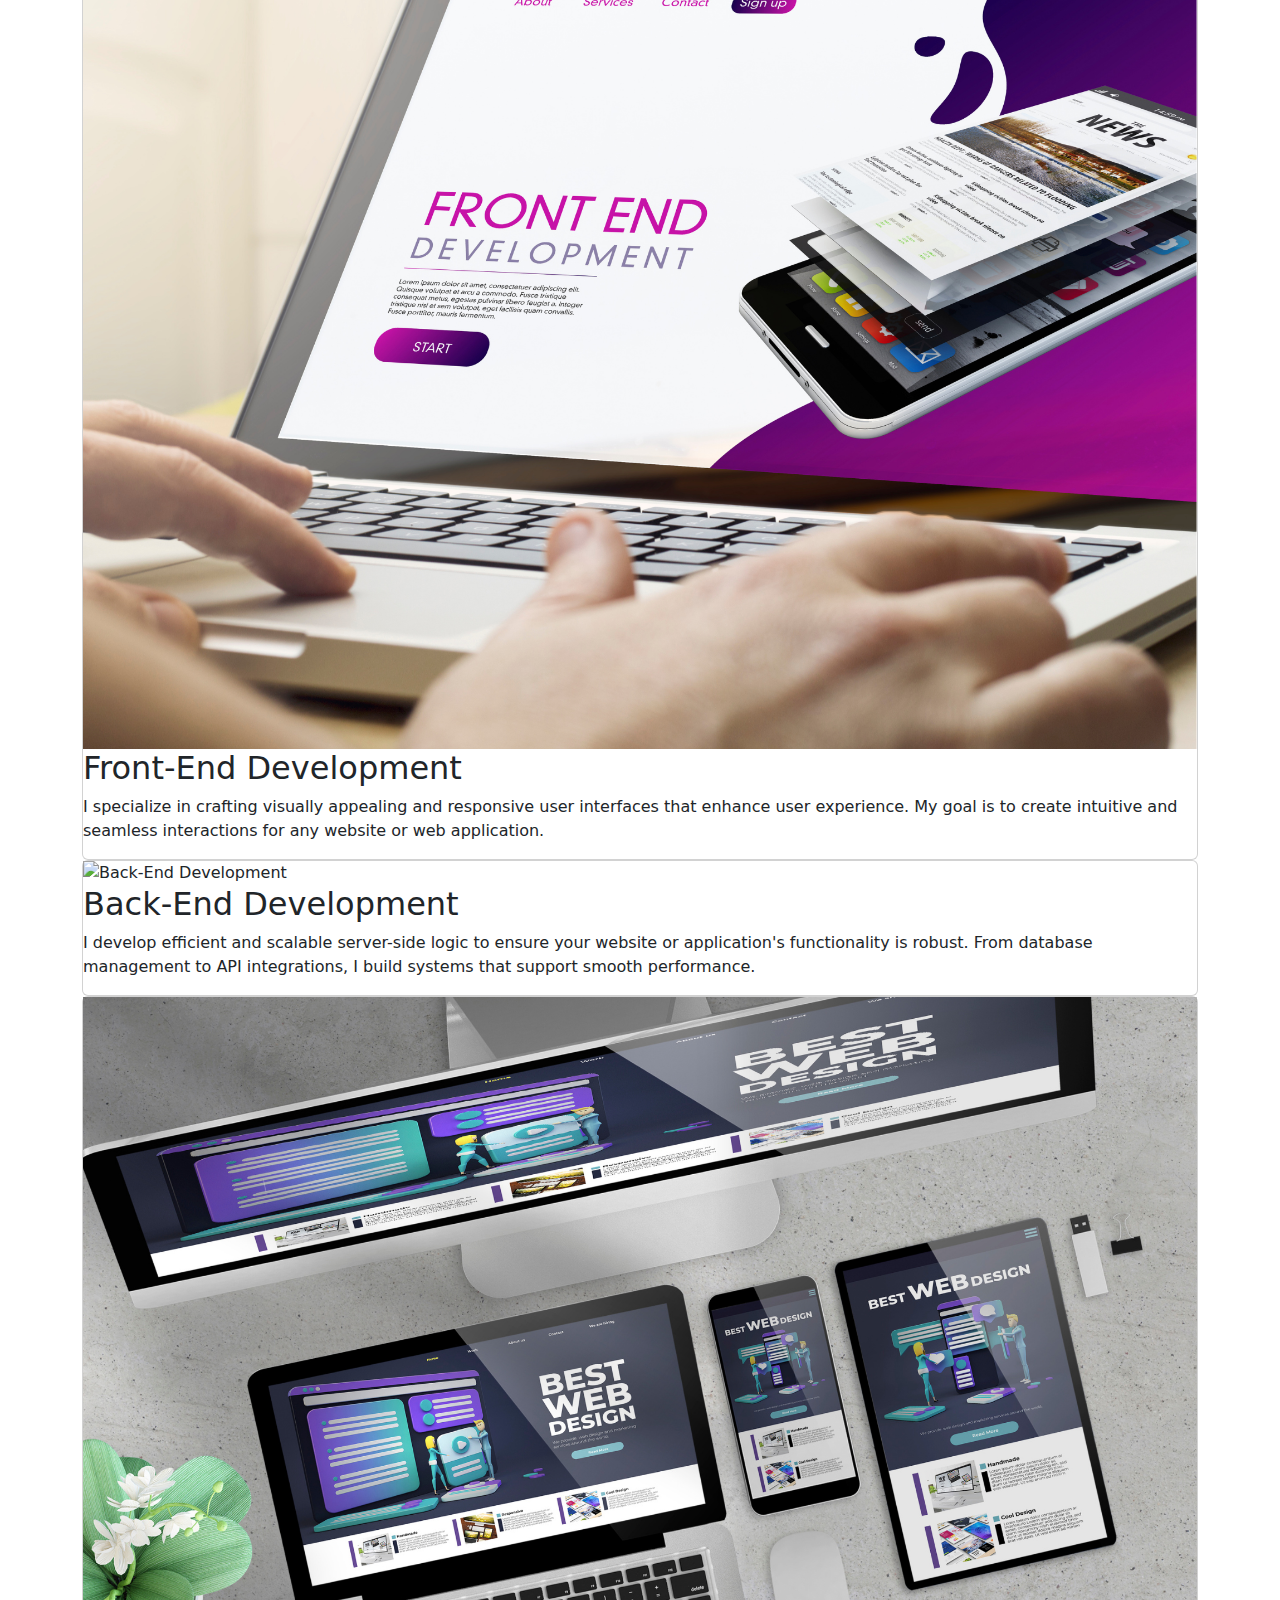
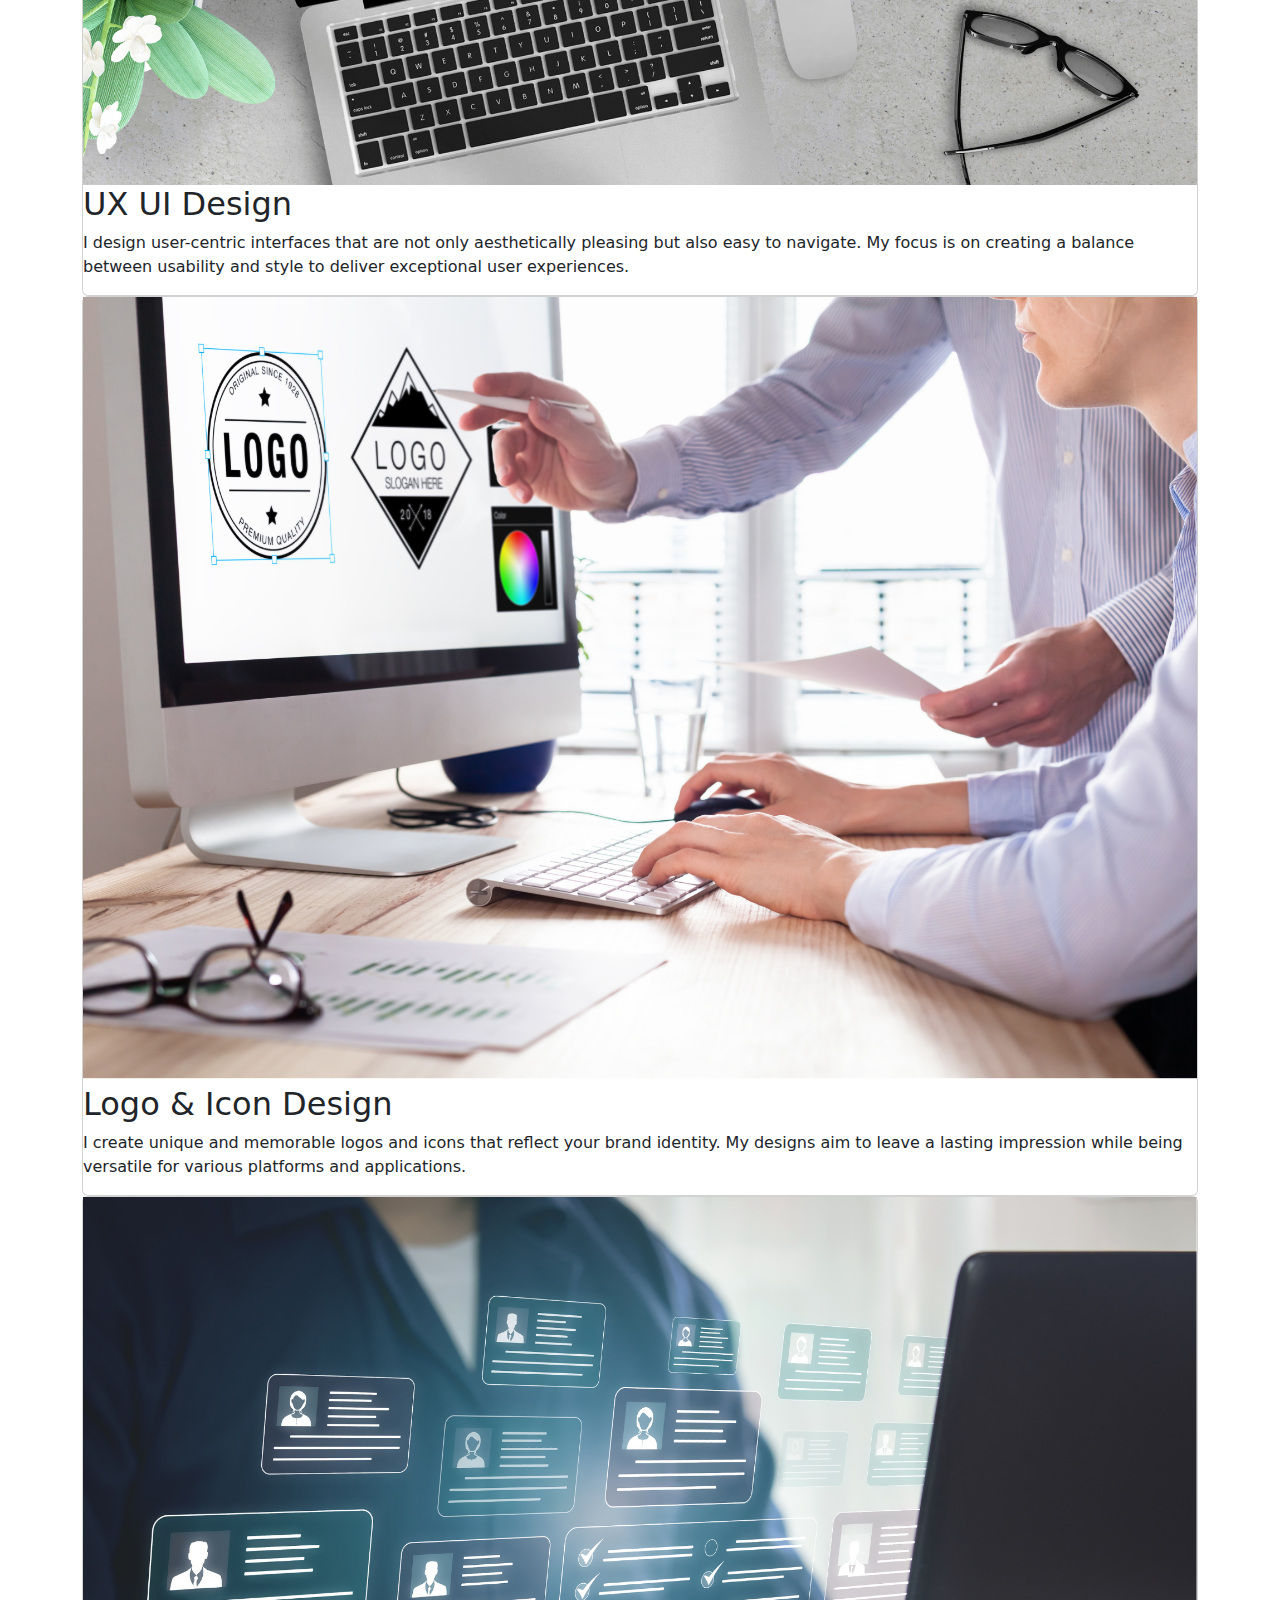
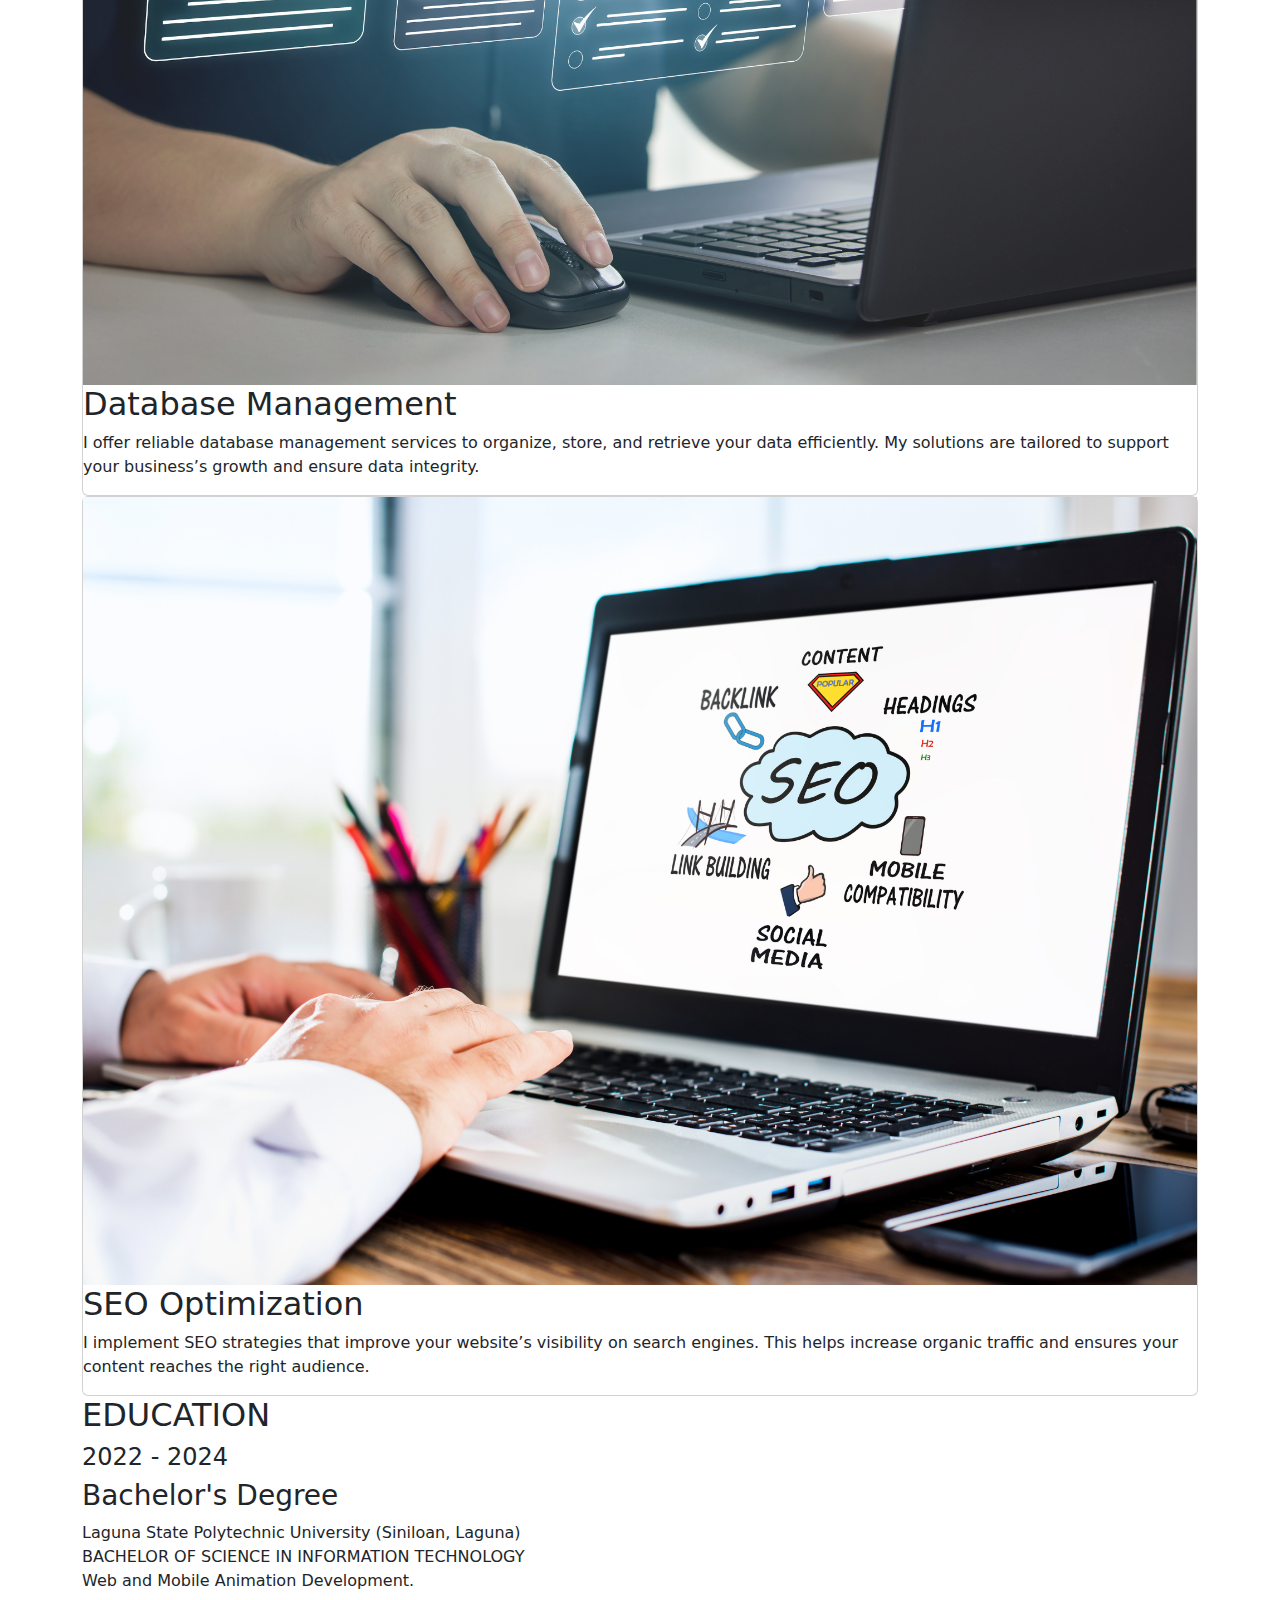
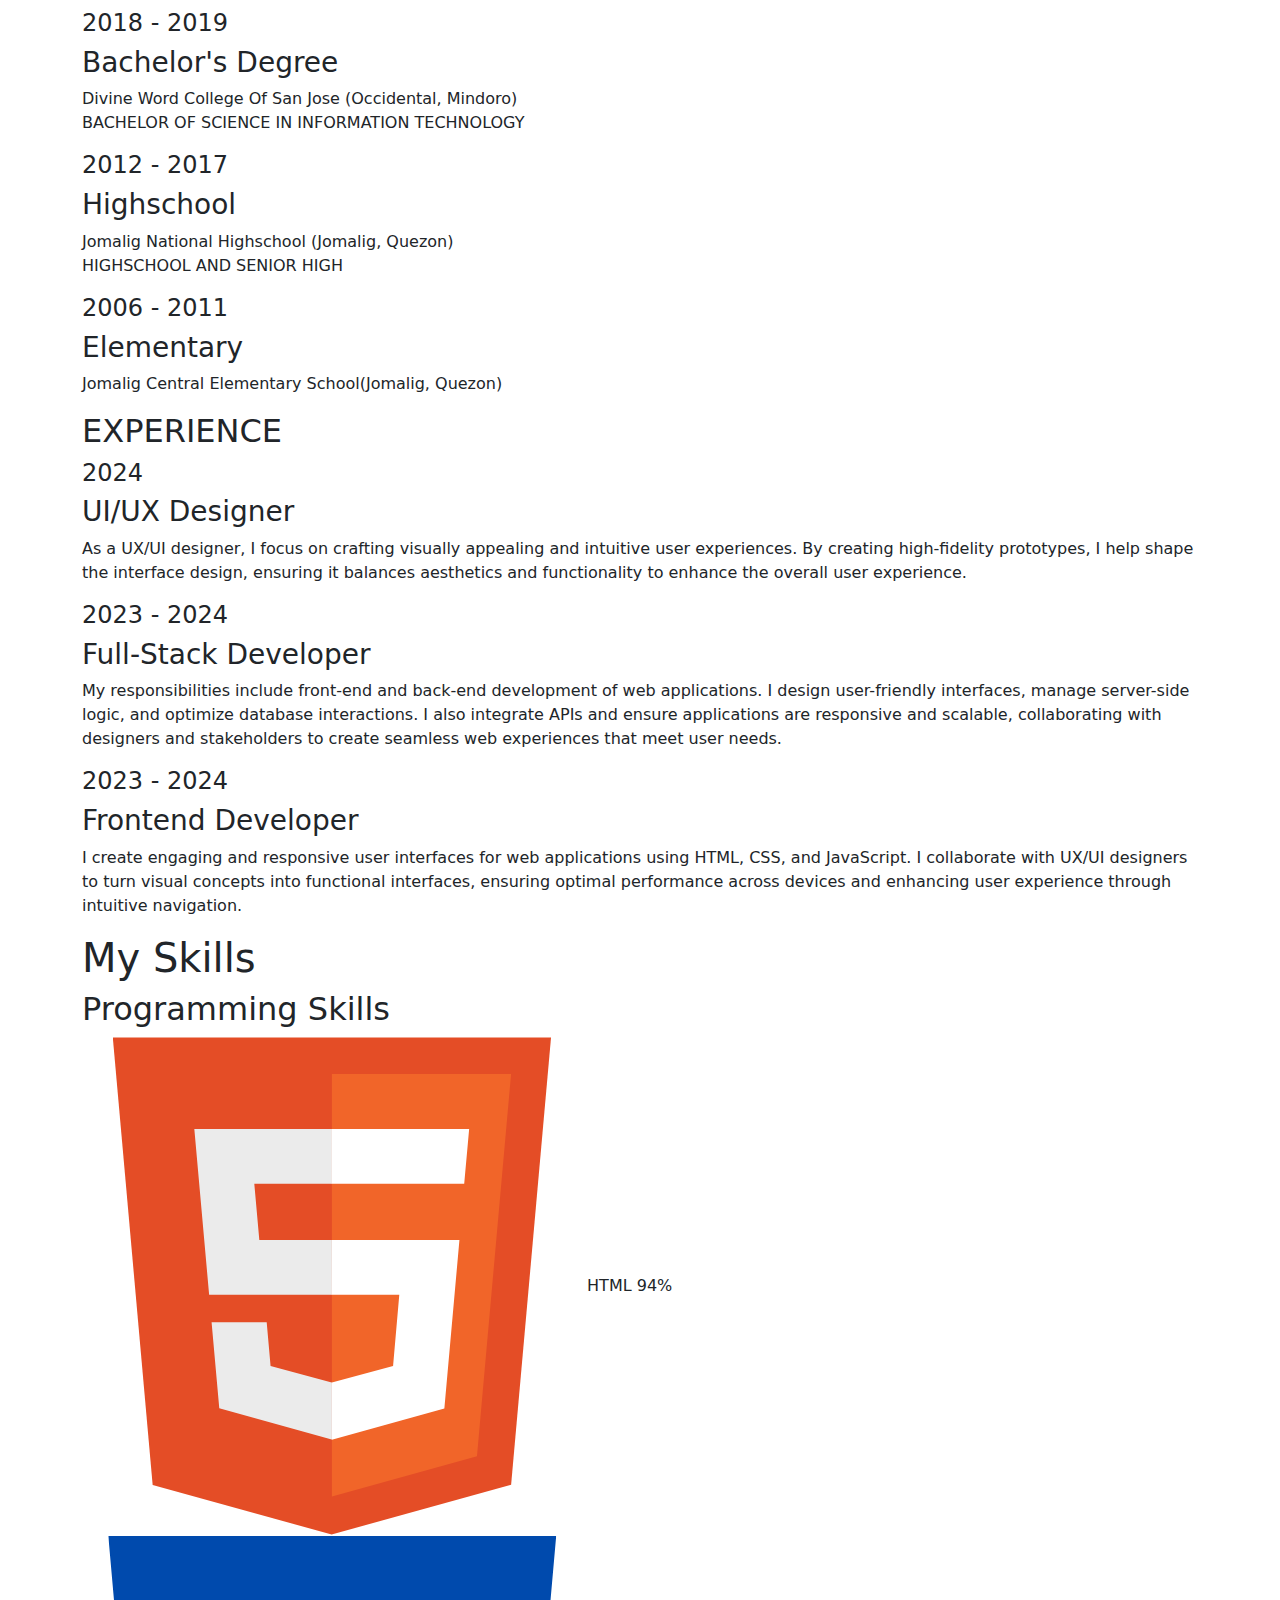
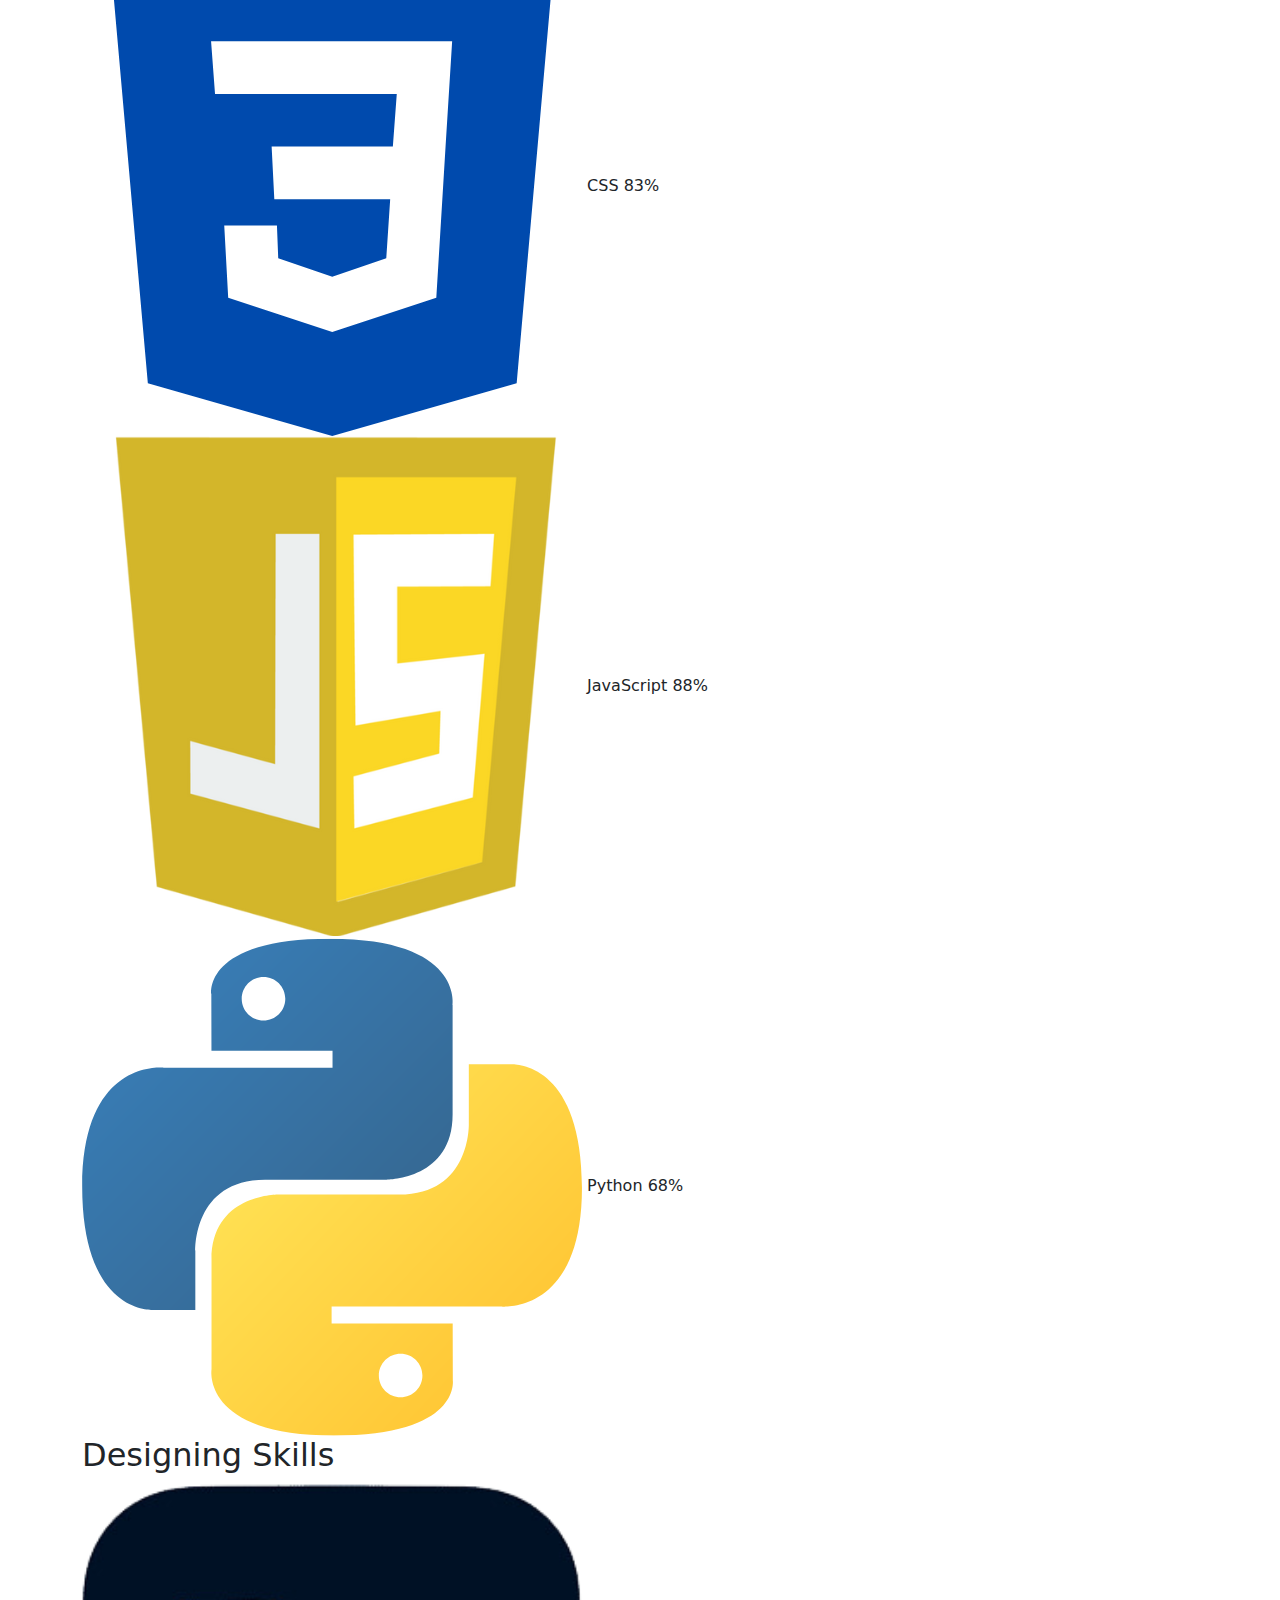
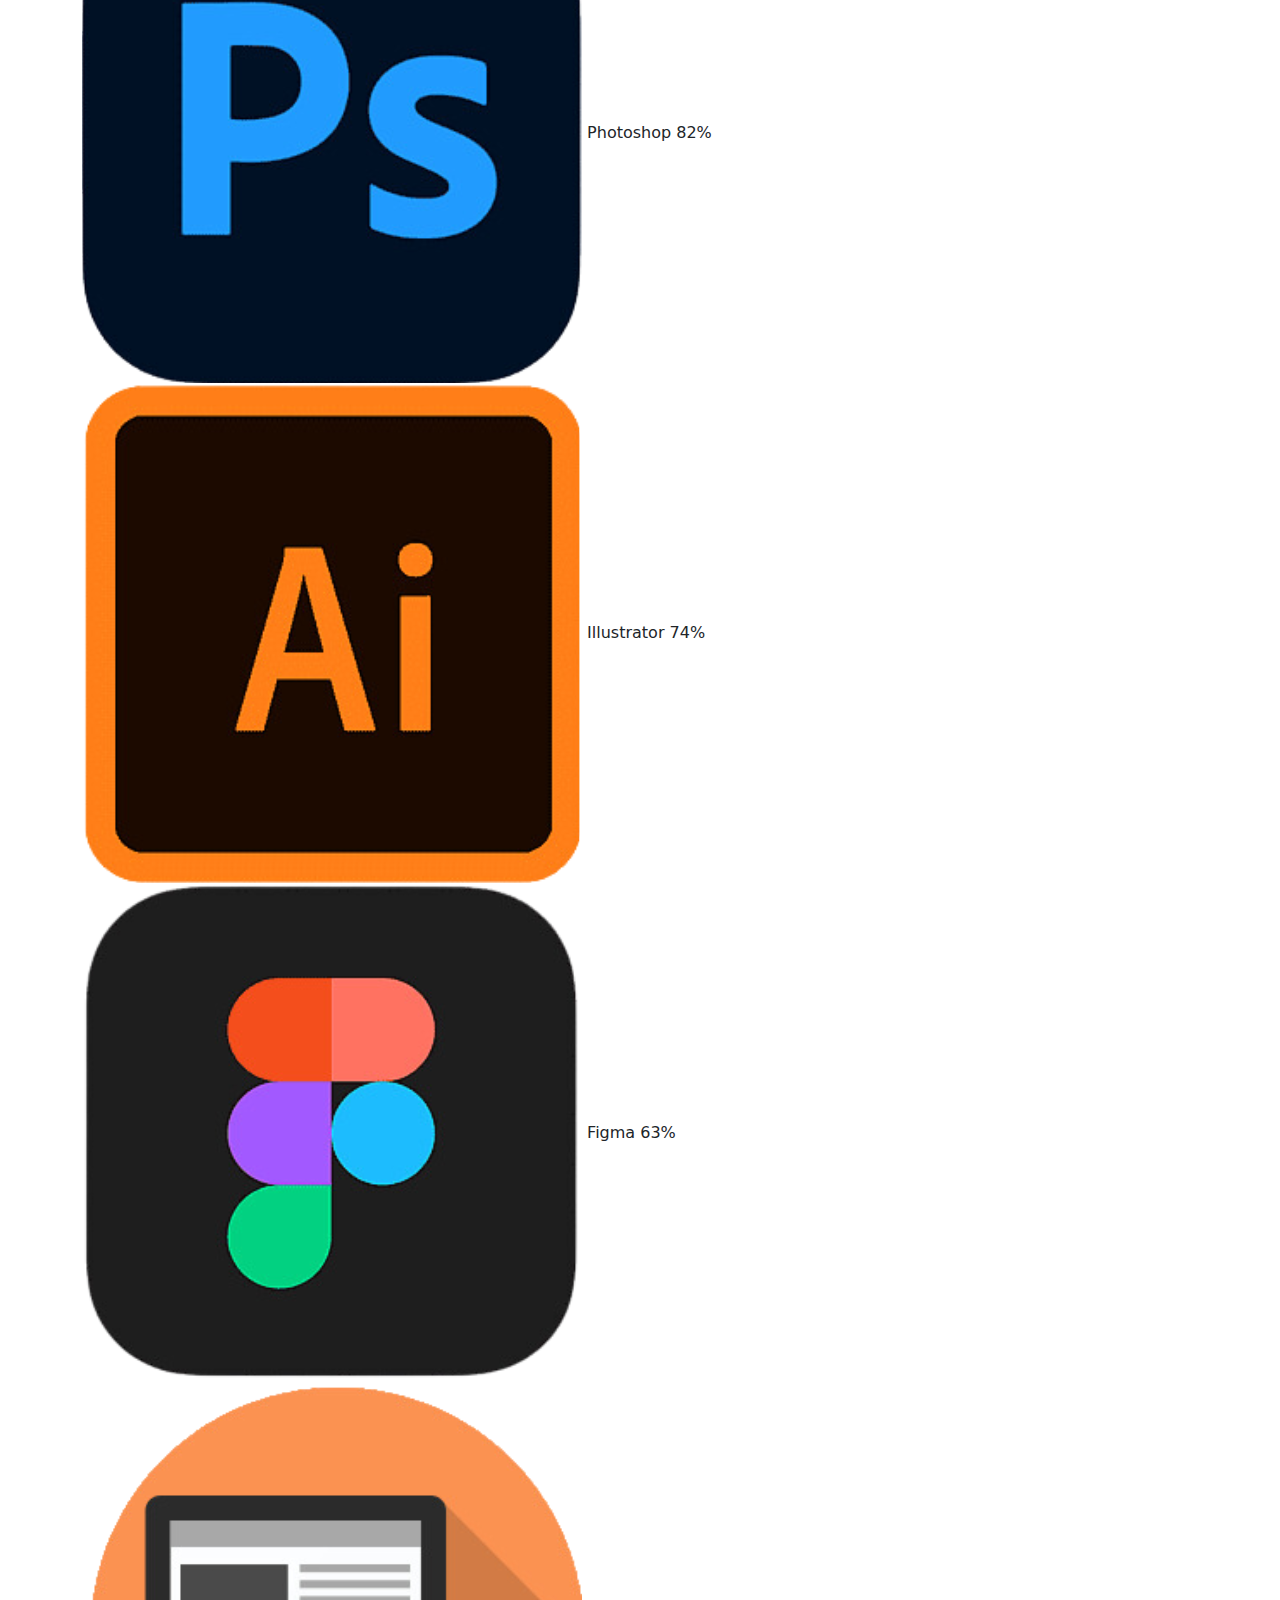
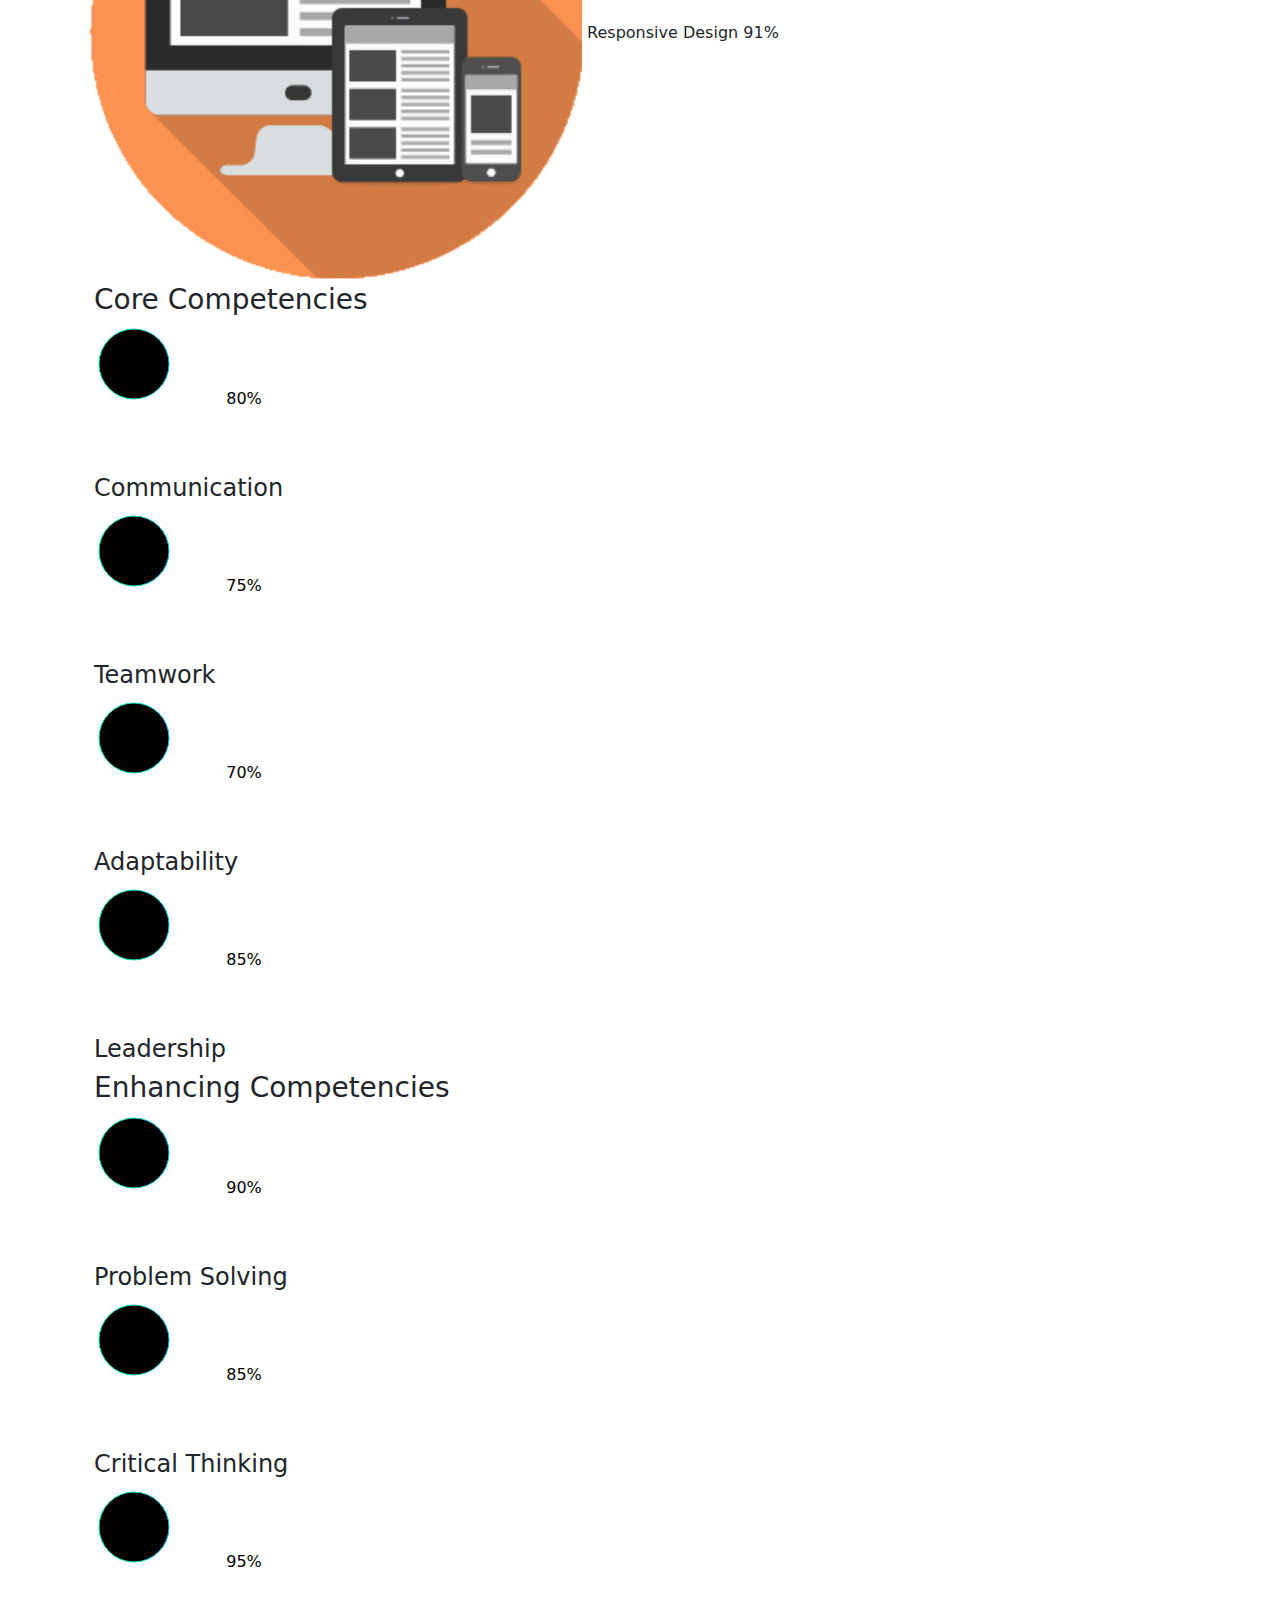
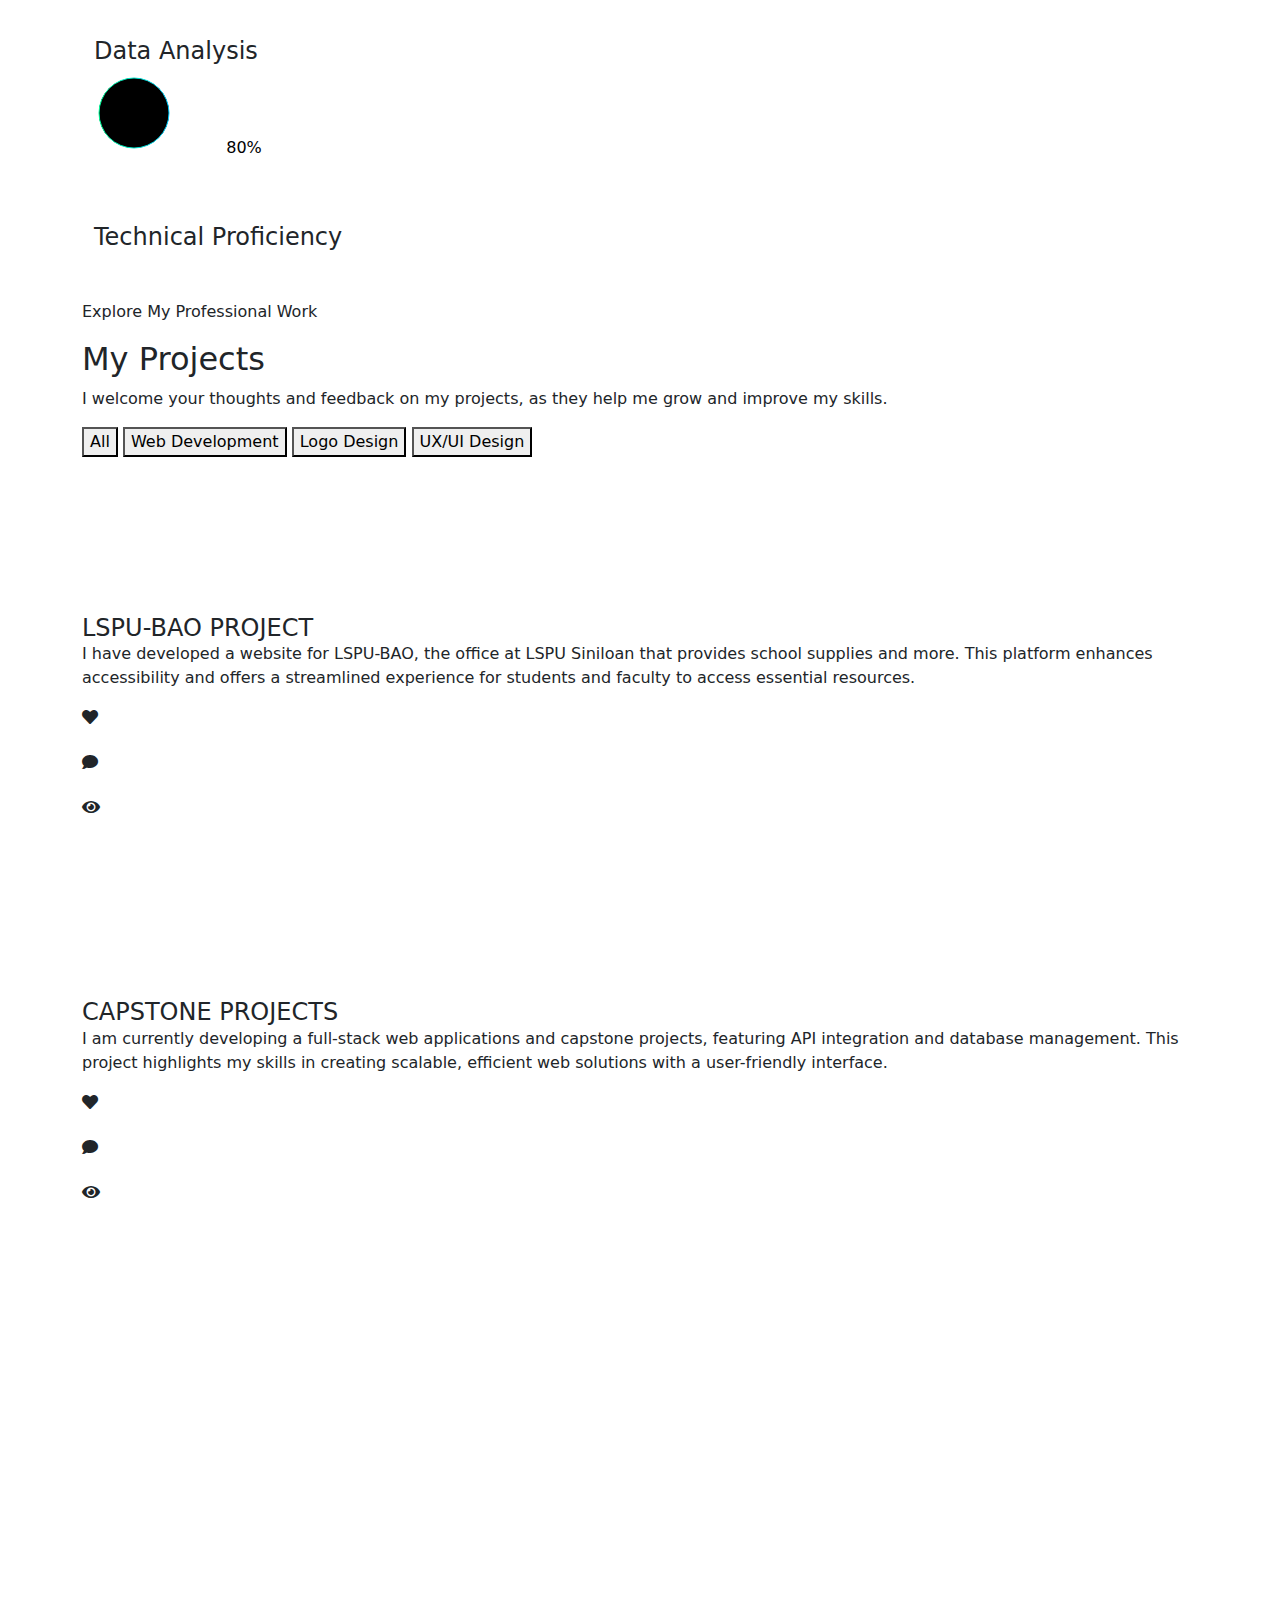
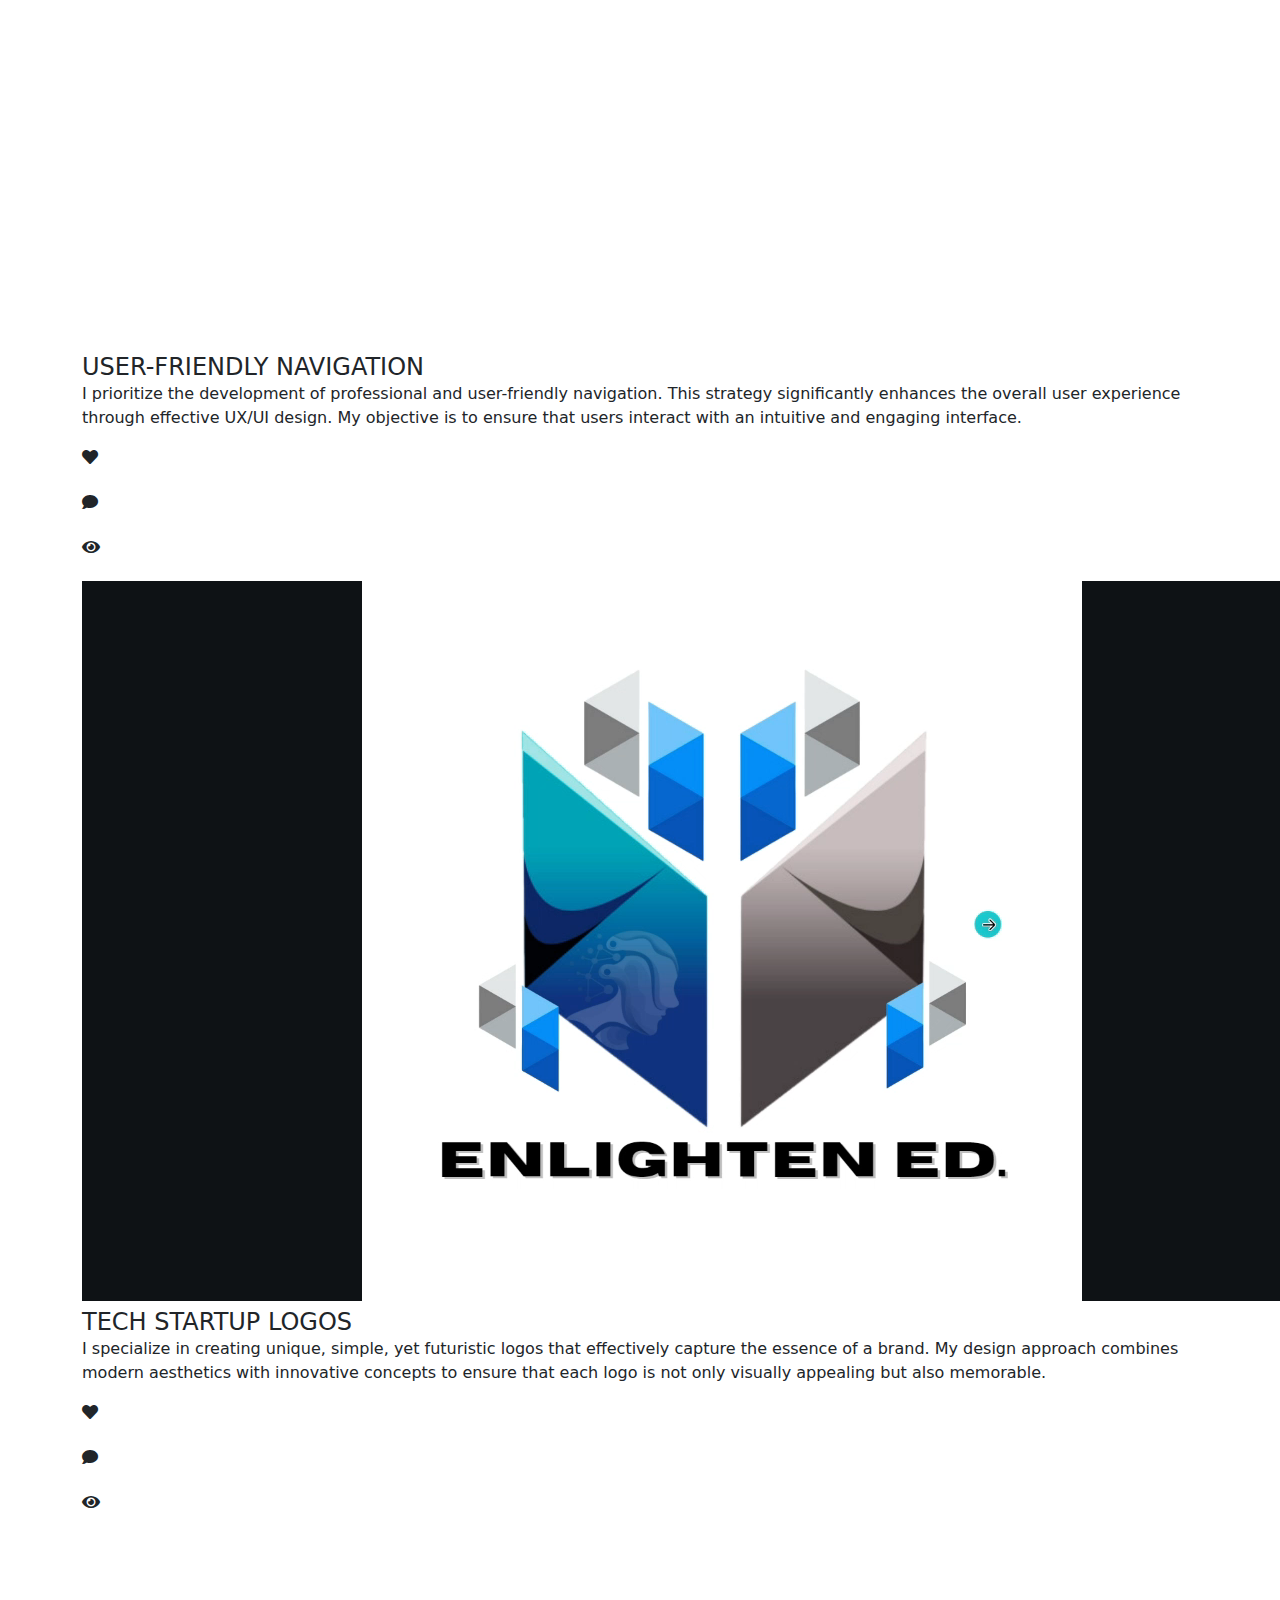
==== commit e27cc4f2: "Update index.html" ====
--- a/index.html
+++ b/index.html
@@ -40,7 +40,7 @@
     />
 
     <!-- Stylesheet -->
-    <link rel="stylesheet" href="css/style.css" />
+    <link rel="stylesheet" href="style.css" />
   </head>
 
   <body>
@@ -1419,7 +1419,7 @@
     </div>
 
     <!---- Scripts ---->
-    <script src="script/main.js"></script>
+    <script src="main.js"></script>
 
     <script
       src="https://cdn.jsdelivr.net/npm/bootstrap@5.0.2/dist/js/bootstrap.bundle.min.js"
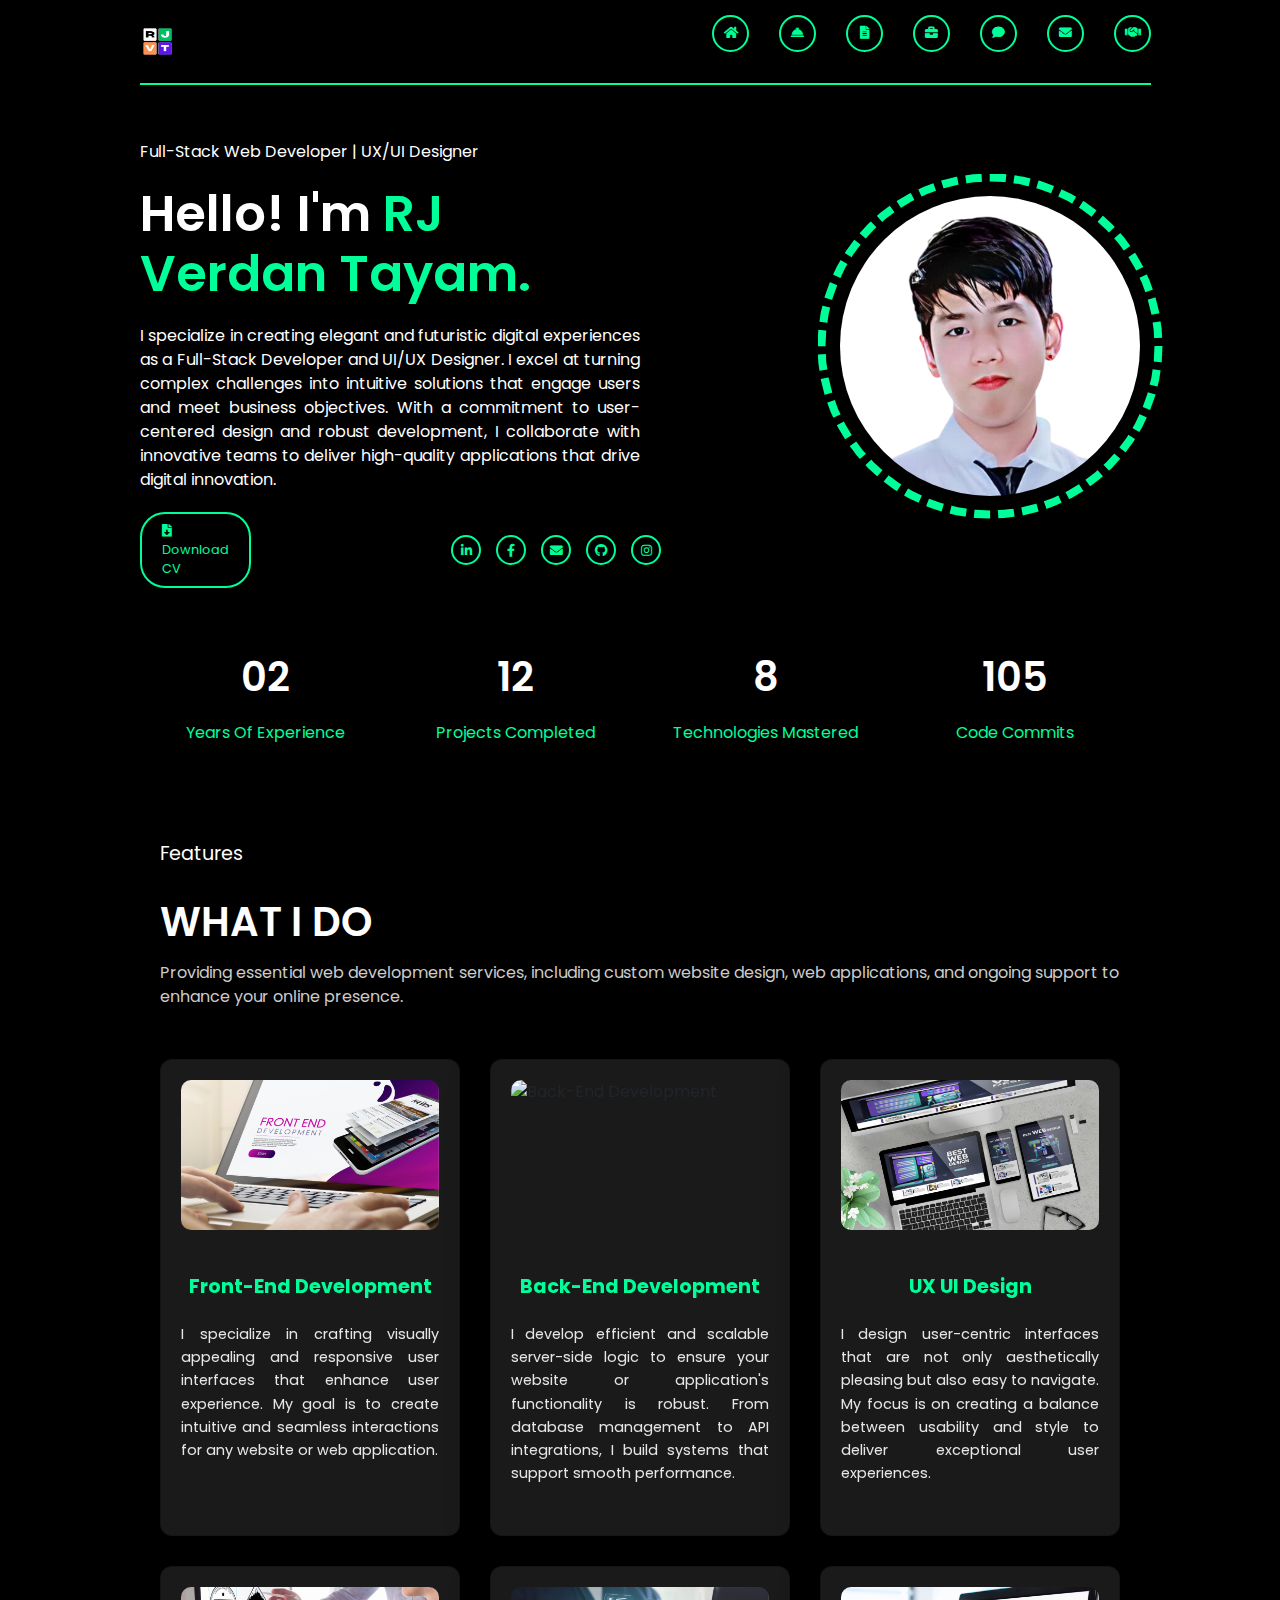
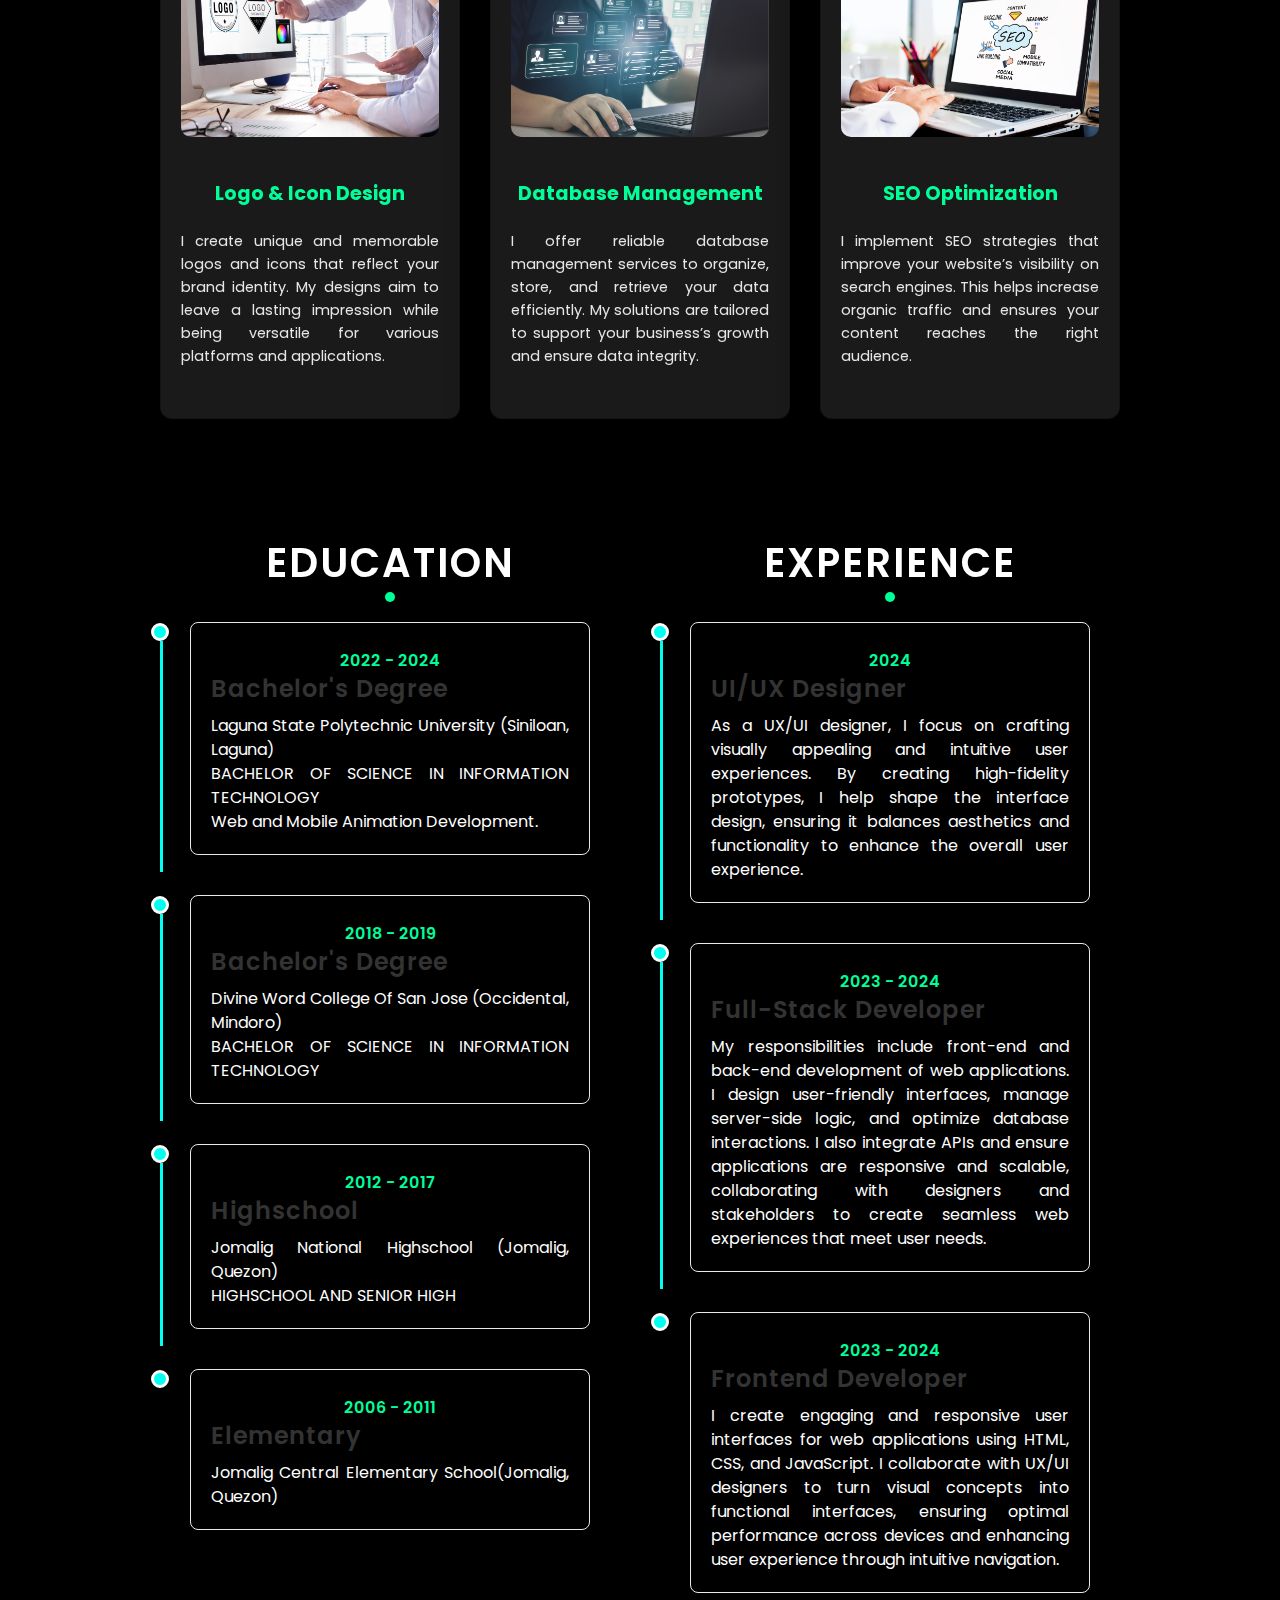
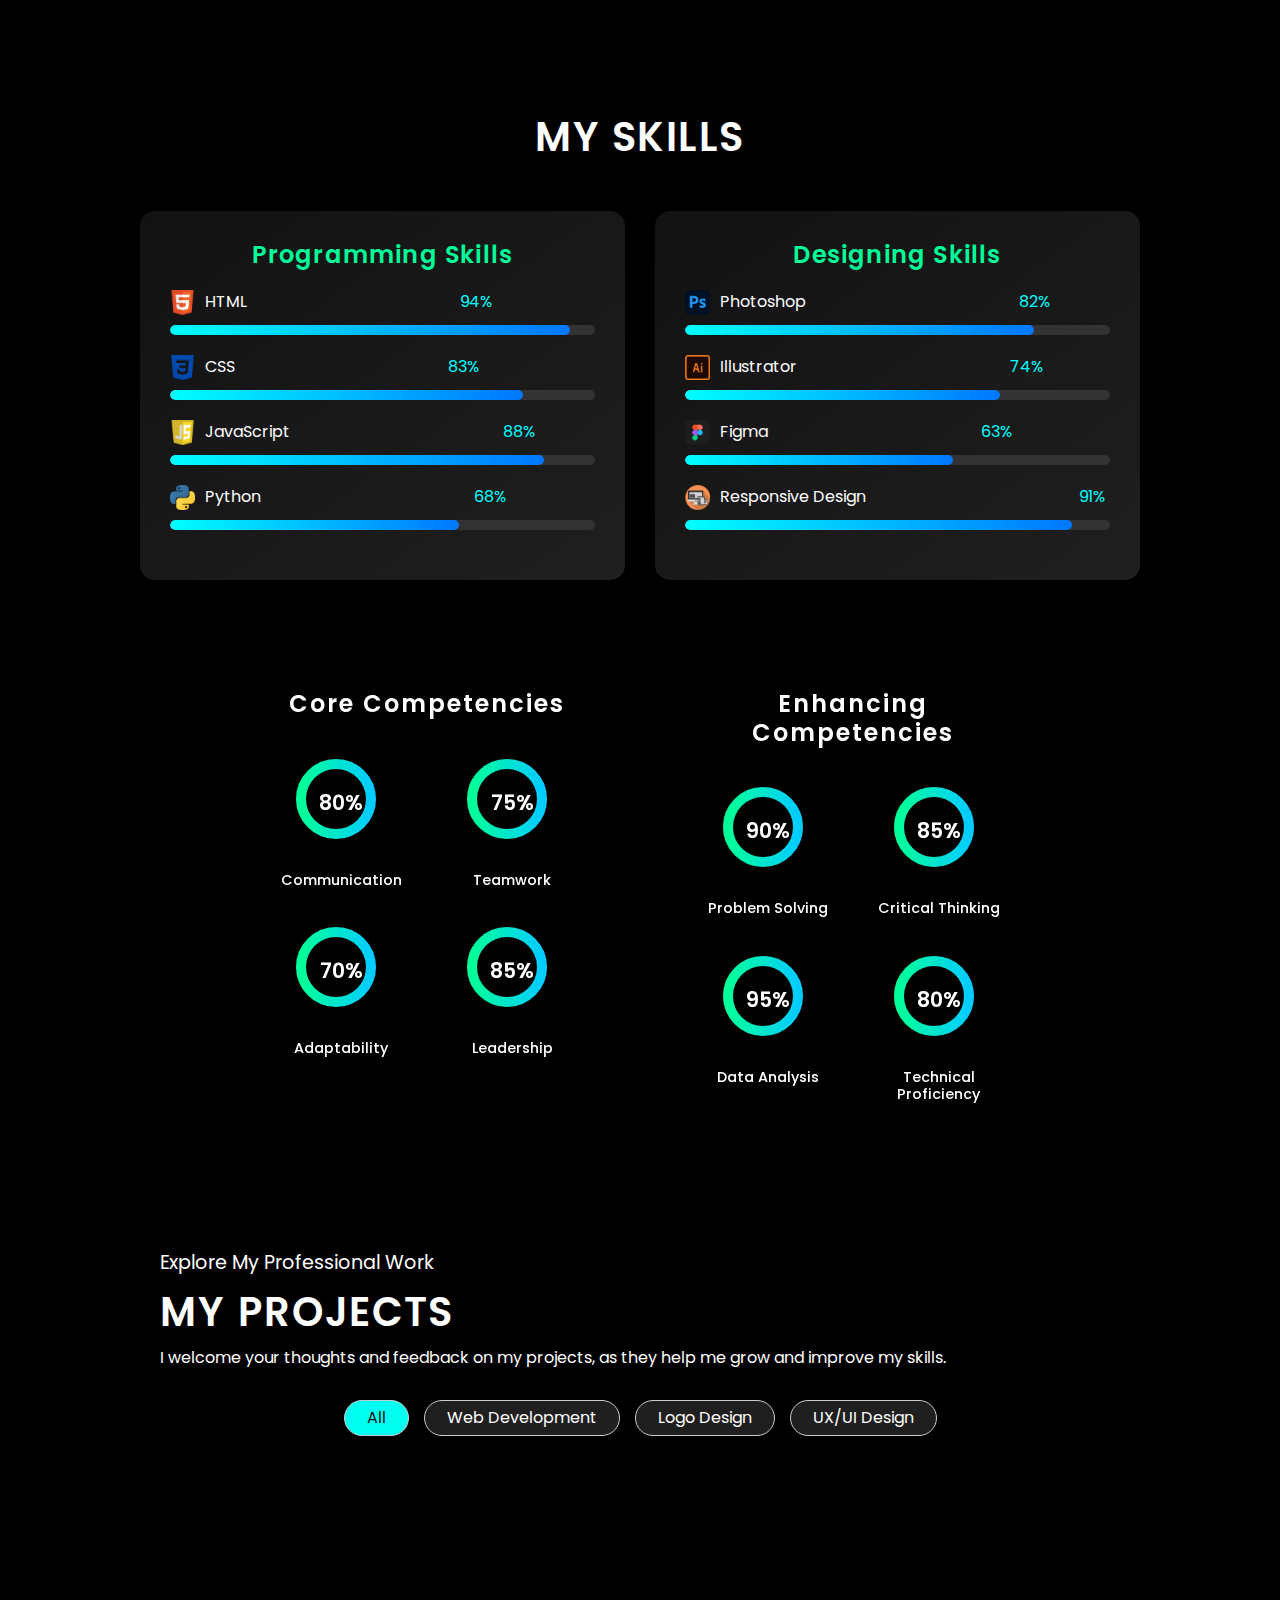
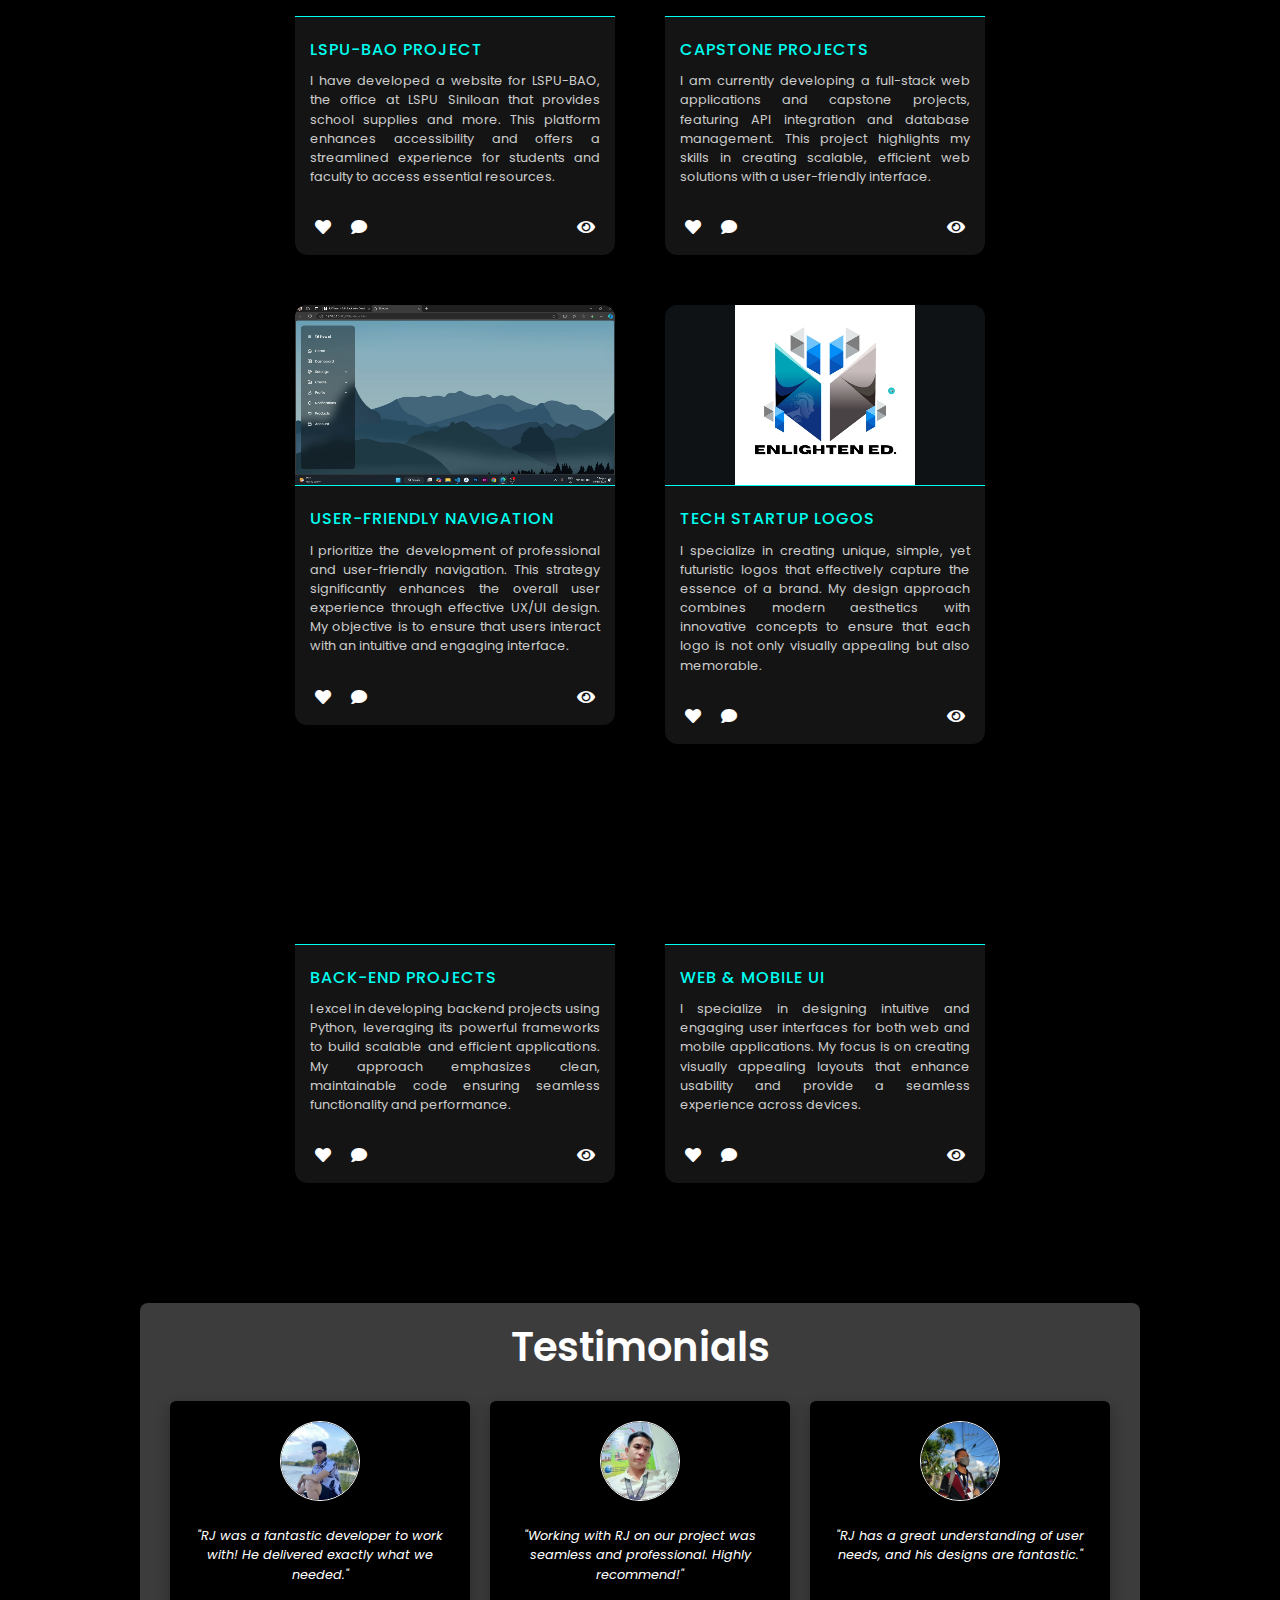
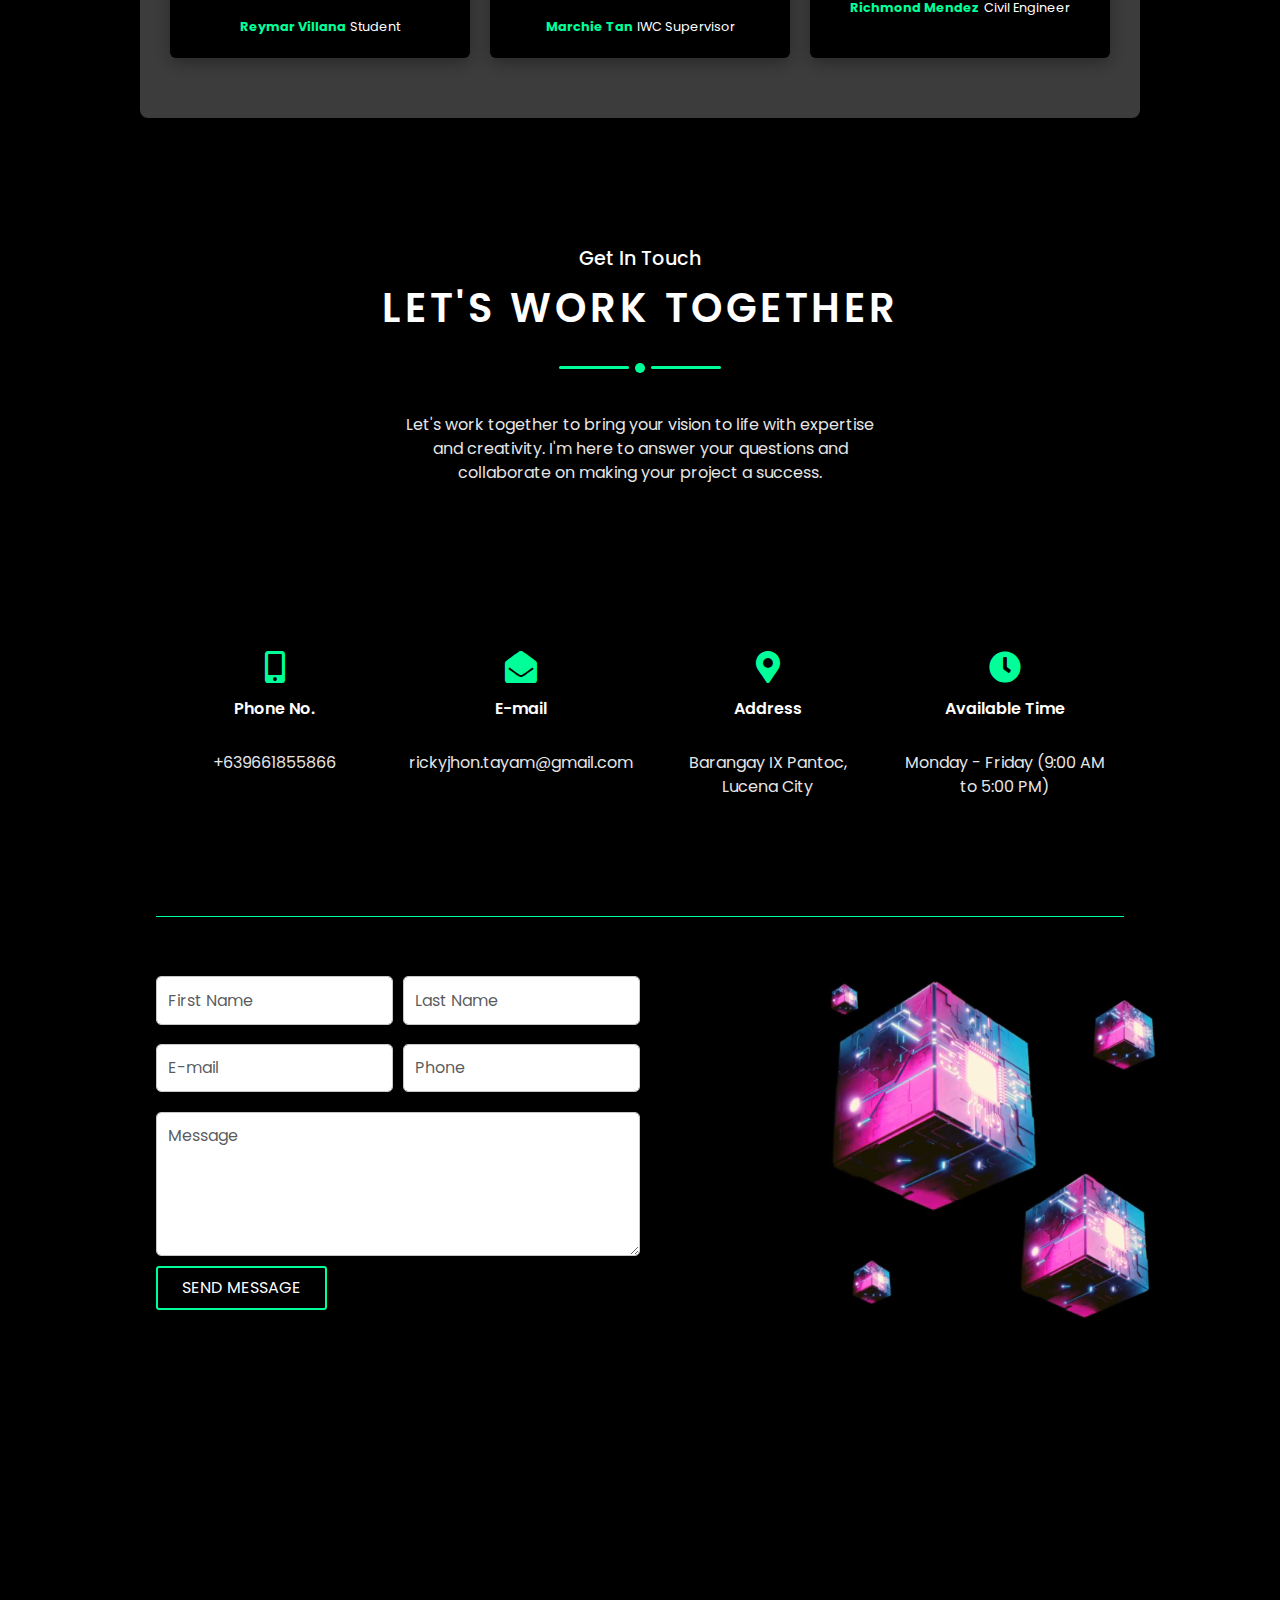
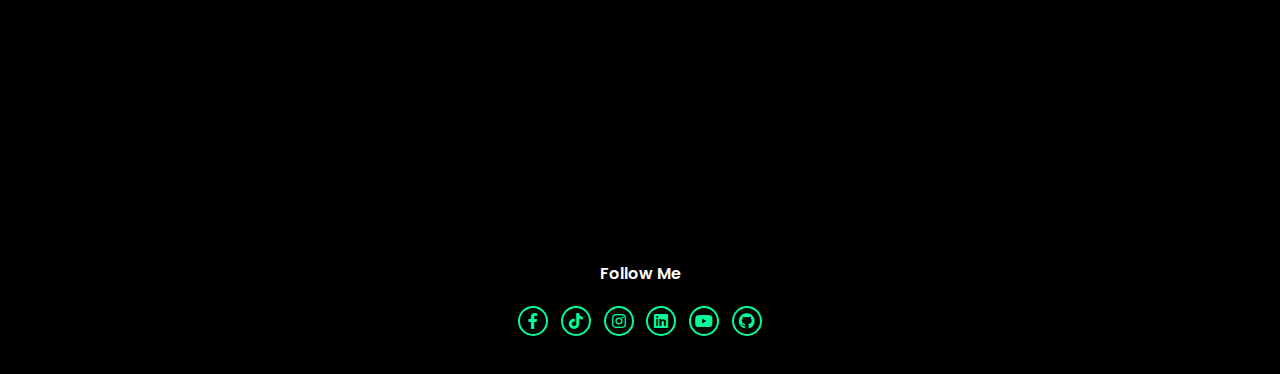
==== commit 895a7f9f: "Update index.html" ====
--- a/index.html
+++ b/index.html
@@ -40,7 +40,7 @@
     />
 
     <!-- Stylesheet -->
-    <link rel="stylesheet" href="style.css" />
+    <link rel="stylesheet" href="css/style.css" />
   </head>
 
   <body>
@@ -63,7 +63,7 @@
               <a
                 id="home"
                 class="nav-icon"
-                href="#main"
+                href="#home-main"
                 role="menuitem"
                 aria-label="Home"
                 aria-current="page"
@@ -148,7 +148,7 @@
       </header>
 
       <!-- Main Content -->
-      <main id="main" class="content">
+      <main id="home-main" class="content">
         <section class="intro" aria-label="Introduction">
           <p>Full-Stack Web Developer | UX/UI Designer</p>
           <h1>Hello! I'm <span>RJ Verdan Tayam.</span></h1>
--- a/css/style.css
+++ b/css/style.css
@@ -0,0 +1,1352 @@
+@import url("https://fonts.googleapis.com/css2?family=Poppins:wght@400;700&display=swap");
+
+/* Global Styles */
+body {
+  margin: 0;
+  padding: 0;
+  font-family: "Poppins", sans-serif;
+  background-color: #000000;
+  color: #ffffff;
+}
+
+.container {
+  width: 80%;
+  margin: 0 auto;
+  padding-top: 80px;
+}
+
+.logo-image {
+  height: 35px;
+  width: auto;
+}
+
+/* Navbar */
+.navbar {
+  display: flex;
+  justify-content: space-between;
+  align-items: center;
+  padding: 15px 0;
+  position: fixed;
+  top: 0;
+  width: 79%;
+  background-color: #000;
+  border-bottom: 2px solid #00ff99;
+  z-index: 1000;
+}
+
+.nav-links {
+  list-style: none;
+  padding: 0;
+  display: flex;
+  gap: 30px;
+}
+
+.nav-links li {
+  position: relative;
+}
+
+.nav-icon {
+  display: flex;
+  justify-content: center;
+  align-items: center;
+  width: 37px;
+  height: 37px;
+  border-radius: 50%;
+  border: 2px solid #00ff99;
+  color: #00ff99;
+  text-decoration: none;
+  font-size: 0.8rem;
+  transition: all 0.3s ease;
+  position: relative;
+}
+
+.nav-icon:hover {
+  background-color: #00ff99;
+  color: #000;
+}
+
+.nav-icon .nav-text {
+  display: none;
+  position: absolute;
+  top: 50px;
+  background-color: #00ff99;
+  padding: 4px 12px;
+  border-radius: 3px;
+  color: #000;
+  font-size: 0.8rem;
+  white-space: nowrap;
+  transition: opacity 0.3s ease;
+  opacity: 0;
+}
+
+.nav-icon:hover .nav-text {
+  display: block;
+  opacity: 1;
+}
+
+.hire-me {
+  background-color: #000000;
+  padding: 5px;
+}
+
+.hire-me:hover {
+  color: #ffffff;
+  background-color: rgba(3, 109, 67, 0.358);
+}
+
+.nav-icon i {
+  pointer-events: none;
+  transition: color 0.3s ease;
+}
+
+/* Content */
+.content {
+  display: flex;
+  justify-content: space-between;
+  align-items: center;
+  margin-top: 40px;
+  flex-wrap: wrap;
+}
+
+.intro {
+  max-width: 50%;
+  flex: 1;
+}
+
+.intro p {
+  font-size: 1rem;
+  text-align: justify;
+  margin: 20px 0;
+}
+
+.intro h1 {
+  font-size: 50px;
+  font-weight: 600;
+  margin: 10px 0;
+}
+
+.intro h1 span {
+  color: #00ff99;
+}
+
+.cta {
+  display: flex;
+  align-items: center;
+  margin-top: 20px;
+}
+
+.download-cv {
+  background-color: transparent;
+  border: 2px solid #00ff99;
+  color: #00ff99;
+  padding: 7px 20px;
+  border-radius: 25px;
+  text-decoration: none;
+  font-size: 0.8rem;
+  margin-right: 15px;
+  transition: background-color 0.3s ease, color 0.3s ease;
+}
+
+.download-cv:hover {
+  background-color: #00ff99;
+  color: #1a1a1a;
+}
+
+.social-icons {
+  margin-left: 37%;
+  display: inline-flex;
+  gap: 15px;
+}
+
+.social-icons a {
+  color: #00ff99;
+  font-size: 0.8rem;
+  border: 2px solid #00ff99;
+  border-radius: 50%;
+  padding: 4px;
+  text-align: center;
+  width: 30px;
+  height: 30px;
+  transition: background-color 0.3s, color 0.3s;
+}
+
+.social-icons a:hover {
+  background-color: #00ff99;
+  color: #0d0d0d;
+}
+
+/* Profile Picture */
+.profile-pic {
+  position: relative;
+}
+
+.profile-pic::before {
+  content: "";
+  position: absolute;
+  width: 345px;
+  height: 345px;
+  border: 8px dashed #00ff99;
+  border-radius: 50%;
+  top: 50%;
+  left: 50%;
+  transform: translate(-50%, -50%);
+  animation: rotate 12s linear infinite;
+}
+
+.profile-image {
+  width: 300px;
+  height: 300px;
+  border-radius: 50%;
+}
+
+@keyframes rotate {
+  0% {
+    transform: translate(-50%, -50%) rotate(0deg);
+  }
+  100% {
+    transform: translate(-50%, -50%) rotate(360deg);
+  }
+}
+
+/* Stats Section */
+.stats {
+  display: flex;
+  justify-content: space-between;
+  text-align: center;
+  margin-top: 35px;
+}
+
+.stats div {
+  width: 25%;
+}
+
+.stats h2 {
+  font-size: 2.5rem;
+  font-weight: 600;
+  margin-top: 30px;
+  margin-bottom: 20px;
+  color: #ffffff;
+}
+
+.stats p {
+  color: #00ff99;
+  font-size: 1rem;
+  font-weight: 400;
+}
+
+@media (max-width: 1200px) {
+  .navbar {
+    width: 80%;
+  }
+
+  .content {
+    flex-direction: column;
+    align-items: center;
+    overflow: hidden;
+  }
+
+  .intro {
+    max-width: 100%;
+    text-align: center;
+  }
+
+  .intro h1 {
+    font-size: 40px;
+  }
+
+  .intro p {
+    font-size: 0.9rem;
+  }
+
+  .stats {
+    display: flex;
+    justify-content: space-around;
+    flex-wrap: wrap;
+    width: 100%;
+  }
+
+  .stats div {
+    flex: 1;
+    max-width: 150px;
+    margin: 10px;
+  }
+
+  .stats h2 {
+    font-size: 2rem;
+    margin-top: 20px;
+  }
+
+  .stats p {
+    font-size: 0.9rem;
+  }
+}
+
+@media (max-width: 768px) {
+  .nav-links {
+    display: flex;
+    justify-content: center;
+    flex-wrap: wrap;
+    gap: 15px;
+  }
+
+  .content {
+    flex-direction: column;
+    align-items: center;
+    overflow: hidden;
+  }
+
+  .nav-icon {
+    width: 30px;
+    height: 30px;
+  }
+
+  .intro h1 {
+    font-size: 30px;
+  }
+
+  .intro p {
+    font-size: 0.8rem;
+  }
+
+  .download-cv {
+    padding: 5px 15px;
+    font-size: 0.7rem;
+  }
+
+  .social-icons {
+    margin-left: 0;
+    justify-content: center;
+  }
+
+  .profile-image {
+    margin-top: 20%;
+    width: 250px;
+    height: 250px;
+  }
+
+  .profile-pic::before {
+    content: "";
+    position: absolute;
+    width: 300px;
+    height: 300px;
+    border: 8px dashed #00ff99;
+    border-radius: 50%;
+    top: 59%;
+    left: 50%;
+    transform: translate(-50%, -50%);
+    animation: rotate 12s linear infinite;
+  }
+}
+
+@media (max-width: 480px) {
+  .navbar {
+    flex-direction: column;
+    align-items: center;
+    padding: 10px 0;
+  }
+
+  .navbar .nav-links {
+    gap: 10px;
+  }
+
+  .intro h1 {
+    font-size: 24px;
+  }
+
+  .stats {
+    display: flex;
+    justify-content: center;
+    flex-wrap: wrap;
+  }
+
+  .stats div {
+    flex: 1;
+    max-width: 100px;
+    margin: 5px;
+  }
+
+  .stats h2 {
+    font-size: 1.5rem;
+  }
+
+  .stats p {
+    font-size: 0.8rem;
+  }
+}
+
+/* Services Section */
+.wrapper {
+  font-family: "Poppins", sans-serif;
+  display: flex;
+  justify-content: center;
+  align-items: center;
+  flex-direction: column;
+  background: #000;
+  padding: 40px 20px;
+  color: #fff;
+}
+
+.text-container {
+  align-self: flex-start;
+  text-align: left;
+}
+
+.services-title1 {
+  margin-top: 25px;
+  font-size: 1.2rem;
+  color: #ffffff;
+}
+
+.services-title2 {
+  font-size: 2.5rem;
+  font-weight: 600;
+  color: #ffffff;
+  text-transform: uppercase;
+  margin-bottom: 15px;
+}
+
+.services-description {
+  width: 100%;
+  font-size: 1rem;
+  text-align: left;
+  color: #cccccc;
+}
+
+.content-box {
+  display: grid;
+  grid-template-columns: repeat(3, 1fr);
+  grid-gap: 30px;
+  width: 100%;
+  max-width: 1200px;
+  margin-top: 20px;
+}
+
+.card {
+  width: 100%;
+  padding: 20px;
+  border-radius: 12px;
+  background: rgba(255, 255, 255, 0.1);
+  backdrop-filter: blur(5px);
+  box-shadow: 0px 15px 40px rgba(0, 0, 0, 0.4);
+  position: relative;
+  overflow: hidden;
+}
+
+.card-image {
+  width: 100%;
+  height: 150px;
+  border-radius: 10px;
+  object-fit: cover;
+  margin-bottom: 15px;
+}
+
+.card i {
+  margin: 15px;
+  color: #00adb5;
+  font-size: 2rem;
+}
+
+.card h2 {
+  font-size: 1.2rem;
+  font-weight: 700;
+  text-align: center;
+  color: #00ff99;
+  margin-bottom: 15px;
+}
+
+.card p {
+  color: #e6e6e6;
+  font-size: 0.9rem;
+  text-align: justify;
+  line-height: 1.6;
+}
+
+@media only screen and (max-width: 768px) {
+  .content-box {
+    grid-template-columns: repeat(2, 1fr);
+  }
+}
+
+@media only screen and (max-width: 576px) {
+  .content-box {
+    grid-template-columns: 1fr;
+  }
+}
+
+/* Resume Section Styling */
+.resume-section {
+  display: grid;
+  grid-template-columns: 1fr 1fr;
+  gap: 40px;
+  padding: 50px 20px;
+  max-width: 1200px;
+  margin: 0 auto;
+  position: relative;
+}
+
+.resume-column {
+  padding: 30px;
+  position: relative;
+}
+
+.section-header h2 {
+  font-size: 2.5rem;
+  font-weight: 600;
+  color: #ffffff;
+  text-transform: uppercase;
+  letter-spacing: 2px;
+  margin-bottom: 20px;
+  text-align: center;
+  position: relative;
+  padding-bottom: 15px;
+}
+
+.section-header h2::after {
+  content: "";
+  display: block;
+  width: 10px;
+  height: 10px;
+  background-color: #00ff99;
+  border-radius: 50%;
+  position: absolute;
+  left: 50%;
+  bottom: 0;
+  transform: translateX(-50%);
+}
+
+.education-item,
+.experience-item {
+  position: relative;
+  padding: 20px;
+  transition: transform 0.3s ease, box-shadow 0.3s ease;
+  cursor: pointer;
+  margin-bottom: 40px;
+  background-color: #000000;
+  border: 1px solid #eaeaea;
+  border-radius: 8px;
+}
+
+.education-item:hover,
+.experience-item:hover {
+  transform: translateY(-8px);
+  box-shadow: 0 4px 12px rgba(0, 0, 0, 0.1);
+  border-color: transparent;
+}
+
+.education-item::before,
+.experience-item::before {
+  content: "";
+  position: absolute;
+  width: 18px;
+  height: 18px;
+  background-color: #00fff0;
+  border-radius: 50%;
+  top: 0;
+  left: -40px;
+  border: 3px solid white;
+}
+
+.education-item::after,
+.experience-item::after {
+  content: "";
+  position: absolute;
+  width: 3px;
+  height: 100%;
+  background-color: #00fff0;
+  top: 18px;
+  left: -31px;
+}
+
+.education-item:last-child::after,
+.experience-item:last-child::after {
+  display: none;
+}
+
+.education-item:hover::before,
+.experience-item:hover::before {
+  background-color: #ff0000;
+}
+
+.education-item h4,
+.experience-item h4 {
+  color: #00ff99;
+  font-size: 1rem;
+  margin-bottom: 5px;
+  font-weight: 600;
+}
+
+.education-item h3,
+.experience-item h3 {
+  font-size: 1.5rem;
+  font-weight: 600;
+  color: #333;
+  margin-bottom: 10px;
+  letter-spacing: 1px;
+}
+
+.education-item p,
+.experience-item p {
+  color: #ffffff;
+  font-size: 1rem;
+  text-align: justify;
+  margin: 0;
+}
+
+@media (max-width: 992px) {
+  .resume-section {
+    grid-template-columns: 1fr;
+    padding: 20px;
+  }
+
+  .education-item::before,
+  .experience-item::before {
+    left: -20px;
+  }
+
+  .education-item::after,
+  .experience-item::after {
+    left: -14px;
+  }
+
+  .education-item,
+  .experience-item {
+    padding: 15px;
+  }
+
+  .education-item h3,
+  .experience-item h3 {
+    font-size: 1.3rem;
+  }
+
+  .education-item p,
+  .experience-item p {
+    font-size: 0.95rem;
+  }
+}
+
+/* Skills Section */
+.skills-header h1 {
+  font-size: 2.5rem;
+  font-weight: 600;
+  color: #ffffff;
+  text-align: center;
+  margin-bottom: 10px;
+  text-transform: uppercase;
+  letter-spacing: 1.5px;
+}
+
+.skills-grid {
+  display: flex;
+  justify-content: space-between;
+  flex-wrap: wrap;
+  gap: 30px;
+  margin-top: 50px;
+}
+
+.skills-column {
+  flex: 1;
+  min-width: 280px;
+  background: linear-gradient(145deg, #121212, #1f1f1f);
+  padding: 30px;
+  margin-bottom: 20px;
+  border-radius: 15px;
+  box-shadow: 0 5px 25px rgba(0, 0, 0, 0.5);
+  transition: transform 0.3s ease;
+}
+
+.skills-subheader h2 {
+  font-size: 1.5rem;
+  font-weight: 600;
+  color: #00ff99;
+  margin-bottom: 20px;
+  text-align: center;
+  letter-spacing: 1.2px;
+}
+
+.skills-list {
+  margin-top: 20px;
+}
+
+.skill-item {
+  margin-bottom: 20px;
+}
+
+.skill-name {
+  font-size: 1rem;
+  color: #ffffff;
+  margin-bottom: 8px;
+  display: flex;
+  align-items: center;
+}
+
+.skill-percentage-inline {
+  color: #00ffff;
+  font-size: 1rem;
+  margin-left: 50%;
+}
+
+.skill-name .skill-logo {
+  width: 25px;
+  height: 25px;
+  margin-right: 10px;
+}
+
+.skill-bar {
+  background-color: #333;
+  height: 10px;
+  width: 100%;
+  border-radius: 5px;
+  overflow: hidden;
+  position: relative;
+  margin-top: 10px;
+}
+
+.skill-progress {
+  height: 100%;
+  background: linear-gradient(90deg, #00ffff 0%, #0077ff 100%);
+  border-radius: 5px;
+}
+
+.skill-percentage {
+  position: absolute;
+  right: 10px;
+  top: -25px;
+  color: #00ffff;
+  font-size: 1rem;
+}
+
+@media (max-width: 768px) {
+  .skills-grid {
+    flex-direction: column;
+    align-items: center;
+  }
+}
+
+/* Soft Skills Section */
+.soft-skills-section {
+  padding: 0;
+}
+
+.soft-skills-column h3 {
+  text-align: center;
+  margin-bottom: 40px;
+  font-size: 1.5rem;
+  font-weight: 600;
+  color: #ffffff;
+  letter-spacing: 2px;
+}
+
+h4 {
+  text-align: center;
+  font-size: 0.9rem;
+  color: #ffffff;
+  margin-top: 8px;
+}
+
+.soft-skills-content {
+  display: flex;
+  justify-content: space-between;
+  gap: 10%;
+}
+
+.soft-skills-column {
+  width: 50%;
+  background: #000;
+  backdrop-filter: blur(10px);
+  border-radius: 12px;
+  padding: 10px;
+  box-shadow: 0 8px 25px rgba(0, 0, 0, 0.5);
+}
+
+.soft-skills-row {
+  display: flex;
+  justify-content: space-between;
+  margin-bottom: 30px;
+}
+
+.soft-skill {
+  display: flex;
+  flex-direction: column;
+  align-items: center;
+  width: 48%;
+}
+
+.circle {
+  position: relative;
+  width: 90px;
+  height: 90px;
+  margin-bottom: 15px;
+}
+
+.circle svg {
+  width: 100%;
+  height: 100%;
+  position: relative;
+}
+
+.circle .background {
+  fill: none;
+  stroke: rgba(255, 255, 255, 0.1);
+  stroke-width: 10;
+}
+
+.circle .progress {
+  fill: none;
+  stroke-width: 10;
+  stroke-linecap: round;
+  stroke-dasharray: 220;
+  transition: stroke-dashoffset 1s ease;
+  animation: circle-animate 4s linear infinite;
+}
+
+@keyframes circle-animate {
+  0% {
+    stroke-dashoffset: calc(220 - (220 * var(--percentage)) / 100);
+  }
+  100% {
+    stroke-dashoffset: calc(220 - (220 * var(--percentage)) / 100);
+  }
+}
+
+.circle:hover .percentage {
+  transform: scale(1.3);
+  transition: transform 0.3s ease;
+}
+
+.percentage {
+  font-size: 1.3rem;
+  font-weight: 600;
+  fill: #ffffff;
+  transition: transform 0.3s ease;
+}
+
+.circle:hover .progress {
+  stroke: #00ccff;
+}
+
+@media (max-width: 768px) {
+  .soft-skills-content {
+    flex-direction: column;
+    align-items: center;
+  }
+
+  .soft-skills-column {
+    width: 100%;
+    margin-bottom: 20px;
+  }
+
+  .soft-skills-row {
+    flex-direction: row;
+    flex-wrap: wrap;
+    justify-content: space-around;
+  }
+
+  .soft-skill {
+    width: 45%;
+  }
+}
+
+/* Work Section */
+.work-section {
+  padding: 40px 20px;
+  margin-bottom: 80px;
+  color: #ffffff;
+}
+
+.portfolio-intro {
+  text-align: left;
+  font-size: 1.2rem;
+  margin-bottom: 10px;
+}
+
+.portfolio-heading {
+  text-align: left;
+  font-size: 2.5rem;
+  font-weight: 600;
+  text-transform: uppercase;
+  letter-spacing: 2px;
+}
+
+p {
+  margin: 10px 0 30px;
+}
+
+.filter-buttons {
+  display: flex;
+  justify-content: center;
+  gap: 15px;
+  margin-bottom: 30px;
+}
+
+.filter-button {
+  border-radius: 30px;
+  background: #1f1f1f;
+  border: 1px solid #ccc;
+  color: #fff;
+  padding: 5px 22px;
+  cursor: pointer;
+  transition: background-color 0.3s ease, transform 0.2s ease, color 0.3s;
+}
+
+.filter-button:hover {
+  background: #00fff0;
+  color: #111;
+  transform: translateY(-3px);
+}
+
+.filter-button.active {
+  background-color: #00fff0;
+  color: #111;
+}
+
+.project-gallery {
+  display: flex;
+  flex-wrap: wrap;
+  gap: 50px;
+  justify-content: center;
+}
+
+.project-card {
+  width: 20rem;
+  background: #000000;
+  border-radius: 12px;
+  overflow: hidden;
+  box-shadow: 0 4px 8px rgba(0, 0, 0, 0.5);
+  transition: transform 0.3s ease, box-shadow 0.3s ease;
+  position: relative;
+}
+
+.project-card:hover {
+  transform: scale(1.05);
+  box-shadow: 0 5px 10px rgba(49, 49, 49, 0.5);
+}
+
+.project-video {
+  display: block;
+  width: 100%;
+  height: auto;
+  border-bottom: 1px solid #00fff0;
+}
+
+.project-video:hover {
+  box-shadow: 0 0 15px rgba(0, 255, 240, 0.6);
+}
+
+.card-content {
+  padding: 15px;
+  background-color: rgba(255, 255, 255, 0.08);
+  border-radius: 0 0 12px 12px;
+  color: #ffffff;
+}
+
+.card-title-wrapper {
+  display: flex;
+  justify-content: space-between;
+  align-items: center;
+}
+
+.card-title {
+  font-size: 1rem;
+  color: #00fff0;
+  text-transform: uppercase;
+  letter-spacing: 1px;
+}
+
+.card-description {
+  margin-top: 12px;
+  font-size: 0.8rem;
+  text-align: justify;
+  color: #ccc;
+  line-height: 1.5;
+}
+
+.card-icons {
+  display: flex;
+  justify-content: space-between;
+  align-items: center;
+  font-size: 1rem;
+  margin-top: 10px;
+}
+
+.left-icons {
+  display: flex;
+  gap: 10px;
+}
+
+.card-icons i {
+  color: #ffffff;
+  margin: 0 5px;
+  transition: color 0.3s ease, transform 0.3s ease;
+  font-size: 1rem;
+}
+
+.card-icons i:hover {
+  color: #00fff0;
+  transform: scale(1.2);
+}
+
+.icon-wrapper {
+  position: relative;
+  display: inline-block;
+}
+
+.tooltip {
+  visibility: hidden;
+  width: 80px;
+  background-color: rgba(0, 0, 0, 0.7);
+  color: #fff;
+  text-align: center;
+  border-radius: 6px;
+  padding: 5px;
+  position: absolute;
+  z-index: 1;
+  bottom: 125%;
+  left: 50%;
+  margin-left: -30px;
+  opacity: 0;
+  transition: opacity 0.3s;
+}
+
+.icon-wrapper:hover .tooltip {
+  visibility: visible;
+  opacity: 1;
+}
+
+.view-project-btn {
+  display: inline-block;
+  margin-top: 15px;
+  padding: 10px 20px;
+  background: #00fff0;
+  color: #111;
+  border-radius: 25px;
+  font-size: 1rem;
+  text-transform: uppercase;
+  text-decoration: none;
+  font-weight: bold;
+  transition: background-color 0.3s ease, transform 0.3s ease,
+    box-shadow 0.3s ease;
+  box-shadow: 0 0 10px rgba(0, 255, 240, 0.6), 0 0 25px rgba(0, 255, 240, 0.4);
+}
+
+.view-project-btn:hover {
+  background-color: #fff;
+  color: #00fff0;
+  transform: translateY(-3px);
+  box-shadow: 0 0 15px rgba(255, 255, 255, 0.8), 0 0 30px rgba(0, 255, 240, 0.6);
+}
+
+.view-project-btn:active {
+  transform: translateY(0);
+  box-shadow: 0 0 8px rgba(0, 255, 240, 0.4), 0 0 20px rgba(0, 255, 240, 0.3);
+}
+
+@media (max-width: 768px) {
+  .project-card {
+    width: 100%;
+    max-width: 320px;
+  }
+}
+
+@media (max-width: 600px) {
+  .filter-buttons {
+    flex-direction: column;
+    align-items: flex-end;
+    gap: 10px;
+  }
+
+  .project-card {
+    width: calc(100% - 20px);
+    margin-bottom: 20px;
+  }
+}
+
+/* Testimonials Section */
+.testimonials {
+  background: linear-gradient(135deg, #3c3c3c, #3c3c3c);
+  color: #ffffff;
+  padding: 20px 10px;
+  margin-bottom: 80px;
+  text-align: center;
+  border-radius: 8px;
+  box-shadow: 0 10px 30px rgba(0, 0, 0, 0.5);
+}
+
+.testimonials-title {
+  font-size: 2.5rem;
+  margin-bottom: 30px;
+  position: relative;
+  font-weight: 600;
+}
+
+.testimonial-cards {
+  display: flex;
+  justify-content: center;
+  flex-wrap: wrap;
+  gap: 20px;
+  margin-bottom: 40px;
+}
+
+.testimonial-card {
+  background: #000000;
+  border-radius: 6px;
+  padding: 20px;
+  box-shadow: 0 5px 15px rgba(0, 0, 0, 0.3);
+  width: 300px;
+  transition: transform 0.3s ease, box-shadow 0.3s ease;
+  position: relative;
+}
+
+.testimonial-card:hover {
+  transform: translateY(-5px);
+  box-shadow: 0 10px 30px rgba(0, 0, 0, 0.4);
+}
+
+.client-photo {
+  width: 80px;
+  height: 80px;
+  border-radius: 100%;
+  margin-bottom: 15px;
+  border: 1px solid #ffffff;
+}
+
+.testimonial-text {
+  font-size: 0.8rem;
+  font-style: italic;
+}
+
+.client-name {
+  font-size: 0.8rem;
+  font-weight: bold;
+  color: #00ff99;
+}
+
+.client-position {
+  font-size: 0.8rem;
+  color: #ffffff;
+}
+
+/* Contact Section Styling */
+.contact-section {
+  color: #fff;
+}
+
+.contact-bg {
+  height: 40vh;
+  background: linear-gradient(rgba(0, 0, 0, 0.5), rgba(0, 0, 0, 0.8)),
+    url(../img/contact-bg.jpg) center/cover no-repeat fixed;
+  border-radius: 8px;
+  text-align: center;
+  display: flex;
+  flex-direction: column;
+  justify-content: center;
+  align-items: center;
+  margin-top: 50px;
+}
+
+.contact-bg h3 {
+  font-size: 1.2rem;
+}
+
+.contact-bg h2 {
+  font-size: 2.5rem;
+  font-weight: 600;
+  text-transform: uppercase;
+  padding: 0.4rem 0;
+  letter-spacing: 4px;
+}
+
+.line {
+  display: flex;
+  align-items: center;
+  margin: 1rem 0;
+}
+
+.line div {
+  margin: 0 0.2rem;
+}
+
+.line div:nth-child(1),
+.line div:nth-child(3) {
+  height: 3px;
+  width: 70px;
+  background: #00ff99;
+  border-radius: 5px;
+}
+
+.line div:nth-child(2) {
+  width: 10px;
+  height: 10px;
+  background: #00ff99;
+  border-radius: 50%;
+}
+
+.text {
+  font-weight: 400;
+  opacity: 0.9;
+  margin: 1.5rem 0;
+}
+
+.contact-body {
+  max-width: 1320px;
+  margin: 0 auto;
+  padding: 0 1rem;
+}
+
+.contact-info {
+  margin: 2rem 0;
+  text-align: center;
+  padding: 2rem 0;
+}
+
+.contact-info div {
+  margin: 0.8rem 0;
+  padding: 1rem;
+}
+
+.contact-info span {
+  display: block;
+}
+
+.contact-info span .fas {
+  font-size: 2rem;
+  padding-bottom: 0.9rem;
+  color: #00ff99;
+  z-index: -1;
+}
+
+.contact-info div span:nth-child(2) {
+  font-weight: 600;
+  font-size: 1rem;
+}
+
+.contact-info .text {
+  font-size: 1rem;
+  padding-top: 0.4rem;
+}
+
+.contact-form {
+  padding: 2rem 0;
+  border-top: 1px solid #00ff99;
+}
+
+.contact-form form {
+  padding-bottom: 1rem;
+}
+
+.form-control {
+  width: 100%;
+  border: 1.5px solid #c7c7c7;
+  border-radius: 5px;
+  padding: 0.7rem;
+  margin: 0.6rem 0;
+  font-size: 1rem;
+  outline: none;
+  transition: border-color 0.3s ease;
+}
+
+.form-control:focus {
+  border-color: #f7327a;
+  box-shadow: 0 0 6px -3px rgba(48, 48, 48, 1);
+}
+
+.contact-form form div {
+  display: grid;
+  grid-template-columns: repeat(2, 1fr);
+  column-gap: 0.6rem;
+}
+
+.send-btn {
+  font-size: 1rem;
+  text-transform: uppercase;
+  color: #fff;
+  background: transparent;
+  border: 2px solid #00ff99;
+  border-radius: 0.2rem;
+  padding: 0.5rem 1.5rem;
+  cursor: pointer;
+  transition: background-color 0.4s ease;
+}
+
+.send-btn:hover {
+  background-color: #013621;
+}
+
+.contact-form > div {
+  margin: 0 auto;
+  text-align: center;
+}
+
+.contact-form > div video {
+  width: 80%;
+  justify-content: center;
+  margin-left: 150px;
+}
+
+.contact-footer {
+  padding: 2rem 0;
+  background: #000;
+}
+
+.contact-footer h3 {
+  font-size: 1rem;
+  font-weight: 600;
+  color: #fff;
+  margin-bottom: 1rem;
+  text-align: center;
+}
+
+.social-links {
+  display: flex;
+  justify-content: center;
+}
+
+.social-links a {
+  text-decoration: none;
+  width: 30px;
+  height: 30px;
+  color: #00ff99;
+  border: 2px solid #00ff99;
+  border-radius: 50%;
+  display: flex;
+  justify-content: center;
+  align-items: center;
+  margin: 0.4rem;
+  transition: all 0.4s ease;
+}
+
+.social-links a:hover {
+  color: #000000;
+  background-color: #00ff99;
+  border-color: #00ff99;
+}
+
+@media screen and (min-width: 768px) {
+  .contact-bg .text {
+    width: 70%;
+    margin-left: auto;
+    margin-right: auto;
+  }
+
+  .contact-info {
+    display: grid;
+    grid-template-columns: repeat(2, 1fr);
+  }
+}
+
+@media screen and (min-width: 992px) {
+  .contact-bg .text {
+    width: 50%;
+  }
+
+  .contact-form {
+    display: grid;
+    grid-template-columns: repeat(2, 1fr);
+    align-items: center;
+  }
+}
+
+@media screen and (min-width: 1200px) {
+  .contact-info {
+    grid-template-columns: repeat(4, 1fr);
+  }
+}
